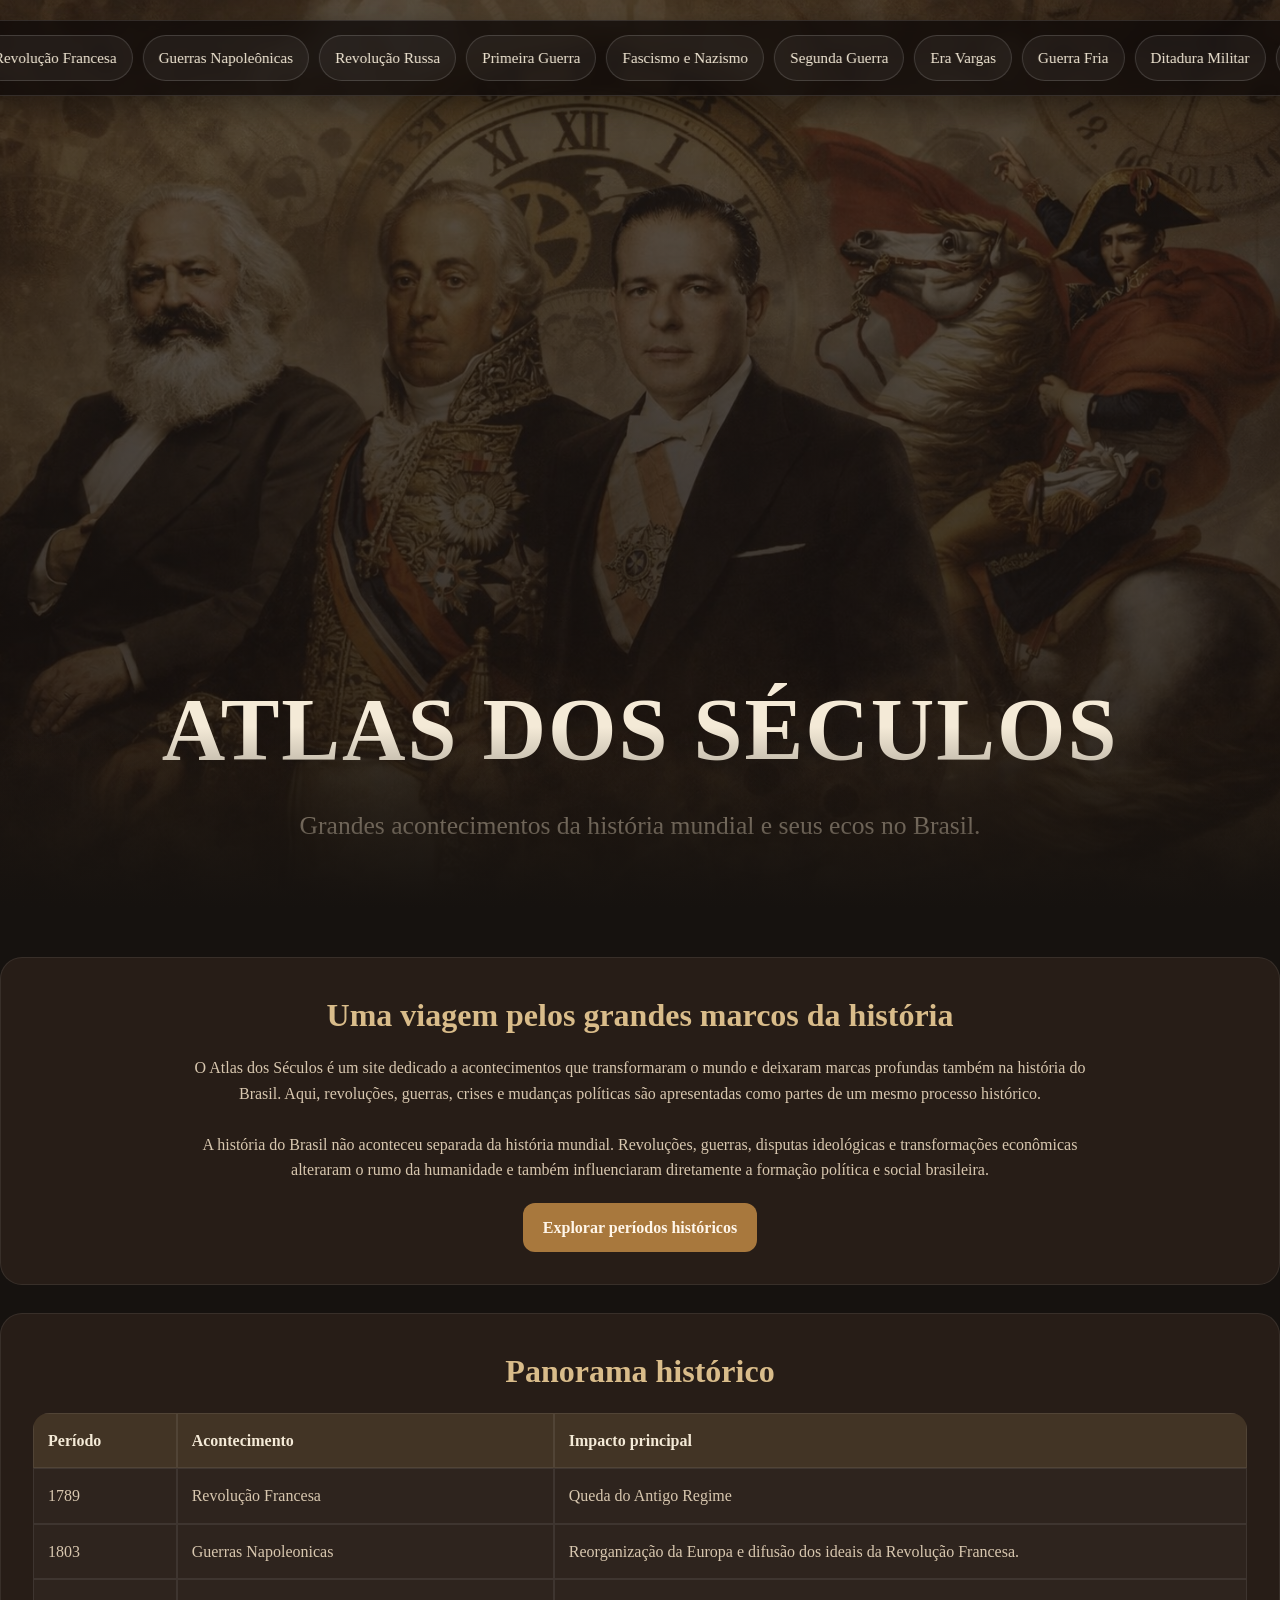
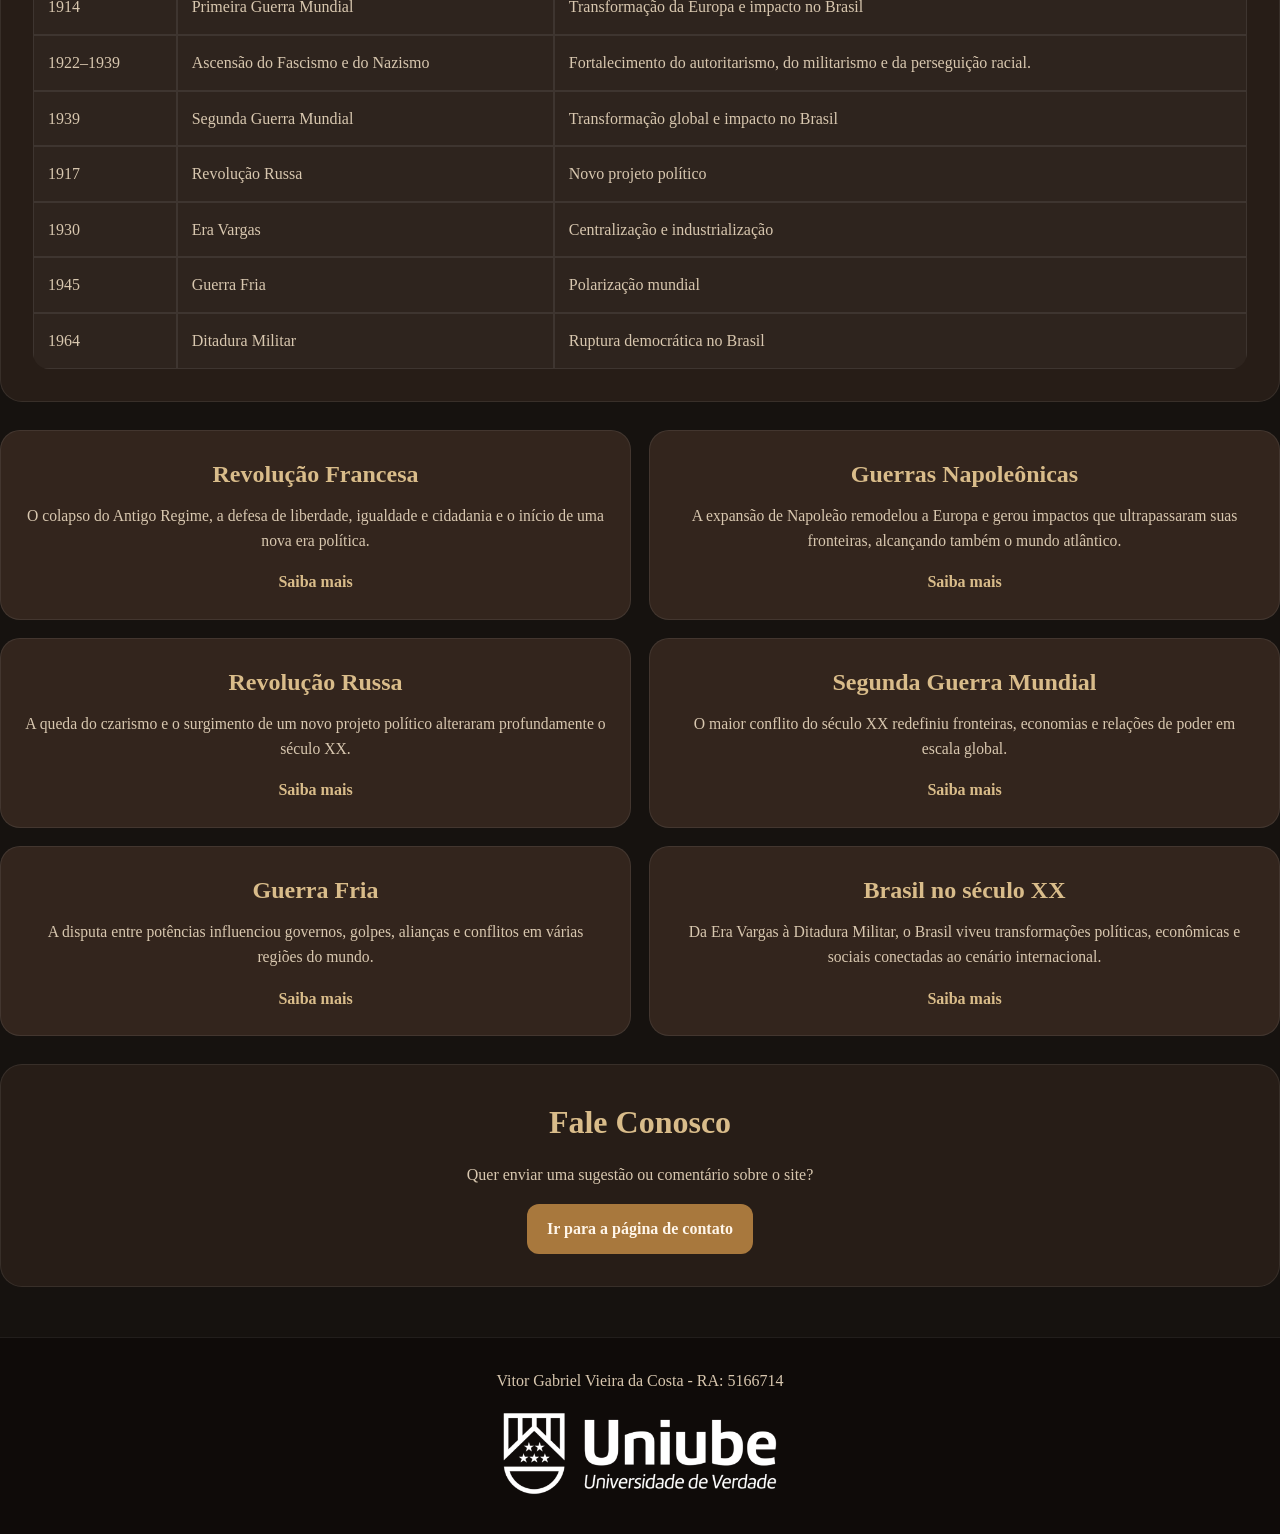
==== index.html @ d824de5b "Atualizando o Index e Css" ====
<!DOCTYPE html>
<html lang="pt-BR">
<head>
    <meta charset="UTF-8">
    <meta name="viewport" content="width=device-width, initial-scale=1.0">
    <title>Atlas dos Séculos</title>
    <link rel="stylesheet" href="CSS/styles.css">
</head>
<body>

    <header>
        <nav>
            <a href="index.html">Início</a>
            <hr>
            <a target="_blank" href="revolucao-francesa.html">Revolução Francesa</a>
            <a target="_blank" href="guerras-napoleonicas.html">Guerras Napoleônicas</a>
            <a target="_blank" href="revolucao-russa.html">Revolução Russa</a>
            <a target="_blank" href="primeira-guerra.html">Primeira Guerra</a>
            <a target="_blank" href="Nazifascismo.html">Fascismo e Nazismo</a>
            <a target="_blank" href="segunda-guerra.html">Segunda Guerra</a>
            <a target="_blank" href="era-vargas.html">Era Vargas</a>
            <a target="_blank" href="guerra-fria.html">Guerra Fria</a>
            <a target="_blank" href="ditadura-militar.html">Ditadura Militar</a>
            <a target="_blank" href="contato.html">Fale Conosco</a>
        </nav>

        <div>
            <h1>Atlas dos Séculos</h1>
            <p>Grandes acontecimentos da história mundial e seus ecos no Brasil.</p>
        </div>


    </header>

    <main>

        <section>
            <h2>Uma viagem pelos grandes marcos da história</h2>
            <p>
                O Atlas dos Séculos é um site dedicado a acontecimentos que transformaram o mundo e
                deixaram marcas profundas também na história do Brasil. Aqui, revoluções, guerras,
                crises e mudanças políticas são apresentadas como partes de um mesmo processo histórico.
            </p>
            <br>
            <p>
                A história do Brasil não aconteceu separada da história mundial. Revoluções, guerras,
                disputas ideológicas e transformações econômicas alteraram o rumo da humanidade
                e também influenciaram diretamente a formação política e social brasileira.
            </p> 
            <a href="#periodos">Explorar períodos históricos</a>
        </section>

                <section>
            <h2>Panorama histórico</h2>
            <table >
                <tr>
                    <th>Período</th>
                    <th>Acontecimento</th>
                    <th>Impacto principal</th>
                </tr>
                <tr>
                    <td>1789</td>
                    <td>Revolução Francesa</td>
                    <td>Queda do Antigo Regime</td>
                </tr>
                <tr>
                    <td>1803</td>
                    <td>Guerras Napoleonicas</td>
                    <td>Reorganização da Europa e difusão dos ideais da Revolução Francesa.</td>
                </tr>

                <tr>
                    <td>1914</td>
                    <td>Primeira Guerra Mundial</td>
                    <td>Transformação da Europa e impacto no Brasil</td>
                </tr>

                <tr>
                    <td>1922–1939</td>
                    <td>Ascensão do Fascismo e do Nazismo</td>
                    <td>Fortalecimento do autoritarismo, do militarismo e da perseguição racial.</td>
                </tr>

                <tr>
                    <td>1939</td>
                    <td>Segunda Guerra Mundial</td>
                    <td>Transformação global e impacto no Brasil</td>
                </tr>
                
                <tr>
                    <td>1917</td>
                    <td>Revolução Russa</td>
                    <td>Novo projeto político</td>
                </tr>
                <tr>
                    <td>1930</td>
                    <td>Era Vargas</td>
                    <td>Centralização e industrialização</td>
                </tr>
                <tr>
                    <td>1945</td>
                    <td>Guerra Fria</td>
                    <td>Polarização mundial</td>
                </tr>
                <tr>
                    <td>1964</td>
                    <td>Ditadura Militar</td>
                    <td>Ruptura democrática no Brasil</td>
                </tr>
            </table>
        </section>

        <section id="periodos">
            <article>
                <h2>Revolução Francesa</h2>
                <p>
                    O colapso do Antigo Regime, a defesa de liberdade, igualdade e cidadania
                    e o início de uma nova era política.
                </p>
                <a href="revolucao-francesa.html">Saiba mais</a>
            </article>

            <article>
                <h2>Guerras Napoleônicas</h2>
                <p>
                    A expansão de Napoleão remodelou a Europa e gerou impactos que ultrapassaram
                    suas fronteiras, alcançando também o mundo atlântico.
                </p>
                <a href="guerras-napoleonicas.html">Saiba mais</a>
            </article>

            <article>
                <h2>Revolução Russa</h2>
                <p>
                    A queda do czarismo e o surgimento de um novo projeto político alteraram
                    profundamente o século XX.
                </p>
                <a href="revolucao-russa.html">Saiba mais</a>
            </article>

            <article>
                <h2>Segunda Guerra Mundial</h2>
                <p>
                    O maior conflito do século XX redefiniu fronteiras, economias e relações de poder
                    em escala global.
                </p>
                <a href="segunda-guerra.html">Saiba mais</a>
            </article>

            <article>
                <h2>Guerra Fria</h2>
                <p>
                    A disputa entre potências influenciou governos, golpes, alianças e conflitos
                    em várias regiões do mundo.
                </p>
                <a href="guerra-fria.html">Saiba mais</a>
            </article>

            <article>
                <h2>Brasil no século XX</h2>
                <p>
                    Da Era Vargas à Ditadura Militar, o Brasil viveu transformações políticas,
                    econômicas e sociais conectadas ao cenário internacional.
                </p>
                <a href="era-vargas.html">Saiba mais</a>
            </article>
        </section>

    



        <section>
            <h2>Fale Conosco</h2>
            <p>
                Quer enviar uma sugestão ou comentário sobre o site?
            </p>
            <a target="_blank" href="contato.html">Ir para a página de contato</a>
        </section>

    </main>

    <footer>
        <p>Vitor Gabriel Vieira da Costa - RA: 5166714</p>
        <a href="https://www.uniube.br/" target="_blank"><img src="imagens/uniubebranca.png" alt="Logo Uniube"></a>
        
    </footer>

</body>
</html>
---- CSS/styles.css ----
* {
    margin: 0;
    padding: 0;
    box-sizing: border-box;
}

body {
    font-family: Georgia, "Times New Roman", serif;
    background: #16120f;
    color: #f4ead7;
    line-height: 1.6;
}

/* TOPO / CAPA */
header {
    min-height: 100vh;
    padding: 60px 8%;
    display: flex;
    flex-direction: column;
    justify-content: space-between;
    position: relative;
    overflow: hidden;
    background:
        linear-gradient(rgba(15, 10, 8, 0.65), rgba(15, 10, 8, 0.82)),
        url("../imagens/figuras.png") center/cover no-repeat;
}

header::after {
    content: "";
    position: absolute;
    left: 0;
    bottom: 0;
    width: 100%;
    height: 180px;
    background: linear-gradient(to bottom, rgba(22, 18, 15, 0) 0%, #16120f 100%);
    pointer-events: none;
}

header h1 {
    font-size: clamp(3rem, 7vw, 5.5rem);
    text-align: center;
    text-transform: uppercase;
    letter-spacing: 2px;
    margin-bottom: 5px;
    margin-top: 600px;
    
}

header p {
    text-align: center;
    font-size: 1.6rem;
    color: #d8c7af;
}

/* MENU */
nav {
    position: fixed;
    top: 20px;
    left: 50%;
    transform: translateX(-50%);
    display: flex;
    flex-wrap: wrap;
    justify-content: center;
    gap: 10px;
    padding: 14px 18px;
    background: rgba(15, 10, 8, 0.78);
    border: 1px solid rgba(255,255,255,0.12);
    border-radius: 18px;
    box-shadow: 0 10px 30px rgba(0,0,0,0.35);
    backdrop-filter: blur(6px);
    z-index: 1000;
    width: max-content;
    
}
nav a {
    text-decoration: none;
    color: #f4ead7;
    padding: 10px 15px;
    border: 1px solid rgba(255,255,255,0.15);
    border-radius: 999px;
    background: rgba(255,255,255,0.05);
    transition: 0.3s;
    font-size: 0.95rem;
}

nav a:hover {
    background: rgba(183, 138, 74, 0.2);
    border-color: rgba(183, 138, 74, 0.45);
}

/* CORPO */
main {
    width: min(1600px, 100%);
    margin: 50px auto;
}

/* SEÇÕES GERAIS */
main section {
    background: rgba(42, 31, 24, 0.92);
    border: 1px solid rgba(255,255,255,0.08);
    border-radius: 22px;
    padding: 32px;
    margin-bottom: 28px;
    justify-content: center;
    text-align: center;
    
}

main section h2 {
    font-size: 2rem;
    margin-bottom: 14px;
    color: #d9bc8a;
    justify-content: center;
    text-align: center;
    
}

main section p {
    color: #d8c7af;
    max-width: 900px;
    margin: 0 auto;
    justify-content: center;
    text-align: center;
    

}

/* BOTÃO DA PRIMEIRA SEÇÃO */
main section:first-of-type a {
    display: inline-block;
    margin-top: 20px;
    padding: 12px 20px;
    text-decoration: none;
    background: #a8783d;
    color: #fff6ea;
    border-radius: 12px;
    font-weight: bold;
    transition: 0.3s;
}

main section:first-of-type a:hover {
    background: #c08b47;
}

/* TABELA */
table {
    width: 100%;
    margin-top: 15px;
    border-collapse: separate;
    border-spacing: 0;
    border-radius: 16px;
    overflow: hidden;
    background: rgba(255,255,255,0.03);
}


th, td {
    border: 1px solid rgba(255,255,255,0.08);
    padding: 14px;
    text-align: left;
}

th {
    background: rgba(183, 138, 74, 0.15);
    color: #f4ead7;
}

td {
    color: #d8c7af;
}

/* BLOCOS HISTÓRICOS */
#periodos {
    display: grid;
    grid-template-columns: repeat(auto-fit, minmax(500px, 1fr));
    gap: 18px;
    background: transparent;
    border: none;
    padding: 0;
}

#periodos article {
    background: rgba(53, 40, 31, 0.95);
    border: 1px solid rgba(255,255,255,0.08);
    border-radius: 20px;
    padding: 24px;
    transition: transform 0.25s ease;
}

#periodos article:hover {
    transform: translateY(-5px);
}

#periodos article h2 {
    font-size: 1.5rem;
    margin-bottom: 10px;
}

#periodos article p {
    font-size: 0.98rem;
    margin-bottom: 16px;
}

#periodos article a {
    text-decoration: none;
    color: #d9bc8a;
    font-weight: bold;
}

#periodos article a:hover {
    text-decoration: underline;
}





/* SEÇÃO FINAL */
main section:last-of-type a {
    display: inline-block;
    margin-top: 16px;
    padding: 12px 20px;
    text-decoration: none;
    background: #a8783d;
    color: #fff6ea;
    border-radius: 12px;
    font-weight: bold;
}

main section:last-of-type a:hover {
    background: #c08b47;
}

/* RODAPÉ */
footer {
    text-align: center;
    padding: 30px 20px;
    background: #0f0b09;
    border-top: 1px solid rgba(255,255,255,0.08);
    
}

footer p {
    margin-bottom: 10px;
    color: #d8c7af;
}

footer a {
    color: #d9bc8a;
    text-decoration: none;
    font-weight: bold;
}

footer a:hover {
    text-decoration: underline;
}

footer img {
    width: 300px;
    margin-top: 10px;
}

/* RESPONSIVO */
@media (max-width: 768px) {
    header {
        min-height: auto;
        padding: 40px 6%;
    }

    header h1 {
        font-size: 2.6rem;
    }

    header p {   
        font-size: 1rem;
    }

    main section {
        padding: 22px;
    }

    table {
        display: block;
        overflow-x: auto;
        white-space: nowrap;
    }
}
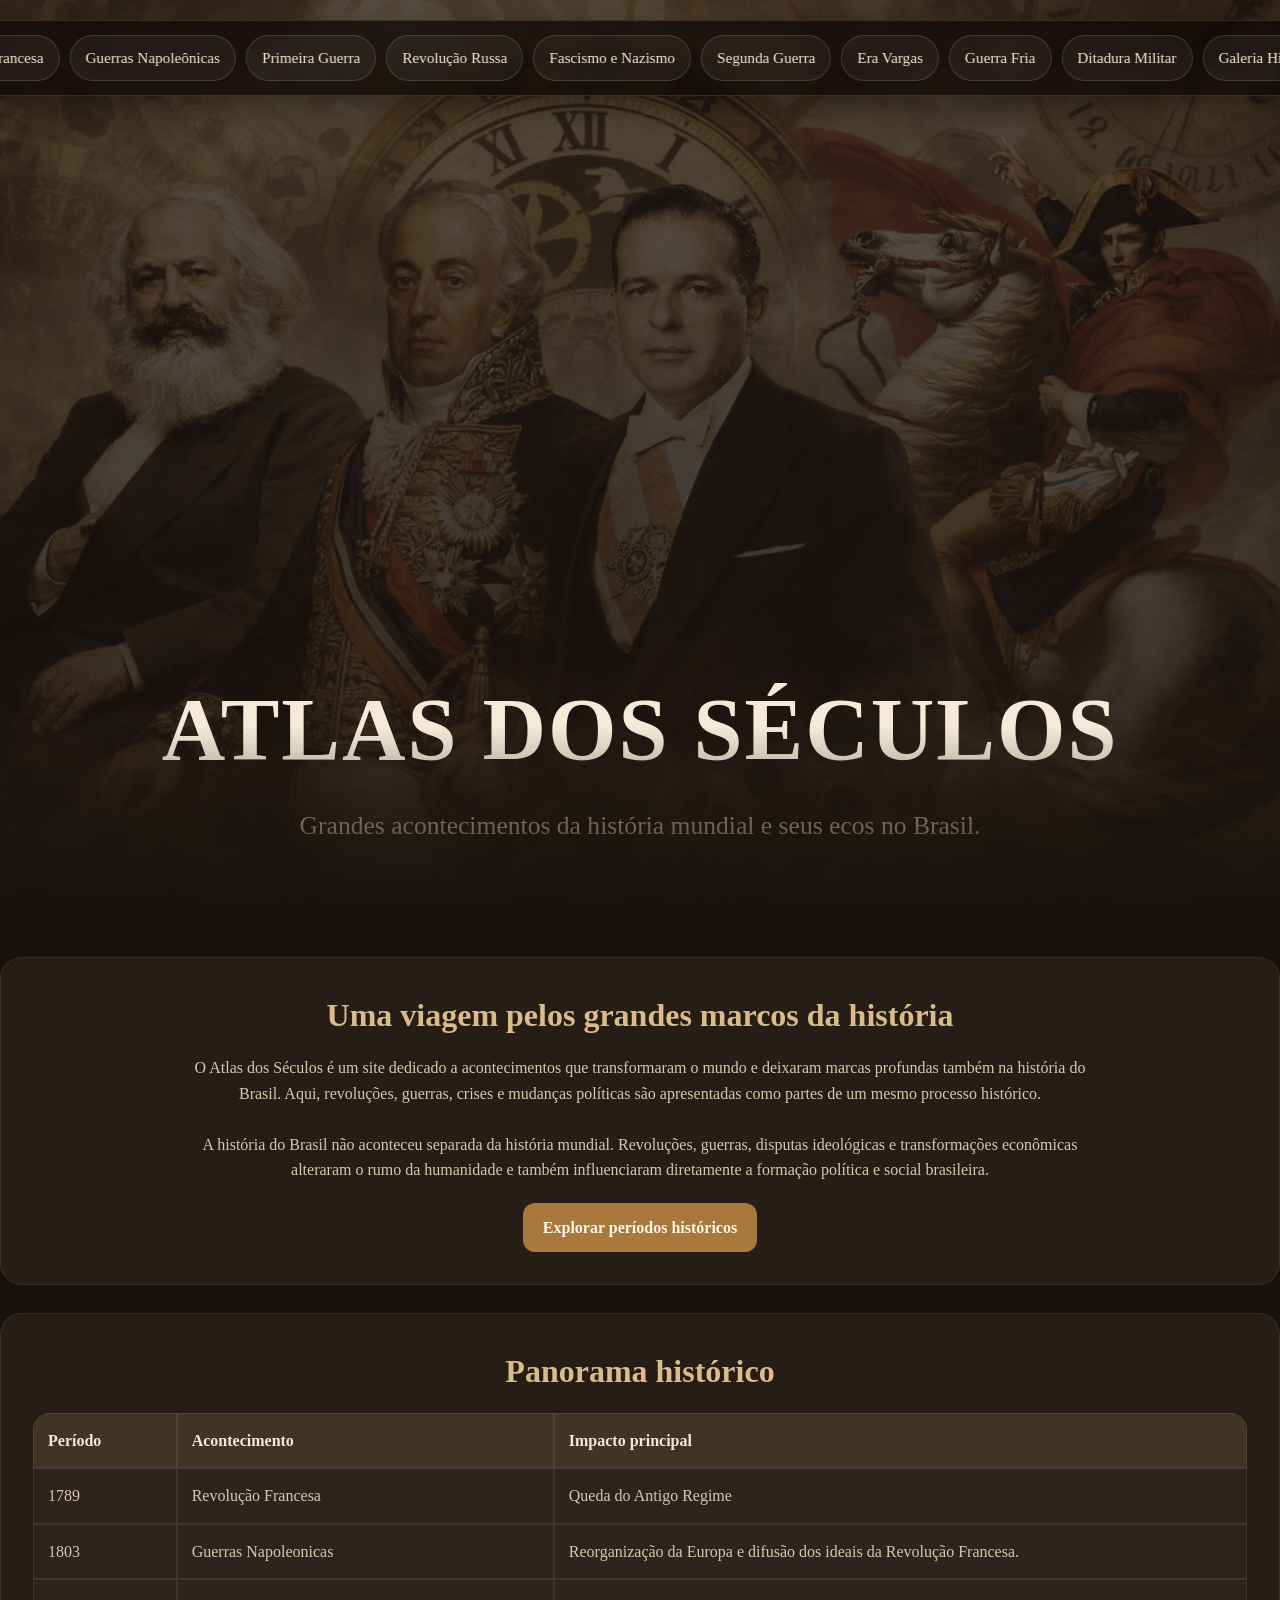
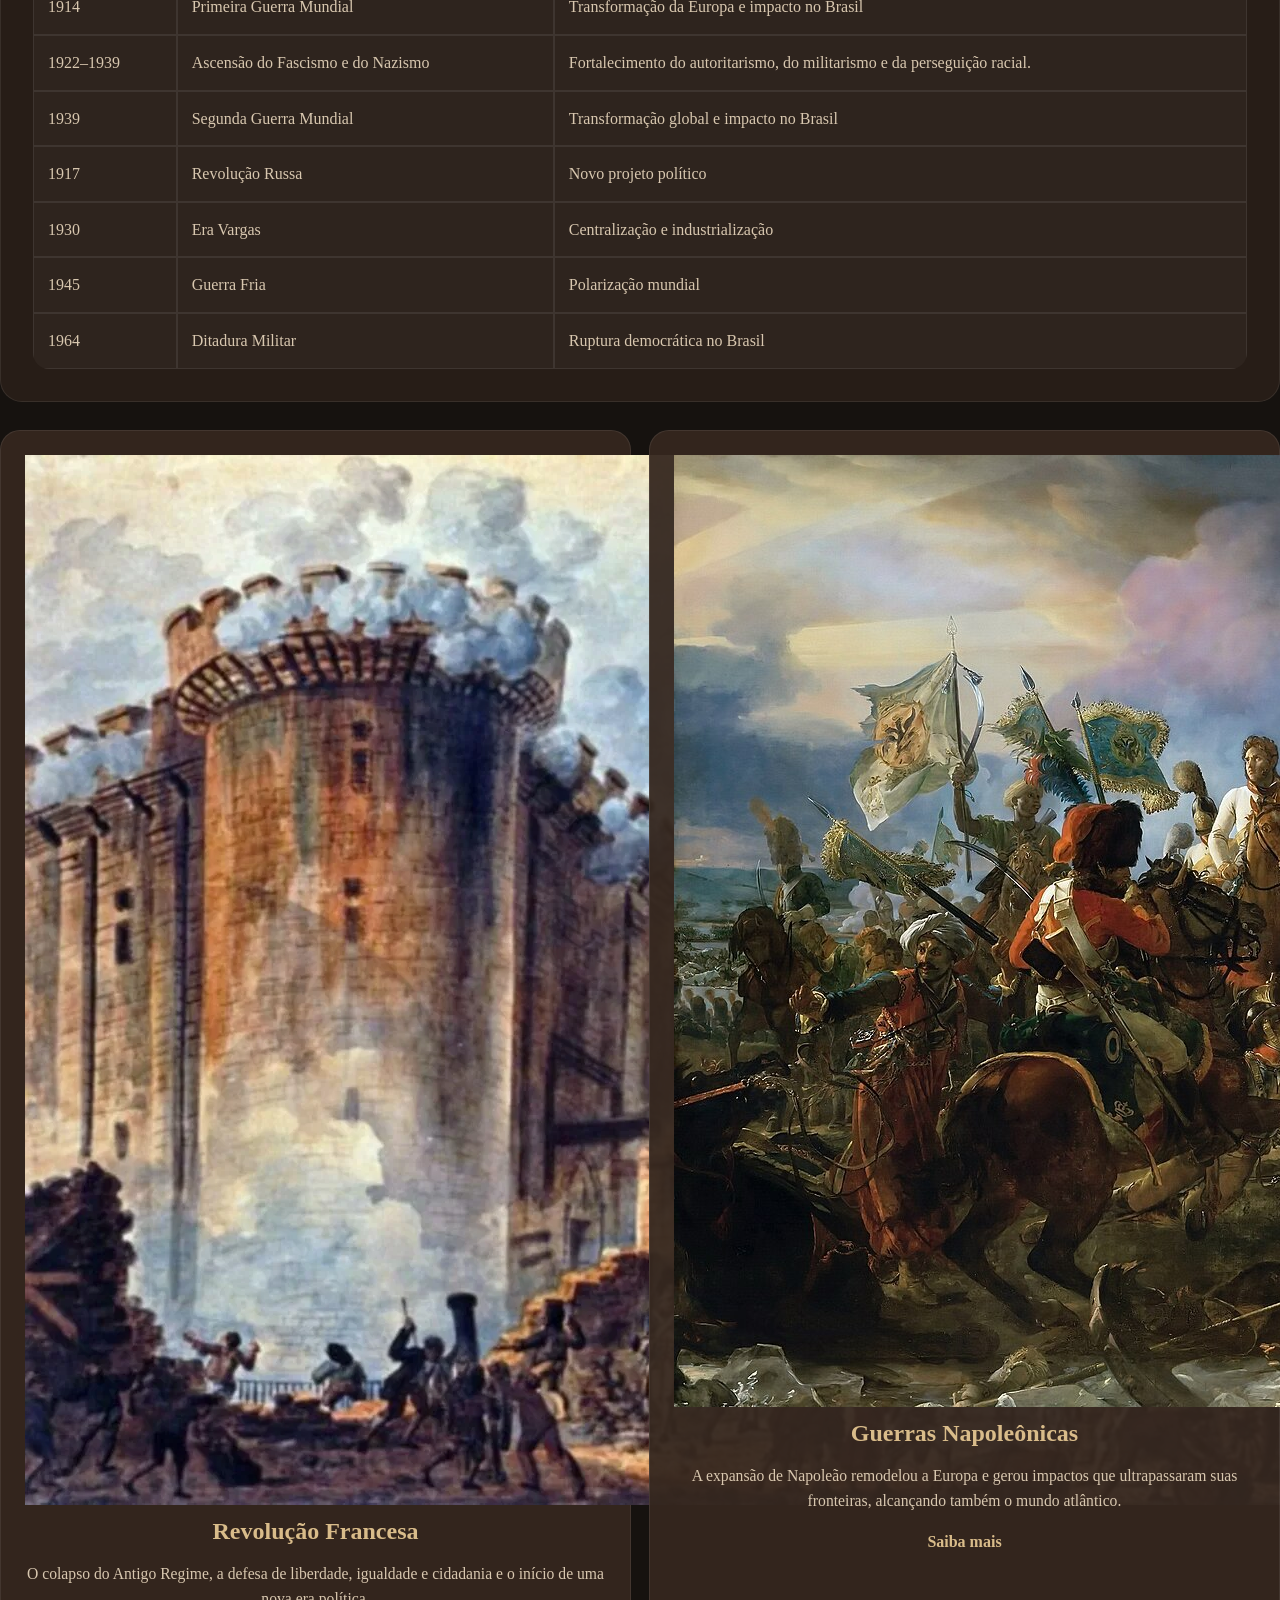
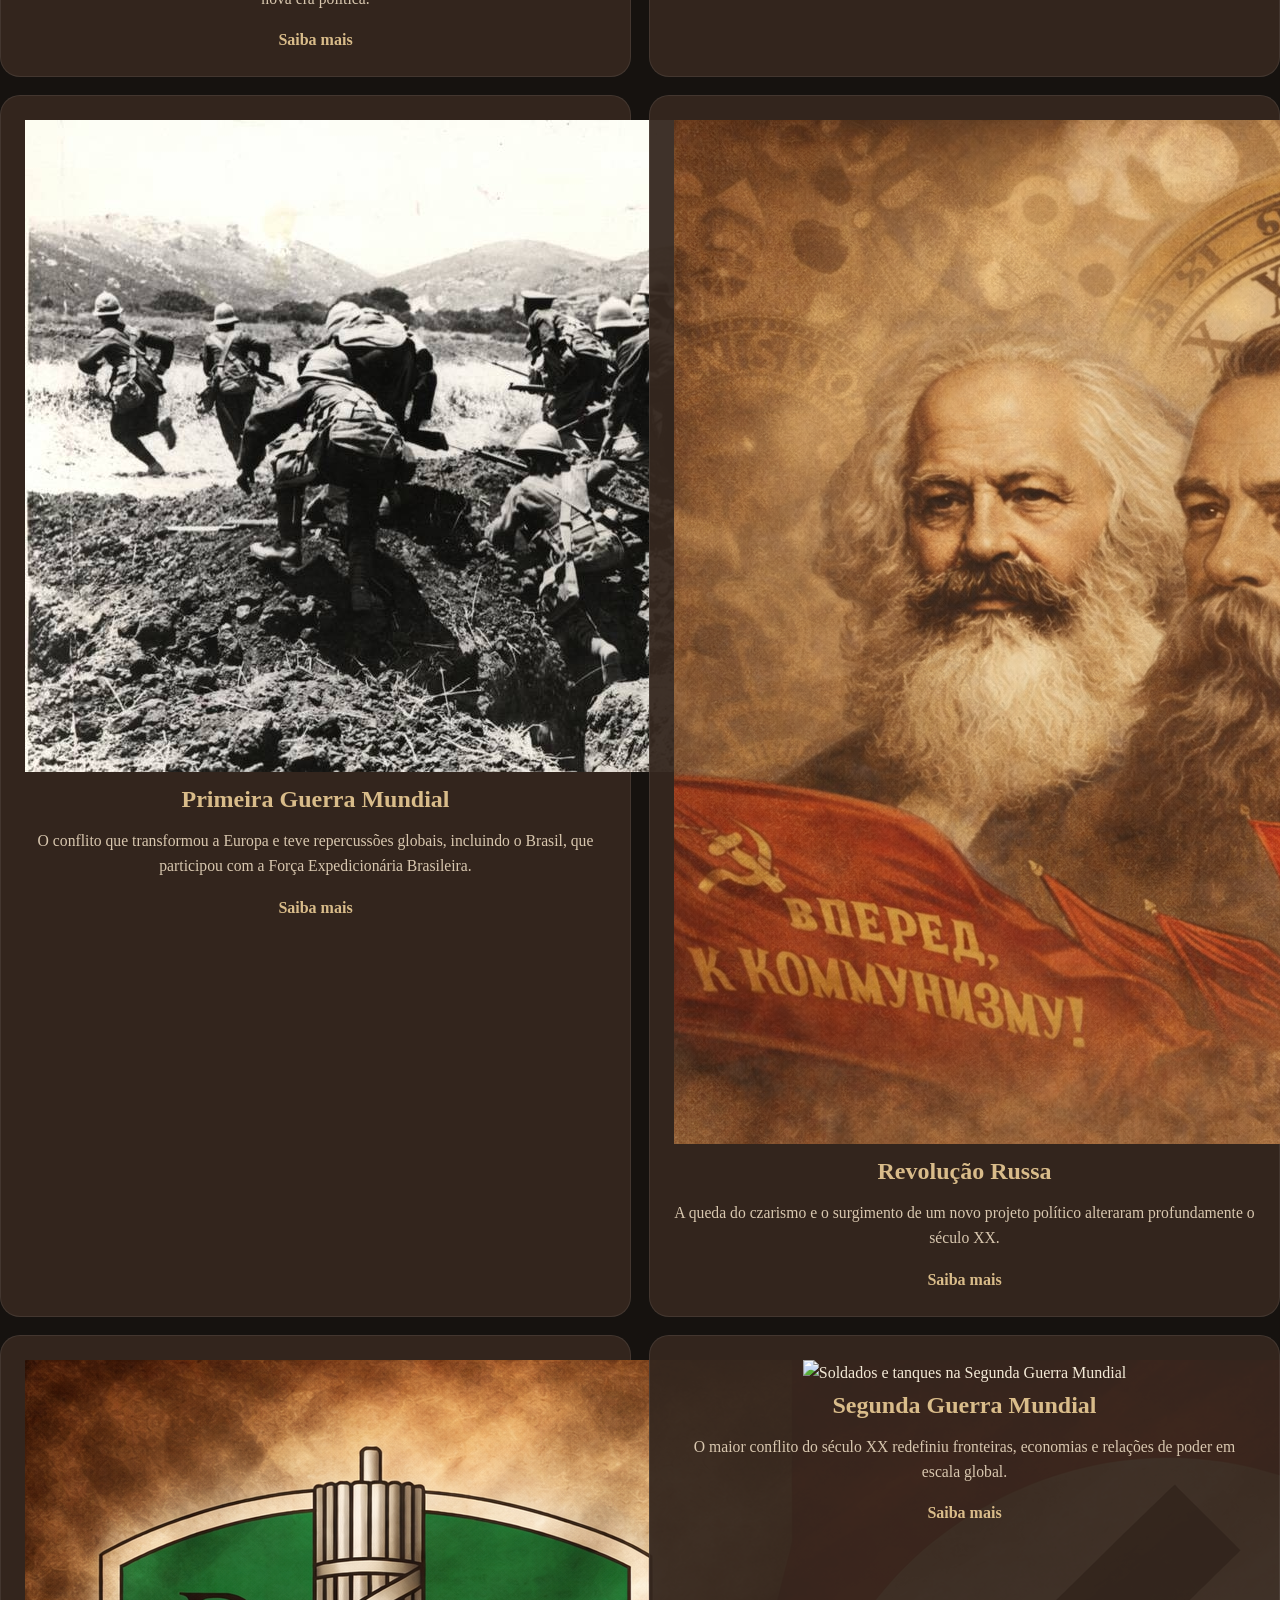
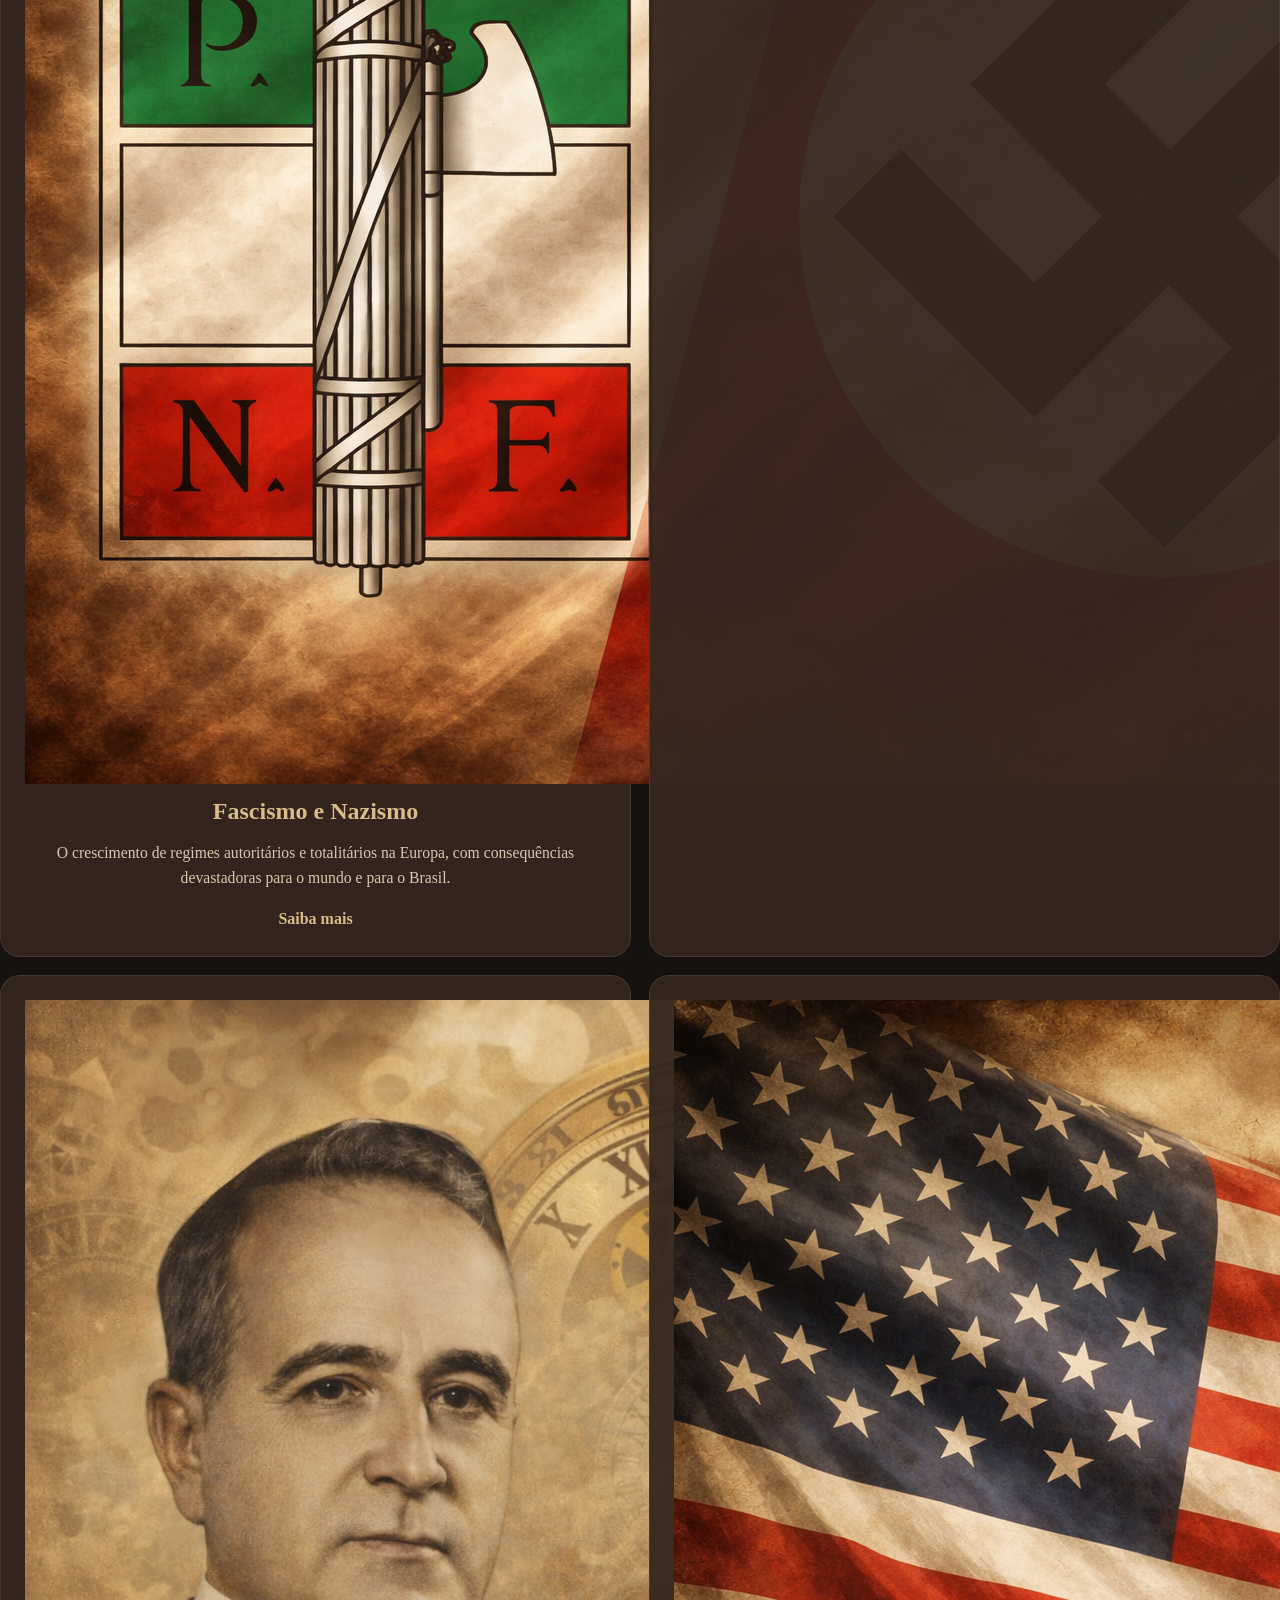
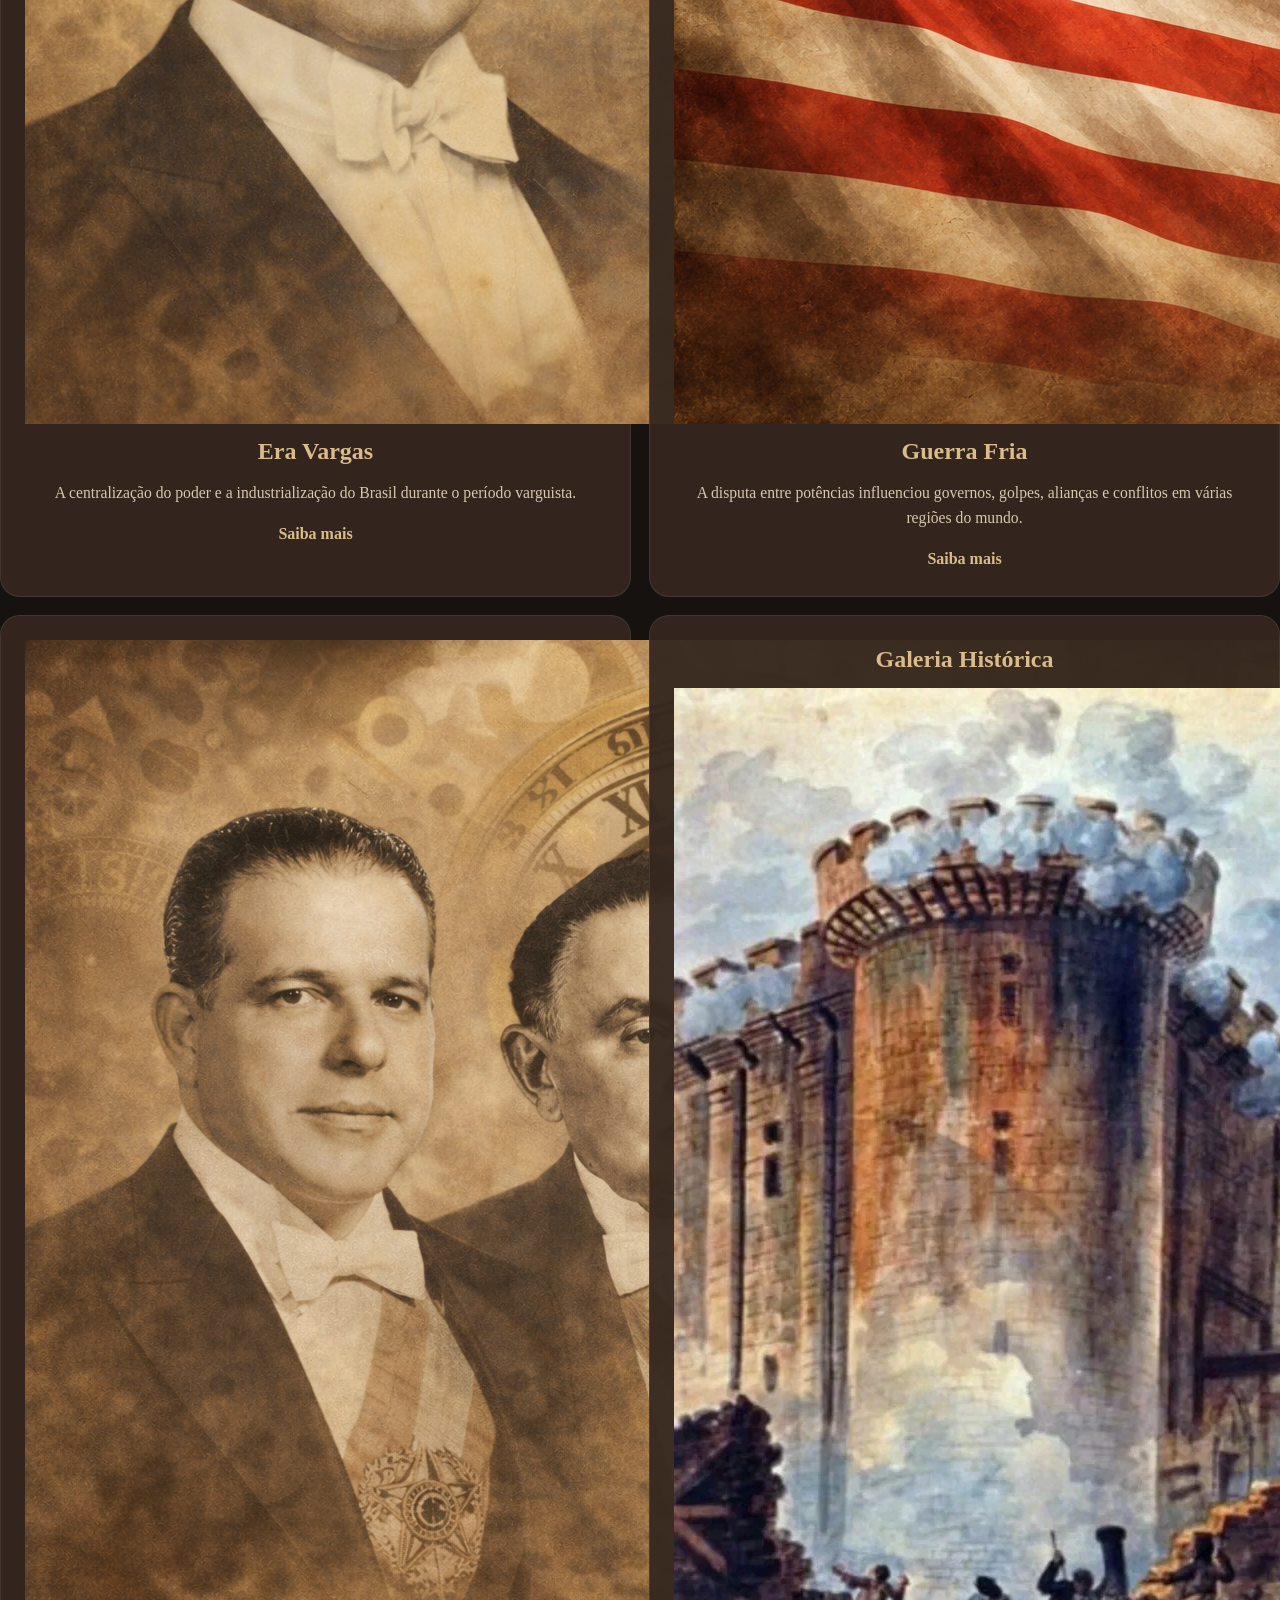
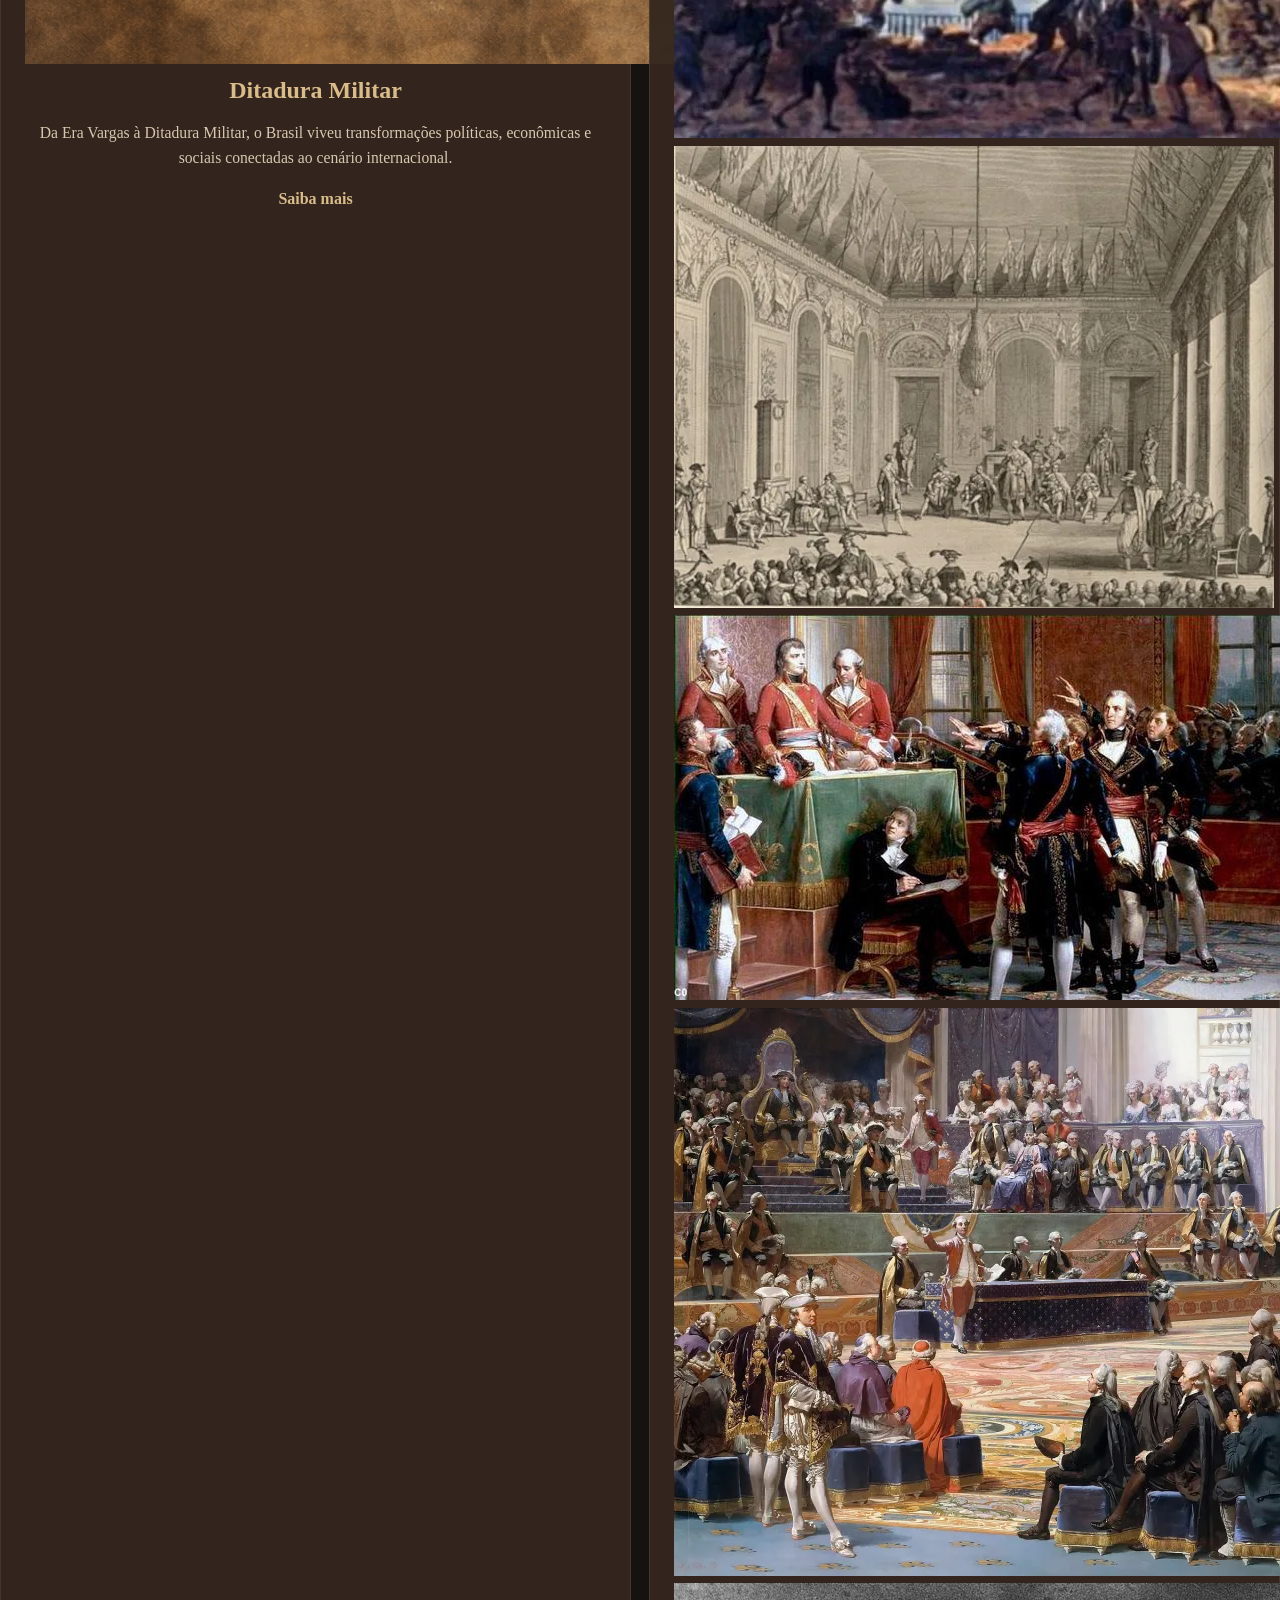
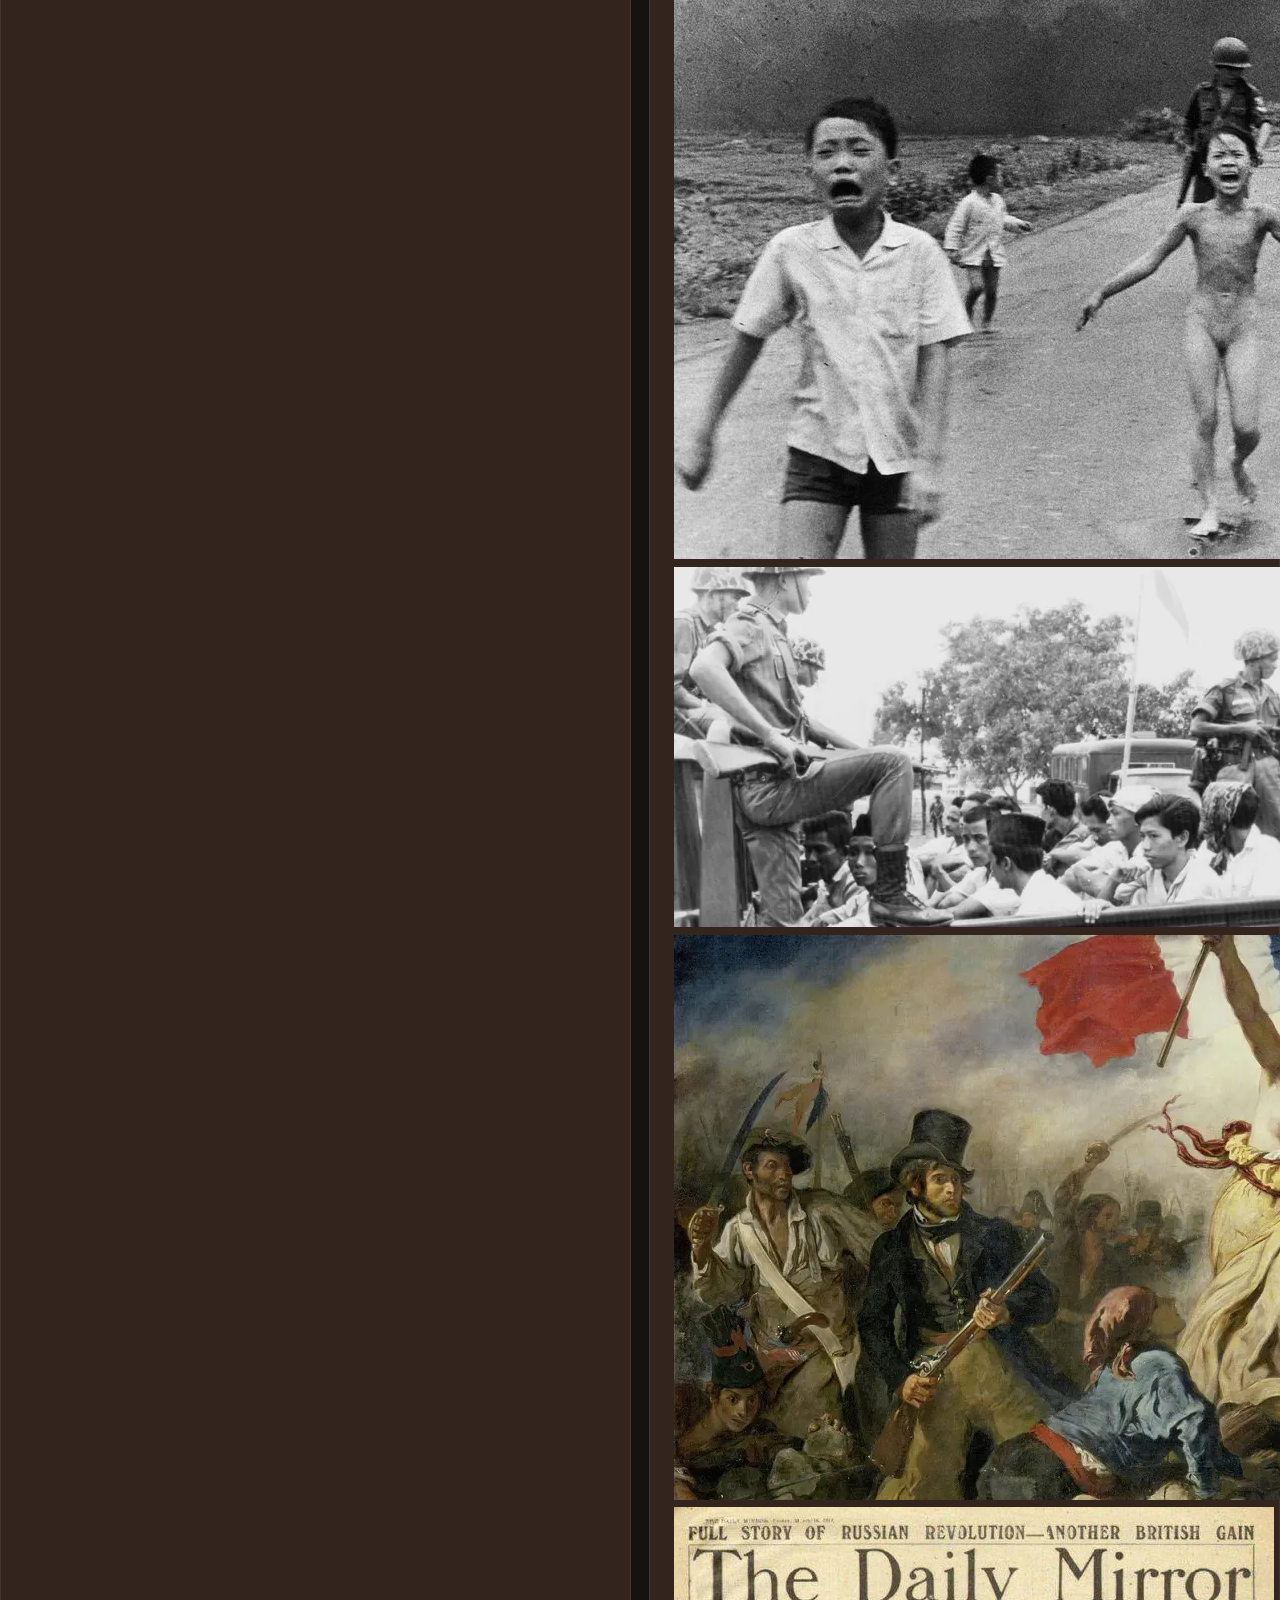
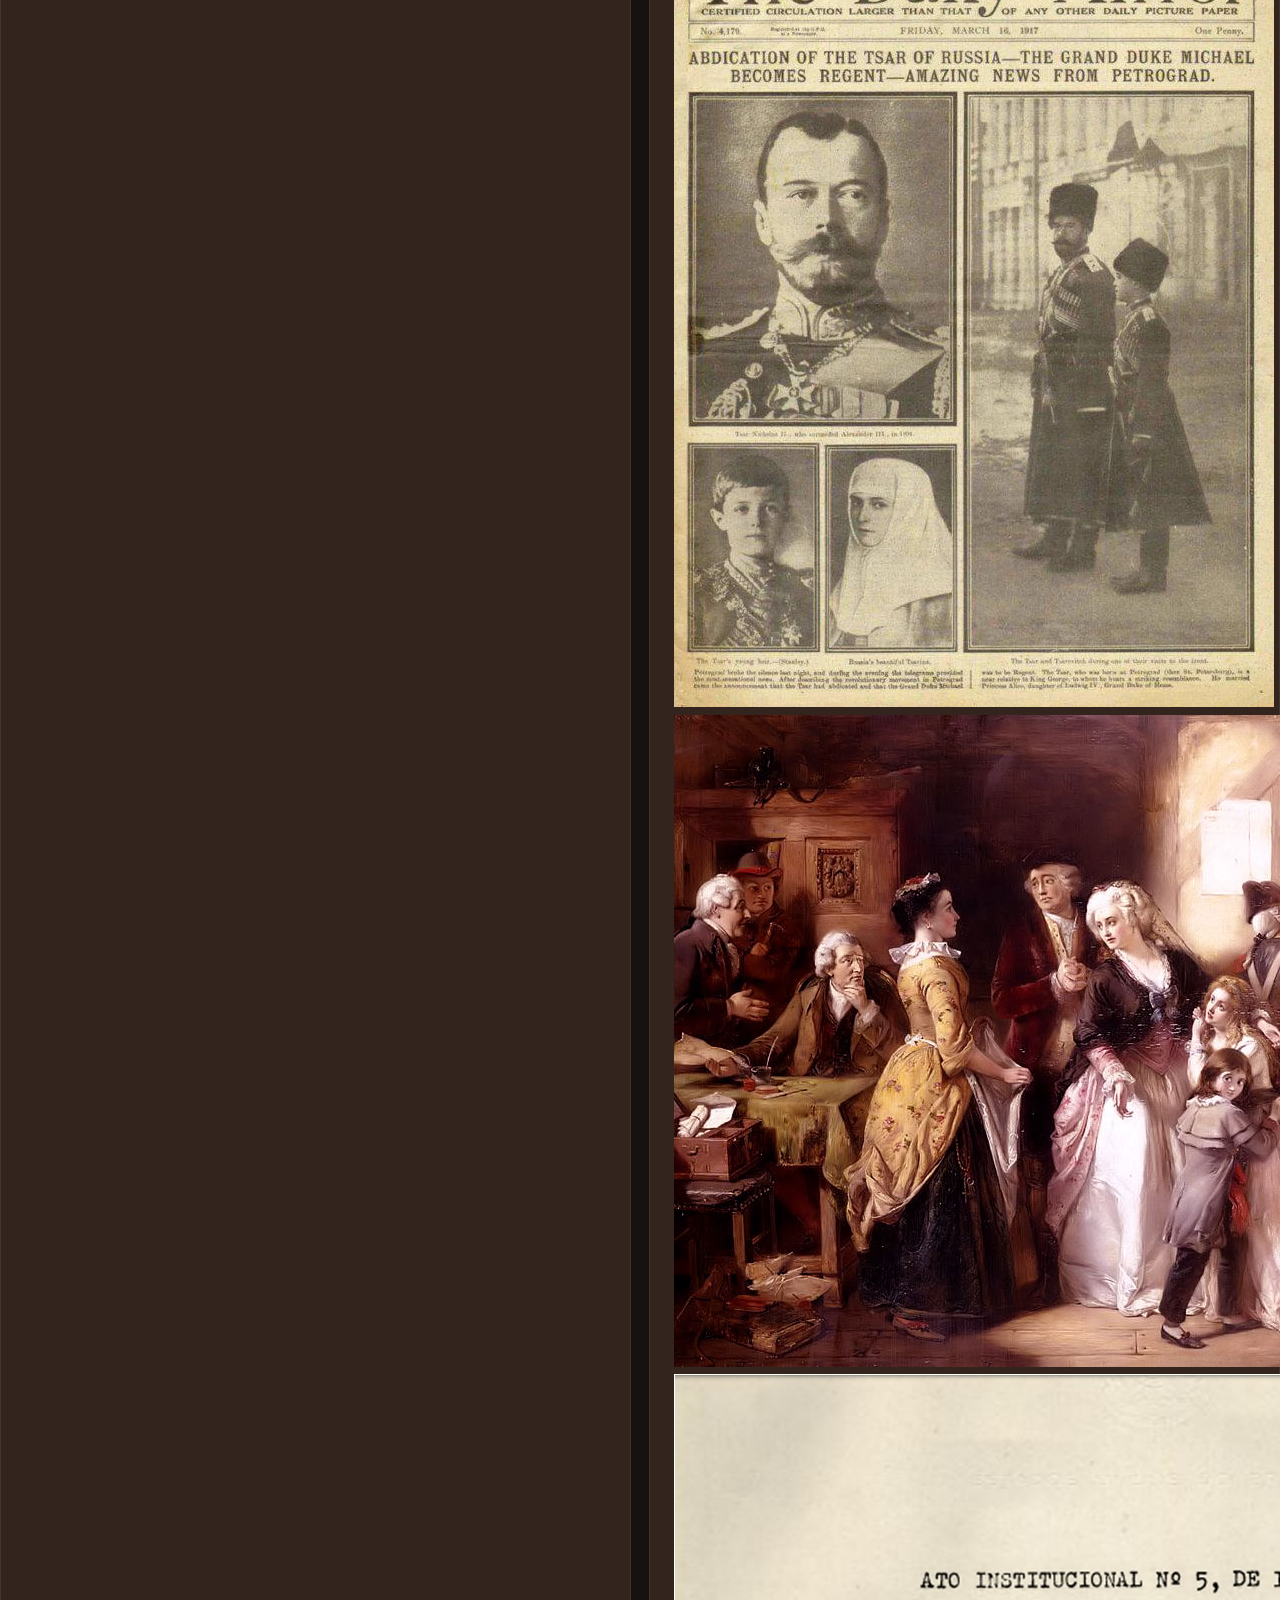
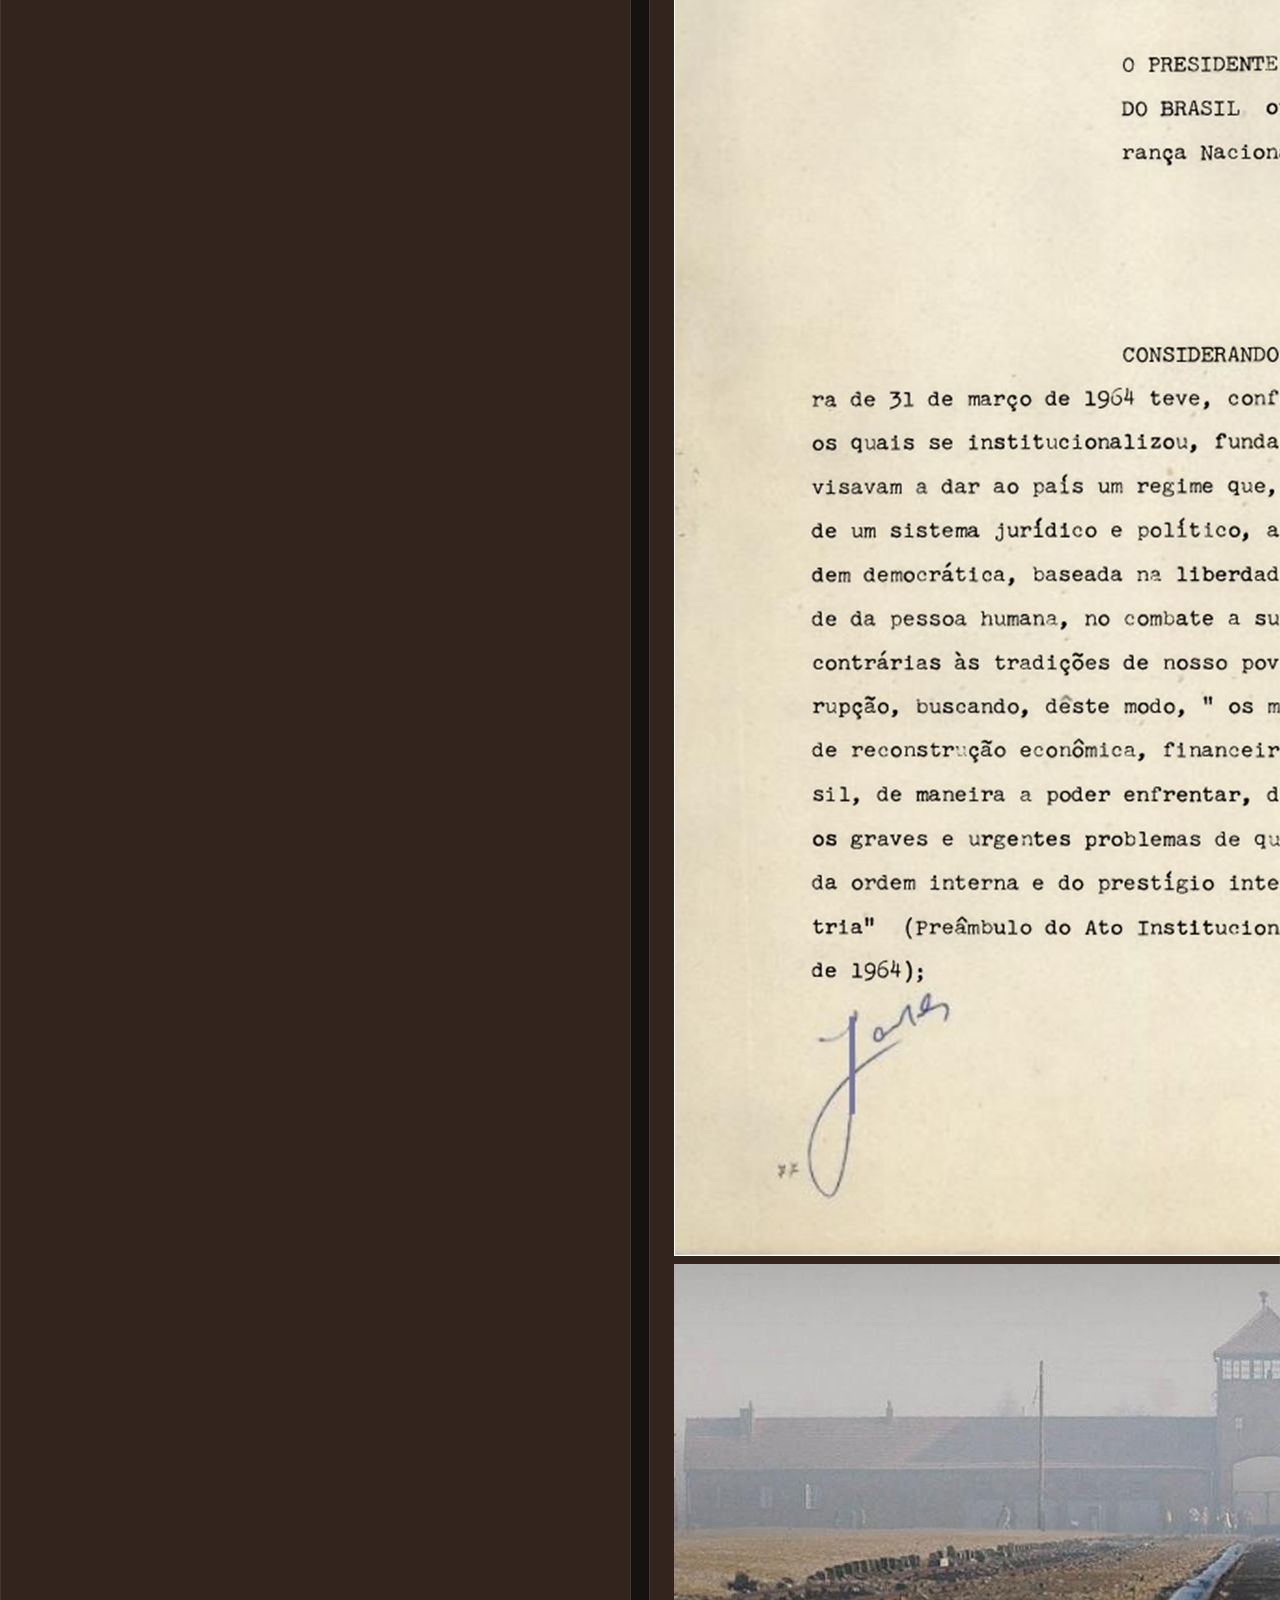
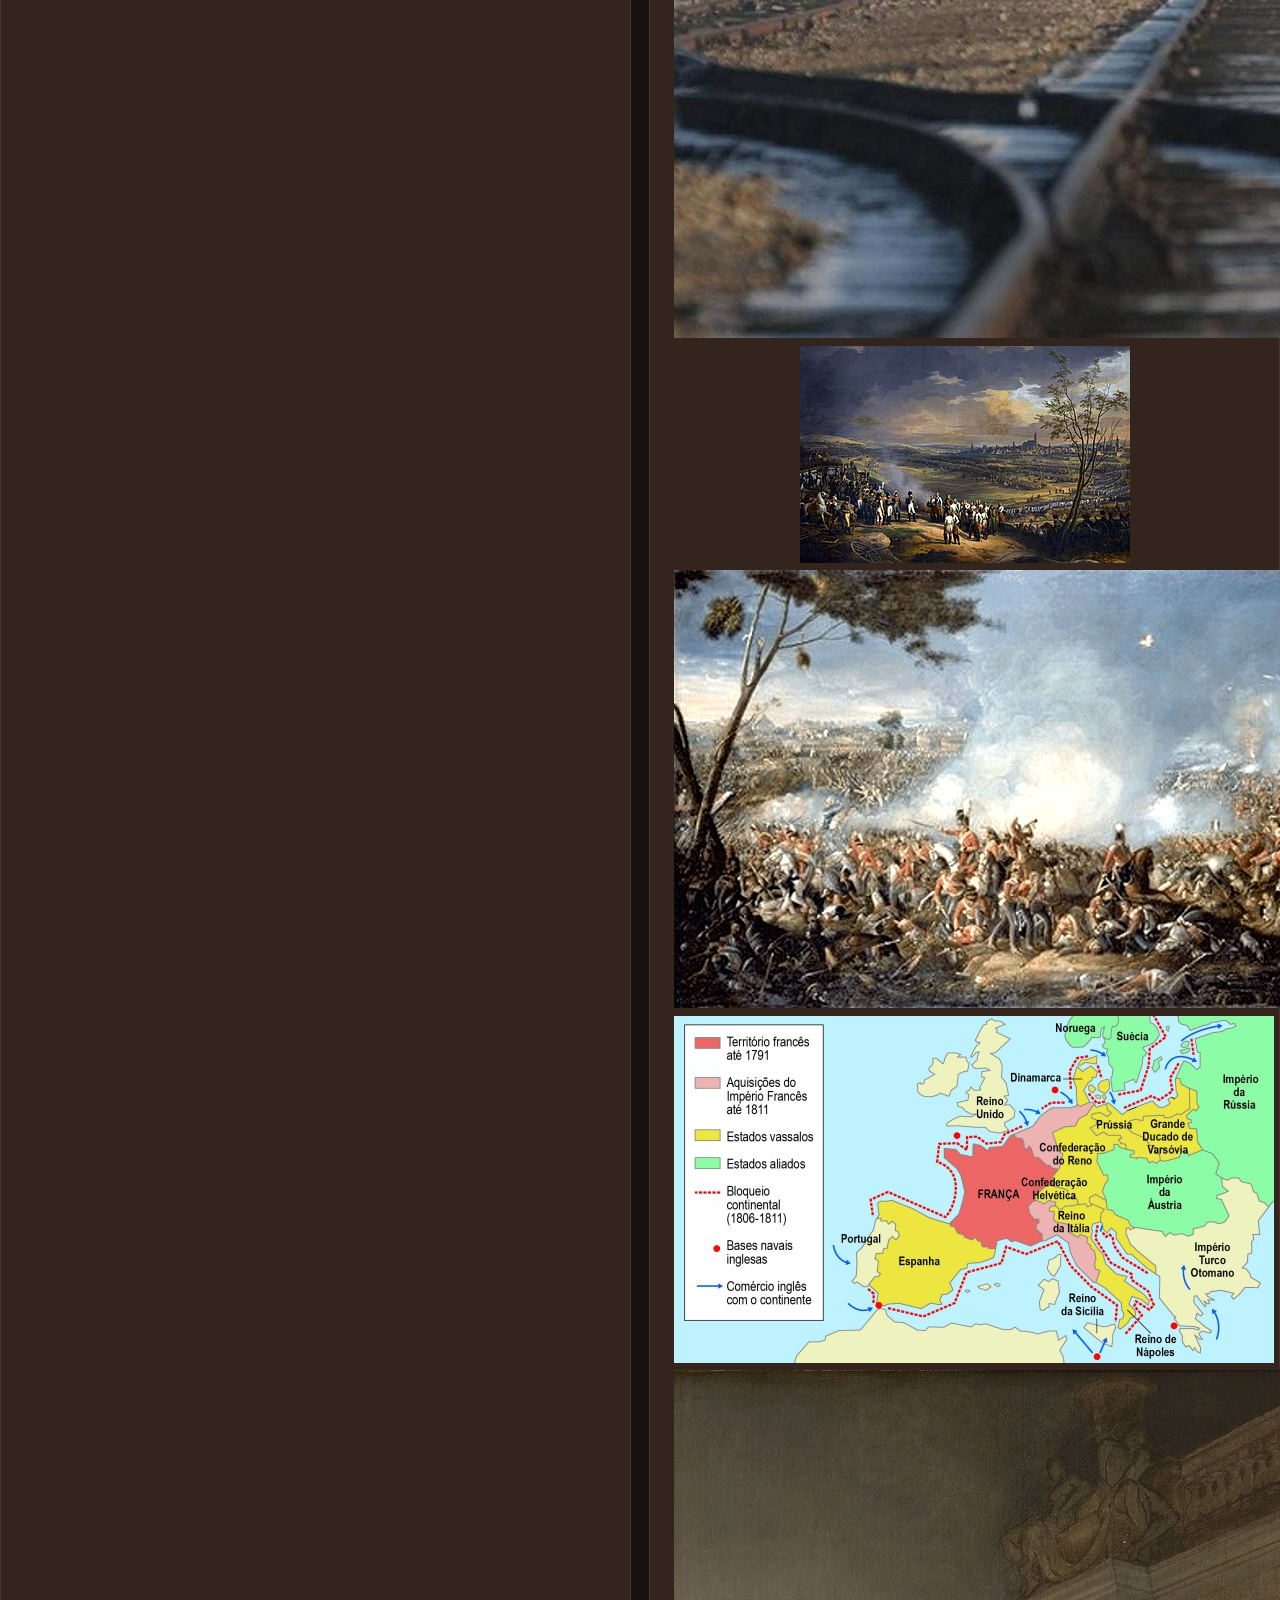
==== commit 5b002d46: "Atlas dos Séculos Adicionando todos os arquivos do site" ====
--- a/index.html
+++ b/index.html
@@ -1,26 +1,33 @@
 <!DOCTYPE html>
 <html lang="pt-BR">
+
 <head>
     <meta charset="UTF-8">
     <meta name="viewport" content="width=device-width, initial-scale=1.0">
-    <title>Atlas dos Séculos</title>
+    
+    <meta name="description" content="O Atlas dos Séculos é um site dedicado aos grandes acontecimentos da história mundial, como a Revolução Francesa, Guerras Mundiais e seus ecos no Brasil.">
+    <meta name="keywords" content="História, Atlas dos Séculos, Segunda Guerra Mundial, Ditadura Militar, Revolução Russa, História do Brasil, História Mundial">
+    <meta name="author" content="Vitor Gabriel Vieira da Costa">
+    <meta name="robots" content="index, follow"> <title>Início | Atlas dos Séculos</title>
     <link rel="stylesheet" href="CSS/styles.css">
-</head>
+
+    </head>
+
 <body>
-
-    <header>
+    <header style="--bg-image: url('../imagens/figuras.png');">
         <nav>
             <a href="index.html">Início</a>
             <hr>
-            <a target="_blank" href="revolucao-francesa.html">Revolução Francesa</a>
-            <a target="_blank" href="guerras-napoleonicas.html">Guerras Napoleônicas</a>
-            <a target="_blank" href="revolucao-russa.html">Revolução Russa</a>
-            <a target="_blank" href="primeira-guerra.html">Primeira Guerra</a>
-            <a target="_blank" href="Nazifascismo.html">Fascismo e Nazismo</a>
-            <a target="_blank" href="segunda-guerra.html">Segunda Guerra</a>
-            <a target="_blank" href="era-vargas.html">Era Vargas</a>
-            <a target="_blank" href="guerra-fria.html">Guerra Fria</a>
-            <a target="_blank" href="ditadura-militar.html">Ditadura Militar</a>
+            <a href="revolucao-francesa.html">Revolução Francesa</a>
+            <a href="guerras-napoleonicas.html">Guerras Napoleônicas</a>
+            <a href="primeira-guerra.html">Primeira Guerra</a>
+            <a href="revolucao-russa.html">Revolução Russa</a>
+            <a href="Nazifascismo.html">Fascismo e Nazismo</a>
+            <a href="segunda-guerra.html">Segunda Guerra</a>
+            <a href="era-vargas.html">Era Vargas</a>
+            <a href="guerra-fria.html">Guerra Fria</a>
+            <a href="ditadura-militar.html">Ditadura Militar</a>
+            <a href="galeria-historica.html">Galeria Histórica</a>
             <a target="_blank" href="contato.html">Fale Conosco</a>
         </nav>
 
@@ -28,8 +35,6 @@
             <h1>Atlas dos Séculos</h1>
             <p>Grandes acontecimentos da história mundial e seus ecos no Brasil.</p>
         </div>
-
-
     </header>
 
     <main>
@@ -46,13 +51,13 @@
                 A história do Brasil não aconteceu separada da história mundial. Revoluções, guerras,
                 disputas ideológicas e transformações econômicas alteraram o rumo da humanidade
                 e também influenciaram diretamente a formação política e social brasileira.
-            </p> 
-            <a href="#periodos">Explorar períodos históricos</a>
-        </section>
-
-                <section>
+            </p>
+            <a id="explorar-periodos" href="#periodos">Explorar períodos históricos</a>
+        </section>
+
+        <section>
             <h2>Panorama histórico</h2>
-            <table >
+            <table>
                 <tr>
                     <th>Período</th>
                     <th>Acontecimento</th>
@@ -68,25 +73,21 @@
                     <td>Guerras Napoleonicas</td>
                     <td>Reorganização da Europa e difusão dos ideais da Revolução Francesa.</td>
                 </tr>
-
                 <tr>
                     <td>1914</td>
                     <td>Primeira Guerra Mundial</td>
                     <td>Transformação da Europa e impacto no Brasil</td>
                 </tr>
-
                 <tr>
                     <td>1922–1939</td>
                     <td>Ascensão do Fascismo e do Nazismo</td>
                     <td>Fortalecimento do autoritarismo, do militarismo e da perseguição racial.</td>
                 </tr>
-
                 <tr>
                     <td>1939</td>
                     <td>Segunda Guerra Mundial</td>
                     <td>Transformação global e impacto no Brasil</td>
                 </tr>
-                
                 <tr>
                     <td>1917</td>
                     <td>Revolução Russa</td>
@@ -111,64 +112,137 @@
         </section>
 
         <section id="periodos">
-            <article>
-                <h2>Revolução Francesa</h2>
-                <p>
-                    O colapso do Antigo Regime, a defesa de liberdade, igualdade e cidadania
-                    e o início de uma nova era política.
-                </p>
-                <a href="revolucao-francesa.html">Saiba mais</a>
-            </article>
-
-            <article>
-                <h2>Guerras Napoleônicas</h2>
-                <p>
-                    A expansão de Napoleão remodelou a Europa e gerou impactos que ultrapassaram
-                    suas fronteiras, alcançando também o mundo atlântico.
-                </p>
-                <a href="guerras-napoleonicas.html">Saiba mais</a>
-            </article>
-
-            <article>
-                <h2>Revolução Russa</h2>
-                <p>
-                    A queda do czarismo e o surgimento de um novo projeto político alteraram
-                    profundamente o século XX.
-                </p>
-                <a href="revolucao-russa.html">Saiba mais</a>
-            </article>
-
-            <article>
-                <h2>Segunda Guerra Mundial</h2>
-                <p>
-                    O maior conflito do século XX redefiniu fronteiras, economias e relações de poder
-                    em escala global.
-                </p>
-                <a href="segunda-guerra.html">Saiba mais</a>
-            </article>
-
-            <article>
-                <h2>Guerra Fria</h2>
-                <p>
-                    A disputa entre potências influenciou governos, golpes, alianças e conflitos
-                    em várias regiões do mundo.
-                </p>
-                <a href="guerra-fria.html">Saiba mais</a>
-            </article>
-
-            <article>
-                <h2>Brasil no século XX</h2>
-                <p>
-                    Da Era Vargas à Ditadura Militar, o Brasil viveu transformações políticas,
-                    econômicas e sociais conectadas ao cenário internacional.
-                </p>
-                <a href="era-vargas.html">Saiba mais</a>
-            </article>
-        </section>
-
-    
-
-
+
+            <article>
+                <img src="imagens/revolucao-francesa-og.webp" alt="Queda da Bastilha e Revolução Francesa">
+
+                <div class="texto">
+                    <h2>Revolução Francesa</h2>
+                    <p>
+                        O colapso do Antigo Regime, a defesa de liberdade, igualdade e cidadania
+                        e o início de uma nova era política.
+                    </p>
+                    <a href="revolucao-francesa.html">Saiba mais</a>
+                </div>
+            </article>
+
+            <article class="inverso">
+                <img src="imagens/guerras-napoleonicas.jpg" alt="Guerras Napoleônicas">
+
+                <div class="texto">
+                    <h2>Guerras Napoleônicas</h2>
+                    <p>
+                        A expansão de Napoleão remodelou a Europa e gerou impactos que ultrapassaram
+                        suas fronteiras, alcançando também o mundo atlântico.
+                    </p>
+                    <a href="guerras-napoleonicas.html">Saiba mais</a>
+                </div>
+            </article>
+
+            <article>
+                <img src="imagens/trincheiras-primeira-guerra.jpg" alt="Soldados nas trincheiras durante a Primeira Guerra Mundial">
+                <div class="texto">
+                    <h2>Primeira Guerra Mundial</h2>
+                    <p>
+                        O conflito que transformou a Europa e teve repercussões globais, incluindo
+                        o Brasil, que participou com a Força Expedicionária Brasileira.
+                    </p>
+                    <a href="primeira-guerra-mundial.html">Saiba mais</a>
+                </div>
+            </article>
+
+            <article class="inverso">
+                <img src="imagens/ussr.png" alt="Símbolo da União Soviética representando a Revolução Russa">
+                <div class="texto">
+                    <h2>Revolução Russa</h2>
+                    <p>
+                        A queda do czarismo e o surgimento de um novo projeto político alteraram
+                        profundamente o século XX.
+                    </p>
+                    <a href="revolucao-russa.html">Saiba mais</a>
+                </div>
+            </article>
+
+            <article>
+                <img src="imagens/capa-nazifascismo.png" alt="Símbolos do Fascismo e Nazismo">
+                <div class="texto">
+                    <h2>Fascismo e Nazismo</h2>
+                    <p>
+                        O crescimento de regimes autoritários e totalitários na Europa, com
+                        consequências devastadoras para o mundo e para o Brasil.
+                    </p>
+                    <a href="facismo-nazismo.html">Saiba mais</a>
+                </div>
+            </article>
+
+            <article class="inverso">
+                <img src="imagens/capa-segunda-guerra.png" alt="Soldados e tanques na Segunda Guerra Mundial">
+                <div class="texto">
+                    <h2>Segunda Guerra Mundial</h2>
+                    <p>
+                        O maior conflito do século XX redefiniu fronteiras, economias e relações de poder
+                        em escala global.
+                    </p>
+                    <a href="segunda-guerra.html">Saiba mais</a>
+                </div>
+            </article>
+
+            <article>
+                <img src="imagens/capa-era-vargas.png" alt="Getúlio Vargas na Era Vargas">
+                <div class="texto">
+                    <h2>Era Vargas</h2>
+                    <p>A centralização do poder e a industrialização do Brasil durante o período varguista.</p>
+                    <a href="era-vargas.html">Saiba mais</a>
+                </div>
+            </article>
+
+            <article class="inverso">
+                <img src="imagens/capa-guerra-fria.png" alt="Bandeira dos EUA e URSS na Guerra Fria">
+                <div class="texto">
+                    <h2>Guerra Fria</h2>
+                    <p>
+                        A disputa entre potências influenciou governos, golpes, alianças e conflitos
+                        em várias regiões do mundo.
+                    </p>
+                    <a href="guerra-fria.html">Saiba mais</a>
+                </div>
+            </article>
+
+            <article>
+                <img src="imagens/capa-ditadura.png" alt="Soldados durante a Ditadura Militar no Brasil">
+                <div class="texto">
+                    <h2>Ditadura Militar</h2>
+                    <p>
+                        Da Era Vargas à Ditadura Militar, o Brasil viveu transformações políticas,
+                        econômicas e sociais conectadas ao cenário internacional.
+                    </p>
+                    <a href="ditadura-militar.html">Saiba mais</a>
+                </div>
+            </article>
+
+            <article class="galeria">
+                <h2>Galeria Histórica</h2>
+
+                <div class="carrossel">
+                    <img src="imagens/revolucao-francesa-og.webp" alt="Revolução Francesa">
+                    <img src="imagens/1-uma-audiencia-do-diretorio-representada-em-gravura-de-1802.webp" alt="Audiência do Diretório">
+                    <img src="imagens/18brumario-0-cke.webp" alt="Golpe de 18 de Brumário">
+                    <img src="imagens/21b2fee8-df99-4bb8-a688-cb33e767f6c1.webp" alt="Assembleia dos Estados Gerais">
+                    <img src="imagens/A Guerra do Vietnã.webp" alt="Cena da Guerra do Vietnã">
+                    <img src="imagens/A repressão militar na Indonésia.webp" alt="Repressão na Indonésia">
+                    <img src="imagens/a-liberdade-guiando-o-povo-_-eugene-delacroix-e1685387302659.webp" alt="A Liberdade Guiando o Povo">
+                    <img src="imagens/abdicao-czar.webp" alt="Abdicação do Czar na Rússia">
+                    <img src="imagens/Arrest_of_Louis_XVI_and_his_Family,_Varennes,_1791.jpg" alt="Prisão de Luís XVI">
+                    <img src="imagens/Ato Institucional Número 5.jpg" alt="Ato Institucional Número 5 AI-5">
+                    <img src="imagens/auschwitz-trilhos.jpg" alt="Trilhos do campo de Auschwitz">
+                    <img src="imagens/Batalha de Austerlitz.jpg" alt="Batalha de Austerlitz">
+                    <img src="imagens/Batalha de Waterloo.jpg" alt="Batalha de Waterloo">
+                    <img src="imagens/Bloqueio Continental.jpg" alt="Mapa do Bloqueio Continental">
+                    <img src="imagens/Bouchot_-_Le_general_Bonaparte_au_Conseil_des_Cinq-Cents.jpg" alt="Napoleão Bonaparte no Conselho">
+                </div>
+                <a href="galeria-historica.html">Saiba mais</a>
+            </article>
+        </section>
 
         <section>
             <h2>Fale Conosco</h2>
@@ -182,9 +256,9 @@
 
     <footer>
         <p>Vitor Gabriel Vieira da Costa - RA: 5166714</p>
-        <a href="https://www.uniube.br/" target="_blank"><img src="imagens/uniubebranca.png" alt="Logo Uniube"></a>
-        
+        <a href="https://www.uniube.br/" target="_blank"><img src="imagens/uniubebranca.png" alt="Logo da Uniube"></a>
     </footer>
 
 </body>
+
 </html>
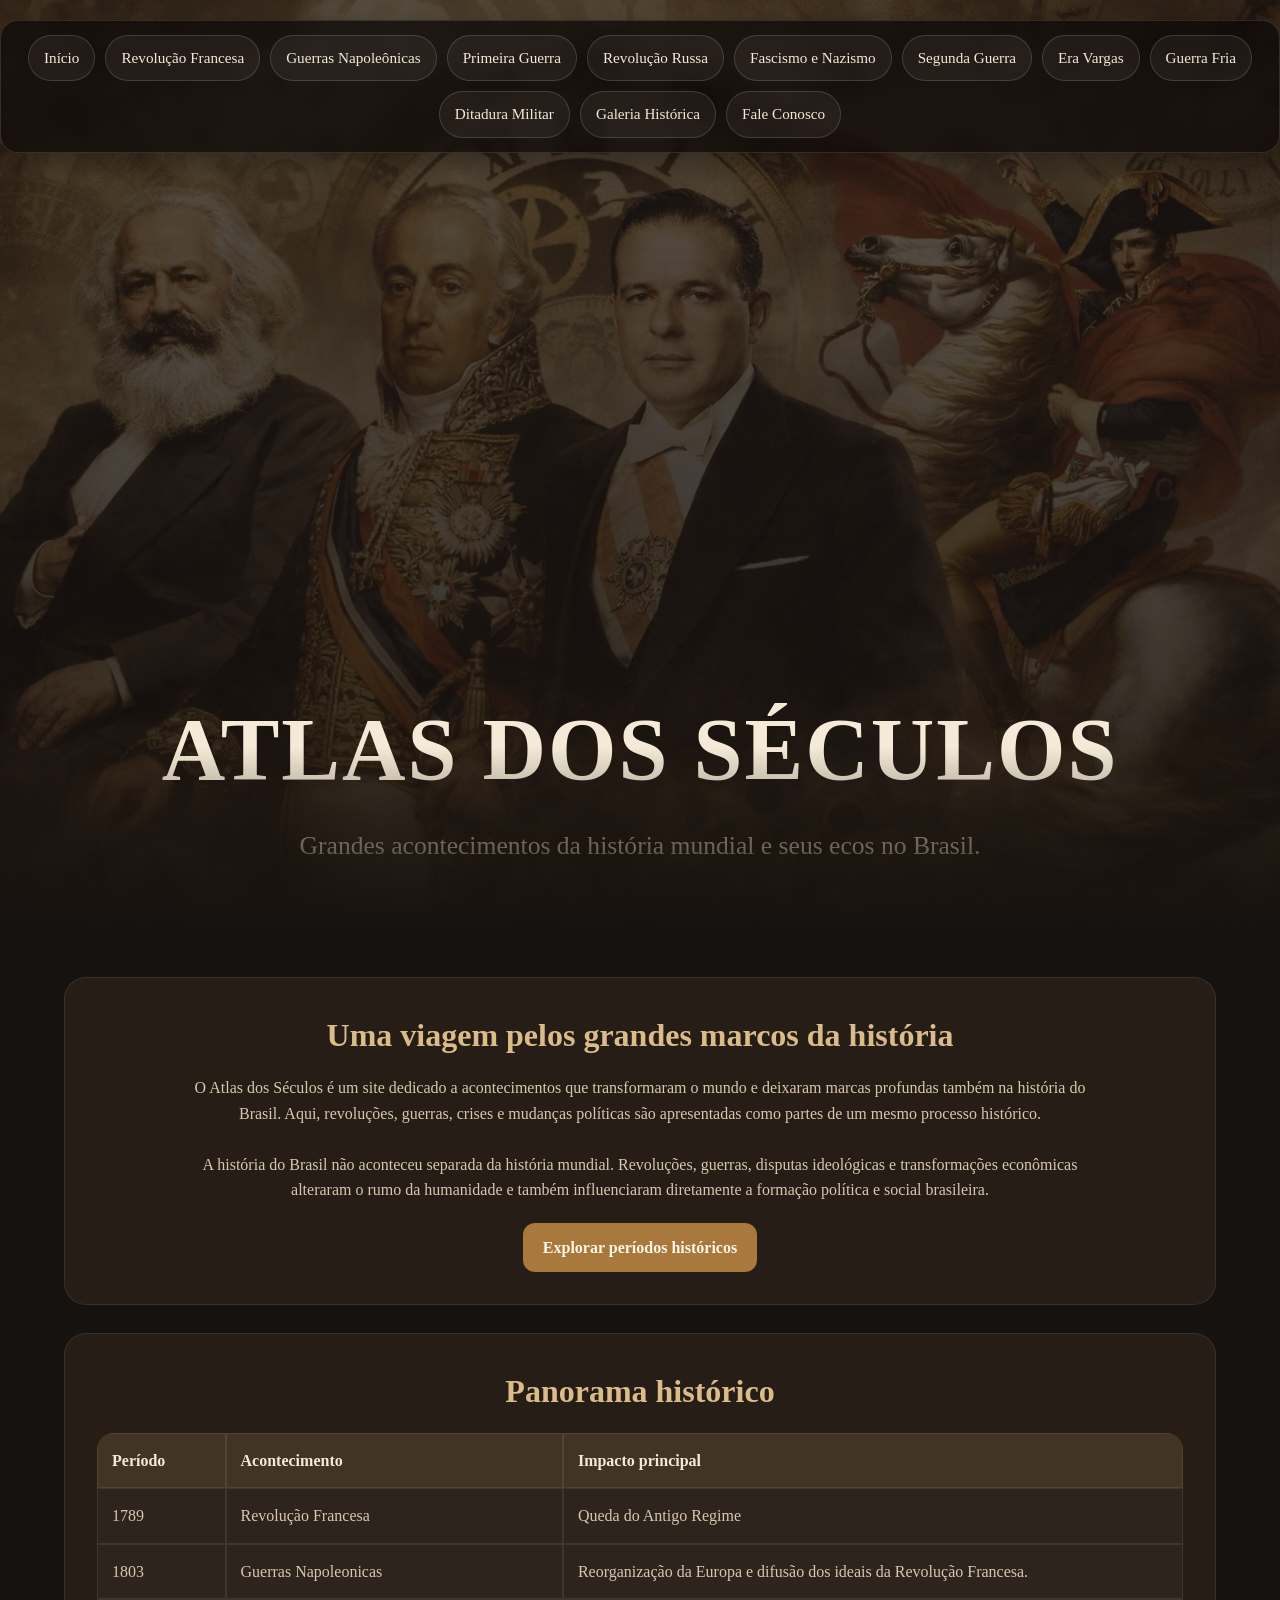
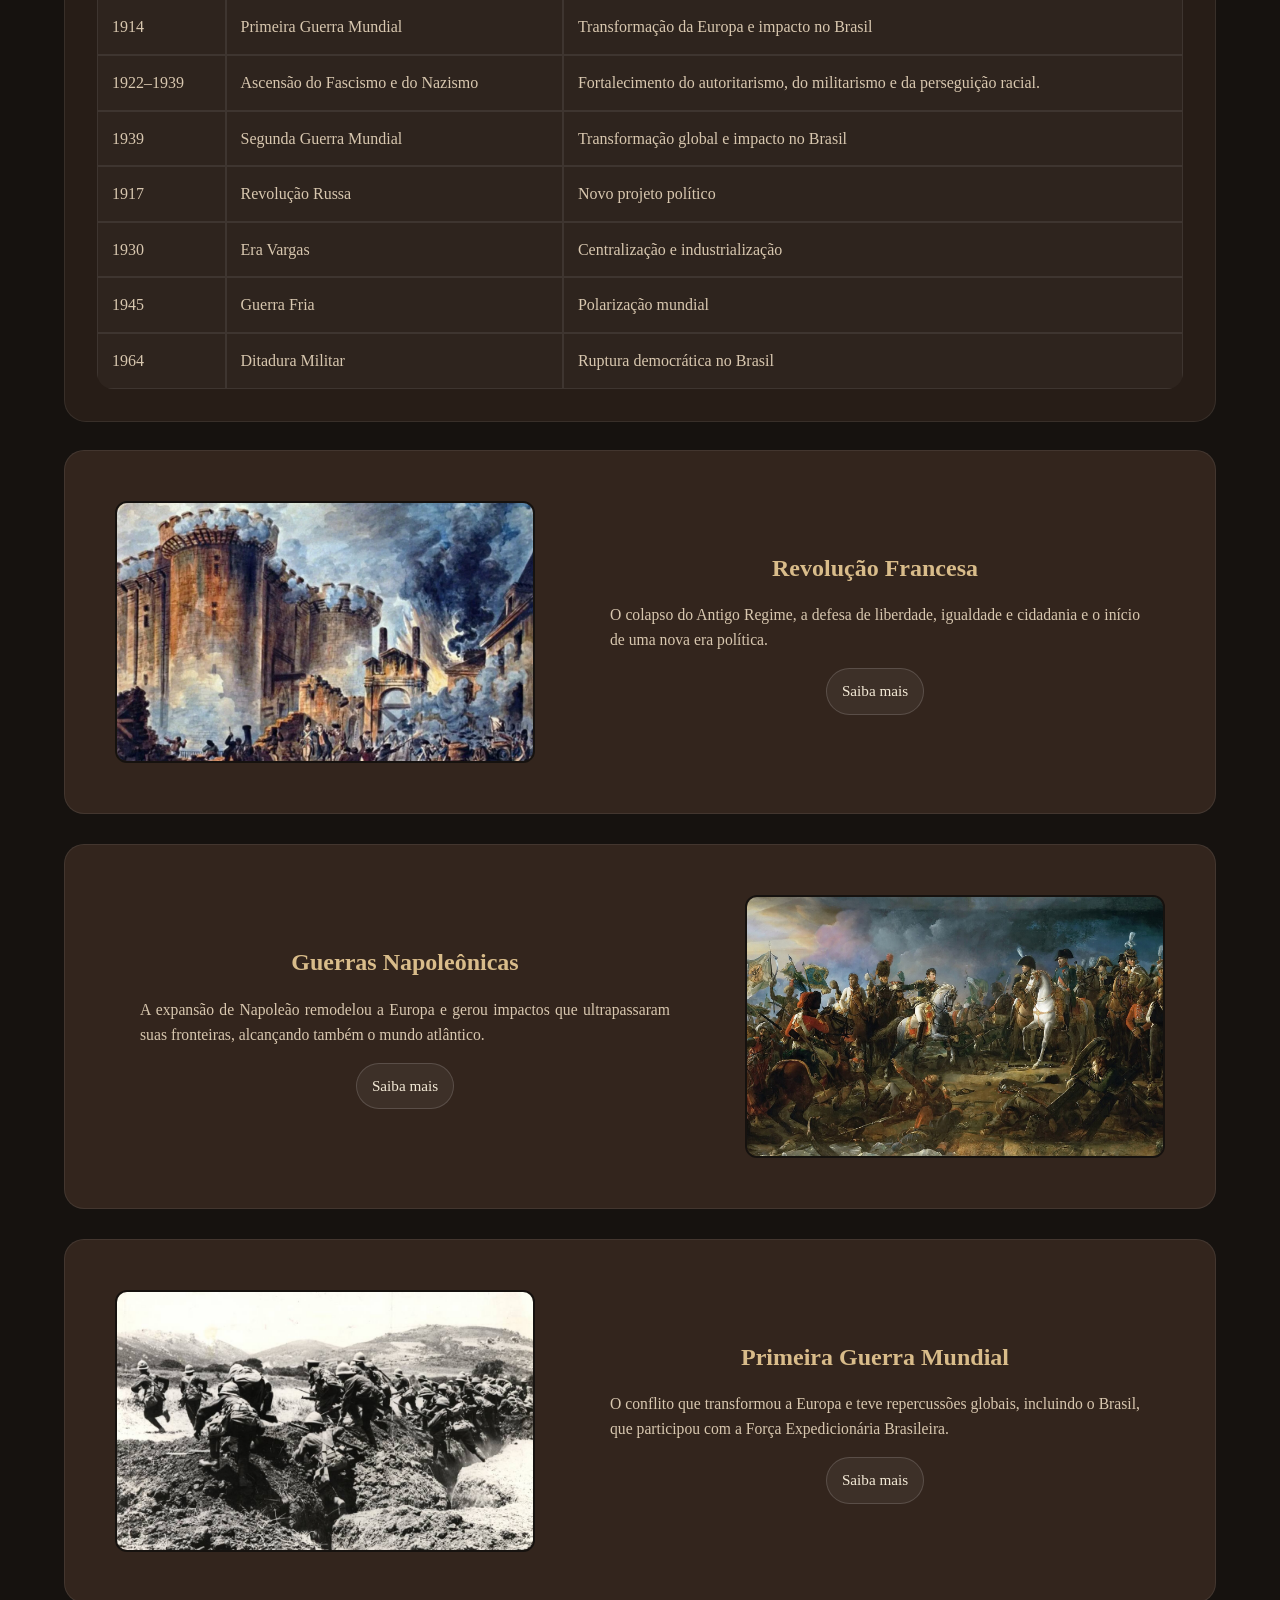
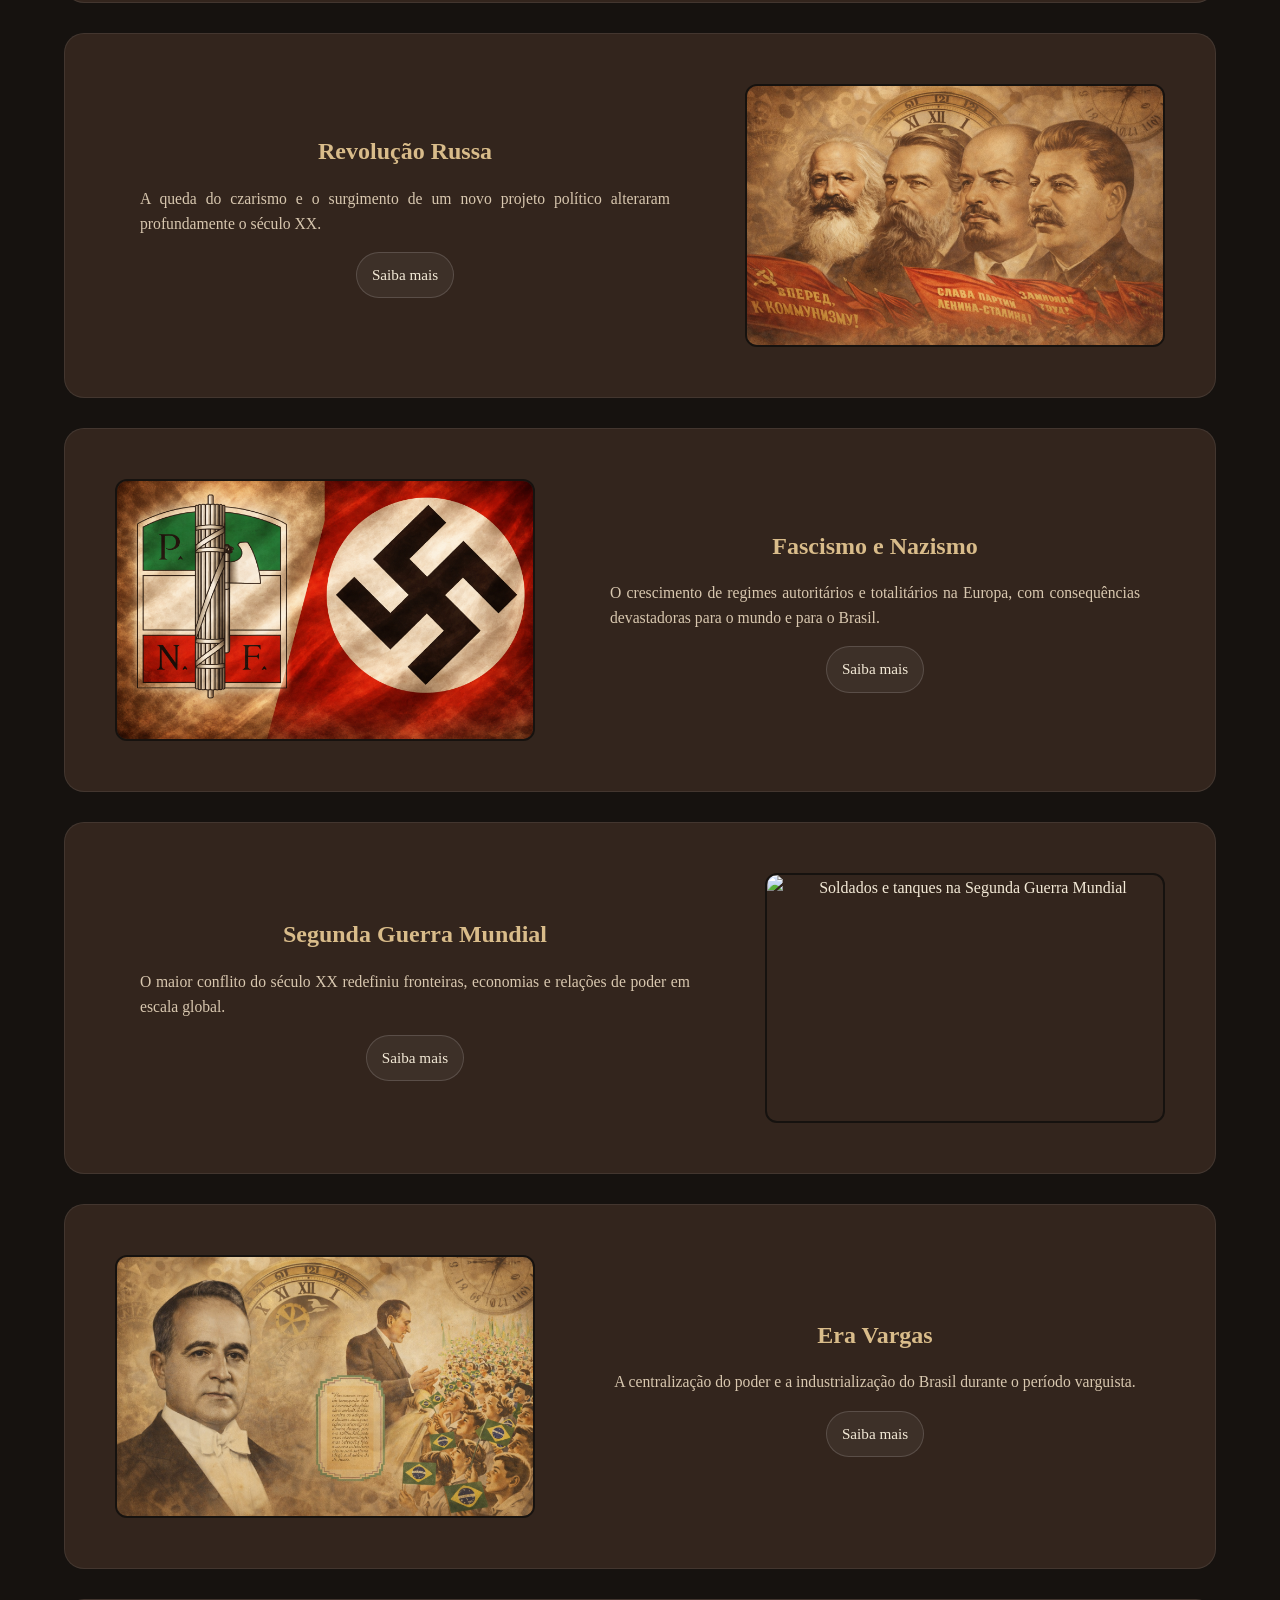
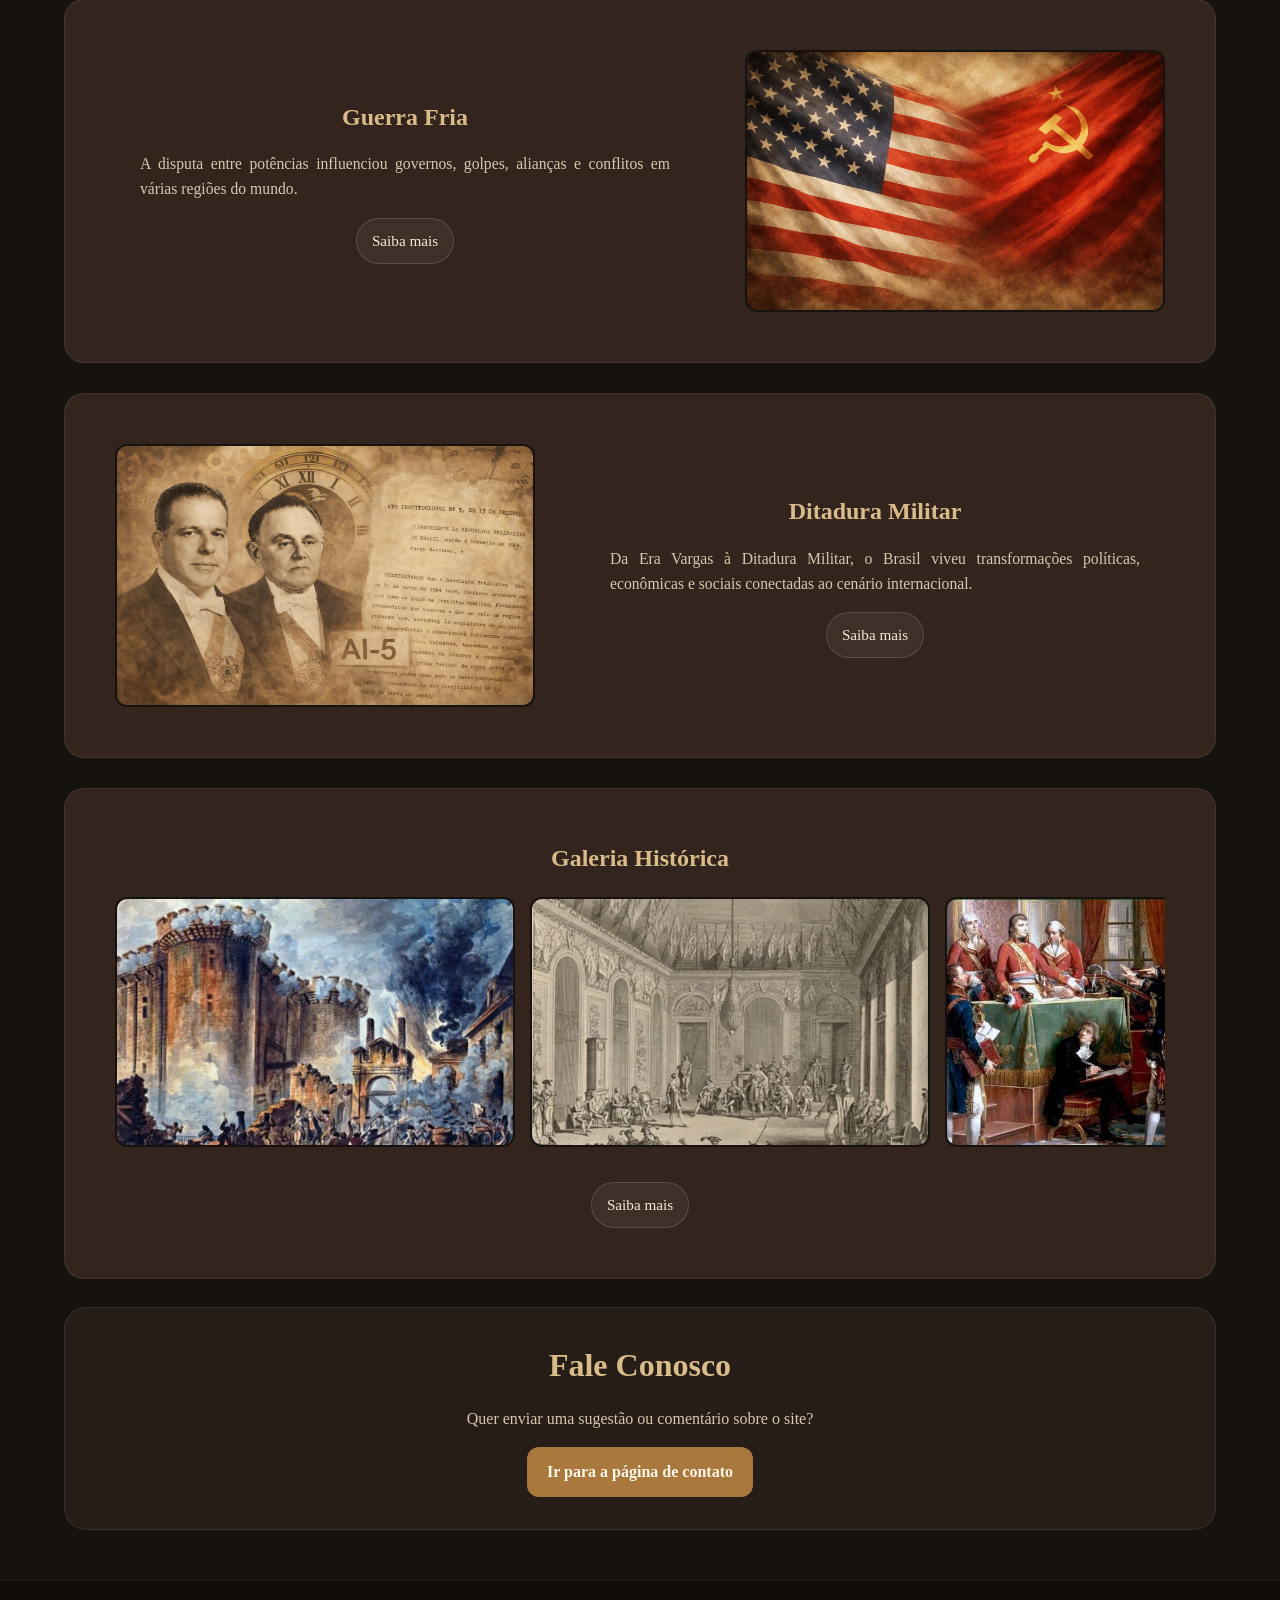
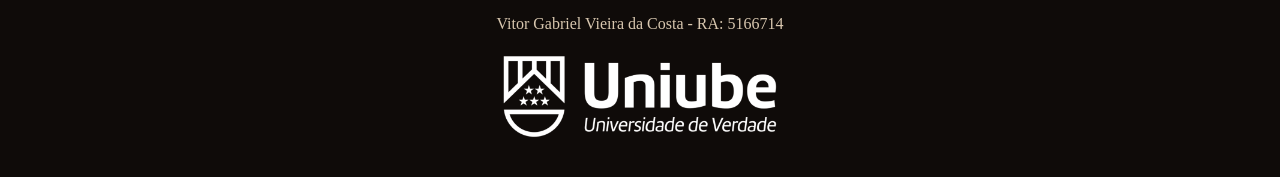
==== commit 92ae3e25: "Att erros do site" ====
--- a/index.html
+++ b/index.html
@@ -4,38 +4,86 @@
 <head>
     <meta charset="UTF-8">
     <meta name="viewport" content="width=device-width, initial-scale=1.0">
-    
-    <meta name="description" content="O Atlas dos Séculos é um site dedicado aos grandes acontecimentos da história mundial, como a Revolução Francesa, Guerras Mundiais e seus ecos no Brasil.">
-    <meta name="keywords" content="História, Atlas dos Séculos, Segunda Guerra Mundial, Ditadura Militar, Revolução Russa, História do Brasil, História Mundial">
+    <meta name="description"
+        content="O Atlas dos Séculos é um site dedicado aos grandes acontecimentos da história mundial, como a Revolução Francesa, Guerras Mundiais e seus ecos no Brasil.">
+    <meta name="keywords"
+        content="História, Atlas dos Séculos, Segunda Guerra Mundial, Ditadura Militar, Revolução Russa, História do Brasil, História Mundial">
     <meta name="author" content="Vitor Gabriel Vieira da Costa">
-    <meta name="robots" content="index, follow"> <title>Início | Atlas dos Séculos</title>
+    <meta name="robots" content="index, follow">
+    <title>Início | Atlas dos Séculos</title>
     <link rel="stylesheet" href="CSS/styles.css">
-
-    </head>
+    <link rel="shortcut icon" type="image/x-icon" href="imagens/logo.png">
+
+    <script async src="https://www.googletagmanager.com/gtag/js?id=G-JBV4H5ECZH"></script>
+    <script>
+        window.dataLayer = window.dataLayer || [];
+        function gtag() { dataLayer.push(arguments); }
+        gtag('js', new Date());
+
+        gtag('config', 'G-JBV4H5ECZH');
+    </script>
+
+    <script>(function (w, d, s, l, i) {
+            w[l] = w[l] || []; w[l].push({
+                'gtm.start':
+                    new Date().getTime(), event: 'gtm.js'
+            }); var f = d.getElementsByTagName(s)[0],
+                j = d.createElement(s), dl = l != 'dataLayer' ? '&l=' + l : ''; j.async = true; j.src =
+                    'https://www.googletagmanager.com/gtm.js?id=' + i + dl; f.parentNode.insertBefore(j, f);
+        })(window, document, 'script', 'dataLayer', 'GTM-PH7N36RD');</script>
+
+</head>
 
 <body>
+    <noscript><iframe src="https://www.googletagmanager.com/ns.html?id=GTM-PH7N36RD" height="0" width="0"
+            style="display:none;visibility:hidden"></iframe></noscript>
+
     <header style="--bg-image: url('../imagens/figuras.png');">
-        <nav>
-            <a href="index.html">Início</a>
-            <hr>
-            <a href="revolucao-francesa.html">Revolução Francesa</a>
-            <a href="guerras-napoleonicas.html">Guerras Napoleônicas</a>
-            <a href="primeira-guerra.html">Primeira Guerra</a>
-            <a href="revolucao-russa.html">Revolução Russa</a>
-            <a href="Nazifascismo.html">Fascismo e Nazismo</a>
-            <a href="segunda-guerra.html">Segunda Guerra</a>
-            <a href="era-vargas.html">Era Vargas</a>
-            <a href="guerra-fria.html">Guerra Fria</a>
-            <a href="ditadura-militar.html">Ditadura Militar</a>
-            <a href="galeria-historica.html">Galeria Histórica</a>
-            <a target="_blank" href="contato.html">Fale Conosco</a>
+        <nav class="navbar">
+            <div class="navlist">
+                <ul>
+                    <li class="navintemf"><a href="index.html" class="navlink">Início</a></li>
+                    <li class="navintem"><a href="revolucao-francesa.html" class="navlink">Revolução Francesa</a></li>
+                    <li class="navintem"><a href="guerras-napoleonicas.html" class="navlink">Guerras Napoleônicas</a></li>
+                    <li class="navintem"><a href="primeira-guerra.html" class="navlink">Primeira Guerra</a></li>
+                    <li class="navintem"><a href="revolucao-russa.html" class="navlink">Revolução Russa</a></li>
+                    <li class="navintem"><a href="Nazifascismo.html" class="navlink">Fascismo e Nazismo</a></li>
+                    <li class="navintem"><a href="segunda-guerra.html" class="navlink">Segunda Guerra</a></li>
+                    <li class="navintem"><a href="era-vargas.html" class="navlink">Era Vargas</a></li>
+                    <li class="navintem"><a href="guerra-fria.html" class="navlink">Guerra Fria</a></li>
+                    <li class="navintem"><a href="ditadura-militar.html" class="navlink">Ditadura Militar</a></li>
+                    <li class="navintemf"><a href="galeria-historica.html" class="navlink">Galeria Histórica</a></li>
+                    <li class="navintemf"><a target="_blank" href="contato.html" class="navlink">Fale Conosco</a></li>
+                </ul>
+            </div>
+
+            <div class="mobileicon">
+                <button onclick="menushow()"> <img class="icon" src="imagens/mobilemenu.png" alt=""></button>
+
+            </div>
         </nav>
+        
+        <div class="mobilemenu">
+            <ul>
+                    <li class="navintem"><a href="revolucao-francesa.html" class="navlink">Revolução Francesa</a></li>
+                    <li class="navintem"><a href="guerras-napoleonicas.html" class="navlink">Guerras Napoleônicas</a></li>
+                    <li class="navintem"><a href="primeira-guerra.html" class="navlink">Primeira Guerra</a></li>
+                    <li class="navintem"><a href="revolucao-russa.html" class="navlink">Revolução Russa</a></li>
+                    <li class="navintem"><a href="Nazifascismo.html" class="navlink">Fascismo e Nazismo</a></li>
+                    <li class="navintem"><a href="segunda-guerra.html" class="navlink">Segunda Guerra</a></li>
+                    <li class="navintem"><a href="era-vargas.html" class="navlink">Era Vargas</a></li>
+                    <li class="navintem"><a href="guerra-fria.html" class="navlink">Guerra Fria</a></li>
+                    <li class="navintem"><a href="ditadura-militar.html" class="navlink">Ditadura Militar</a></li>
+                </ul>
+        </div>
 
         <div>
             <h1>Atlas dos Séculos</h1>
             <p>Grandes acontecimentos da história mundial e seus ecos no Brasil.</p>
         </div>
     </header>
+
+    <script src="Script/script.js"></script>
 
     <main>
 
@@ -140,7 +188,8 @@
             </article>
 
             <article>
-                <img src="imagens/trincheiras-primeira-guerra.jpg" alt="Soldados nas trincheiras durante a Primeira Guerra Mundial">
+                <img src="imagens/trincheiras-primeira-guerra.jpg"
+                    alt="Soldados nas trincheiras durante a Primeira Guerra Mundial">
                 <div class="texto">
                     <h2>Primeira Guerra Mundial</h2>
                     <p>
@@ -225,12 +274,14 @@
 
                 <div class="carrossel">
                     <img src="imagens/revolucao-francesa-og.webp" alt="Revolução Francesa">
-                    <img src="imagens/1-uma-audiencia-do-diretorio-representada-em-gravura-de-1802.webp" alt="Audiência do Diretório">
+                    <img src="imagens/1-uma-audiencia-do-diretorio-representada-em-gravura-de-1802.webp"
+                        alt="Audiência do Diretório">
                     <img src="imagens/18brumario-0-cke.webp" alt="Golpe de 18 de Brumário">
                     <img src="imagens/21b2fee8-df99-4bb8-a688-cb33e767f6c1.webp" alt="Assembleia dos Estados Gerais">
                     <img src="imagens/A Guerra do Vietnã.webp" alt="Cena da Guerra do Vietnã">
                     <img src="imagens/A repressão militar na Indonésia.webp" alt="Repressão na Indonésia">
-                    <img src="imagens/a-liberdade-guiando-o-povo-_-eugene-delacroix-e1685387302659.webp" alt="A Liberdade Guiando o Povo">
+                    <img src="imagens/a-liberdade-guiando-o-povo-_-eugene-delacroix-e1685387302659.webp"
+                        alt="A Liberdade Guiando o Povo">
                     <img src="imagens/abdicao-czar.webp" alt="Abdicação do Czar na Rússia">
                     <img src="imagens/Arrest_of_Louis_XVI_and_his_Family,_Varennes,_1791.jpg" alt="Prisão de Luís XVI">
                     <img src="imagens/Ato Institucional Número 5.jpg" alt="Ato Institucional Número 5 AI-5">
@@ -238,7 +289,8 @@
                     <img src="imagens/Batalha de Austerlitz.jpg" alt="Batalha de Austerlitz">
                     <img src="imagens/Batalha de Waterloo.jpg" alt="Batalha de Waterloo">
                     <img src="imagens/Bloqueio Continental.jpg" alt="Mapa do Bloqueio Continental">
-                    <img src="imagens/Bouchot_-_Le_general_Bonaparte_au_Conseil_des_Cinq-Cents.jpg" alt="Napoleão Bonaparte no Conselho">
+                    <img src="imagens/Bouchot_-_Le_general_Bonaparte_au_Conseil_des_Cinq-Cents.jpg"
+                        alt="Napoleão Bonaparte no Conselho">
                 </div>
                 <a href="galeria-historica.html">Saiba mais</a>
             </article>
@@ -259,6 +311,8 @@
         <a href="https://www.uniube.br/" target="_blank"><img src="imagens/uniubebranca.png" alt="Logo da Uniube"></a>
     </footer>
 
+    
+
 </body>
 
 </html>
--- a/CSS/styles.css
+++ b/CSS/styles.css
@@ -2,16 +2,15 @@
     margin: 0;
     padding: 0;
     box-sizing: border-box;
+    font-family: Georgia, "Times New Roman", serif;
 }
 
 body {
-    font-family: Georgia, "Times New Roman", serif;
     background: #16120f;
     color: #f4ead7;
     line-height: 1.6;
 }
 
-/* TOPO / CAPA */
 header {
     min-height: 100vh;
     padding: 60px 8%;
@@ -22,7 +21,7 @@
     overflow: hidden;
     background:
         linear-gradient(rgba(15, 10, 8, 0.65), rgba(15, 10, 8, 0.82)),
-        url("../imagens/figuras.png") center/cover no-repeat;
+        var(--bg-image) center/cover no-repeat;
 }
 
 header::after {
@@ -42,8 +41,8 @@
     text-transform: uppercase;
     letter-spacing: 2px;
     margin-bottom: 5px;
-    margin-top: 600px;
-    
+    margin-top: 620px;
+
 }
 
 header p {
@@ -52,80 +51,96 @@
     color: #d8c7af;
 }
 
-/* MENU */
-nav {
+.navbar {
     position: fixed;
     top: 20px;
     left: 50%;
     transform: translateX(-50%);
     display: flex;
+    align-items: center;
+    padding: 14px 24px;
+    background: rgba(15, 10, 8, 0.78);
+    border: 1px solid rgba(255, 255, 255, 0.12);
+    border-radius: 18px;
+    box-shadow: 0 10px 30px rgba(0, 0, 0, 0.35);
+    backdrop-filter: blur(6px);
+    z-index: 1000;
+    width: 100%;
+    max-width: 1800px;
+}
+
+
+.navbar ul {
+    display: flex;
     flex-wrap: wrap;
     justify-content: center;
+    align-items: center;
     gap: 10px;
-    padding: 14px 18px;
-    background: rgba(15, 10, 8, 0.78);
-    border: 1px solid rgba(255,255,255,0.12);
-    border-radius: 18px;
-    box-shadow: 0 10px 30px rgba(0,0,0,0.35);
-    backdrop-filter: blur(6px);
-    z-index: 1000;
-    width: max-content;
-    
-}
-nav a {
+    list-style: none;
+    margin: 0;
+    padding: 0;
+}
+
+.navlink {
     text-decoration: none;
     color: #f4ead7;
     padding: 10px 15px;
-    border: 1px solid rgba(255,255,255,0.15);
+    border: 1px solid rgba(255, 255, 255, 0.15);
     border-radius: 999px;
-    background: rgba(255,255,255,0.05);
+    background: rgba(255, 255, 255, 0.05);
     transition: 0.3s;
     font-size: 0.95rem;
-}
-
-nav a:hover {
+    display: inline-block;
+    white-space: nowrap;
+    flex-shrink: 0;
+}
+
+.navlink:hover {
+    transform: translateY(-5px);
     background: rgba(183, 138, 74, 0.2);
     border-color: rgba(183, 138, 74, 0.45);
 }
 
-/* CORPO */
+.mobileicon {
+    display: none;
+
+}
+
+.mobilemenu {
+    display: none;
+
+}
+
 main {
-    width: min(1600px, 100%);
+    width: 90%;
+    max-width: 1600px;
     margin: 50px auto;
 }
 
-/* SEÇÕES GERAIS */
 main section {
     background: rgba(42, 31, 24, 0.92);
-    border: 1px solid rgba(255,255,255,0.08);
+    border: 1px solid rgba(255, 255, 255, 0.08);
     border-radius: 22px;
     padding: 32px;
     margin-bottom: 28px;
-    justify-content: center;
     text-align: center;
-    
+
 }
 
 main section h2 {
     font-size: 2rem;
     margin-bottom: 14px;
     color: #d9bc8a;
-    justify-content: center;
-    text-align: center;
-    
+
 }
 
 main section p {
     color: #d8c7af;
     max-width: 900px;
     margin: 0 auto;
-    justify-content: center;
-    text-align: center;
-    
-
-}
-
-/* BOTÃO DA PRIMEIRA SEÇÃO */
+
+}
+
 main section:first-of-type a {
     display: inline-block;
     margin-top: 20px;
@@ -139,10 +154,10 @@
 }
 
 main section:first-of-type a:hover {
+    transform: translateY(-5px);
     background: #c08b47;
 }
 
-/* TABELA */
 table {
     width: 100%;
     margin-top: 15px;
@@ -150,12 +165,13 @@
     border-spacing: 0;
     border-radius: 16px;
     overflow: hidden;
-    background: rgba(255,255,255,0.03);
-}
-
-
-th, td {
-    border: 1px solid rgba(255,255,255,0.08);
+    background: rgba(255, 255, 255, 0.03);
+}
+
+
+th,
+td {
+    border: 1px solid rgba(255, 255, 255, 0.08);
     padding: 14px;
     text-align: left;
 }
@@ -169,53 +185,123 @@
     color: #d8c7af;
 }
 
-/* BLOCOS HISTÓRICOS */
+
 #periodos {
-    display: grid;
-    grid-template-columns: repeat(auto-fit, minmax(500px, 1fr));
-    gap: 18px;
+    display: flex;
+    flex-direction: column;
+    gap: 30px;
     background: transparent;
     border: none;
     padding: 0;
-}
+
+}
+
 
 #periodos article {
     background: rgba(53, 40, 31, 0.95);
-    border: 1px solid rgba(255,255,255,0.08);
+    border: 1px solid rgba(255, 255, 255, 0.08);
     border-radius: 20px;
-    padding: 24px;
+    padding: 50px;
     transition: transform 0.25s ease;
-}
-
-#periodos article:hover {
+    overflow: auto;
+    text-align: center;
+    display: flex;
+    align-items: center;
+    gap: 50px;
+
+}
+
+#periodos article.inverso {
+    flex-direction: row-reverse;
+}
+
+#periodos article a:hover {
     transform: translateY(-5px);
+
 }
 
 #periodos article h2 {
     font-size: 1.5rem;
-    margin-bottom: 10px;
+    margin-bottom: 15px;
 }
 
 #periodos article p {
+    text-align: justify;
     font-size: 0.98rem;
     margin-bottom: 16px;
+    padding: 0 25px;
 }
 
 #periodos article a {
     text-decoration: none;
-    color: #d9bc8a;
-    font-weight: bold;
+    color: #f4ead7;
+    padding: 10px 15px;
+    border: 1px solid rgba(255, 255, 255, 0.15);
+    border-radius: 999px;
+    background: rgba(255, 255, 255, 0.05);
+    transition: 0.3s;
+    font-size: 0.95rem;
 }
 
 #periodos article a:hover {
     text-decoration: underline;
 }
 
-
-
-
-
-/* SEÇÃO FINAL */
+#periodos article .texto {
+    width: 60%;
+    display: flex;
+    flex-direction: column;
+    align-items: center;
+}
+
+#periodos article img {
+    width: 40%;
+    aspect-ratio: 16 / 10;
+    object-fit: cover;
+    border-radius: 12px;
+    border: #16120f solid 2px;
+
+}
+
+#periodos article.galeria {
+    display: flex;
+    flex-direction: column;
+    align-items: center;
+    gap: 20px;
+}
+
+#periodos article.galeria h2 {
+    margin-bottom: 0;
+}
+
+
+#periodos article.galeria .carrossel {
+    display: flex;
+    gap: 15px;
+    overflow-x: auto;
+    width: 100%;
+    padding-bottom: 15px;
+}
+
+
+#periodos article.galeria .carrossel img {
+    height: 250px;
+    width: auto;
+    flex-shrink: 0;
+    border-radius: 12px;
+    border: #16120f solid 2px;
+}
+
+
+#periodos article.galeria .carrossel::-webkit-scrollbar {
+    height: 10px;
+}
+
+#periodos article.galeria .carrossel::-webkit-scrollbar-thumb {
+    background: #d9bc8a;
+    border-radius: 10px;
+}
+
 main section:last-of-type a {
     display: inline-block;
     margin-top: 16px;
@@ -231,13 +317,12 @@
     background: #c08b47;
 }
 
-/* RODAPÉ */
 footer {
     text-align: center;
     padding: 30px 20px;
     background: #0f0b09;
-    border-top: 1px solid rgba(255,255,255,0.08);
-    
+    border-top: 1px solid rgba(255, 255, 255, 0.08);
+
 }
 
 footer p {
@@ -260,18 +345,20 @@
     margin-top: 10px;
 }
 
-/* RESPONSIVO */
-@media (max-width: 768px) {
+
+
+@media screen and (max-width: 768px) {
     header {
         min-height: auto;
         padding: 40px 6%;
     }
 
     header h1 {
+        margin-top: 200px;
         font-size: 2.6rem;
     }
 
-    header p {   
+    header p {
         font-size: 1rem;
     }
 
@@ -284,4 +371,132 @@
         overflow-x: auto;
         white-space: nowrap;
     }
+
+    .navbar {
+        padding: 2px 2px;
+        width: 95%;
+        justify-content: center;
+        gap: 15px;
+    }
+
+    .navlist {
+        display: block; 
+    }
+
+    .navlink {
+        padding: 8px 10px;
+        font-size: 0.8rem;
+    }
+
+    .navlist ul {
+        display: flex;
+        align-items: center;
+        gap: 8px;
+    }
+
+    .navintem {
+        display: none;
+    }
+
+    .navintemf {
+        padding: 5px 5px;
+        font-size: 0.85rem;
+        display: flex;
+        align-items: center;
+    }
+
+    .mobileicon {
+        display: flex;
+        align-items: center;
+        justify-content: center;
+    }
+
+    .mobileicon button {
+        display: flex;
+        width: 95%;
+        padding: 5px;
+        text-decoration: none;
+        background: rgba(255, 255, 255, 0.05);
+        color: #f4ead7;
+        border-radius: 15px;
+        font-weight: bold;
+        border: 1px solid rgba(255, 255, 255, 0.15);
+        margin: 0;
+        cursor: pointer;
+    }
+
+    .icon {
+        width: 30px;
+        
+    }
+
+    .mobilemenu ul {
+        display: flex;
+        flex-direction: column;
+        gap: 10px;
+        list-style: none;
+        margin: 0;
+        padding: 0;
+    }
+
+    .mobilemenu .navintem {
+        display: block;
+        padding: 0.2rem;
+    }
+
+
+    .mobilemenu.open {
+        display: flex;
+        position: fixed;
+        justify-content: center;
+        align-items: right;
+        top: 90px;
+        width: 90%;
+        padding: 20px;
+        background: rgba(15, 10, 8, 0.95);
+        border: 1px solid rgba(255, 255, 255, 0.12);
+        border-radius: 15px;
+        box-shadow: 0 10px 30px rgba(0, 0, 0, 0.5);
+        z-index: 1000;
+        max-height: 75vh;
+        overflow-y: auto;
+        
+    }
+
+    .mobilemenu.open .navlink {
+        padding: 10px 15px;
+        font-size: 0.95rem;
+        display: block;
+    }
+
+    .mobilemenu.open::-webkit-scrollbar {
+        display: none;
+    }
+
+    #periodos article {
+        flex-direction: column;
+        gap: 15px;
+    }
+
+    #periodos::-webkit-scrollbar {
+        display: none;
+    }
+
+    #periodos article.inverso {
+        flex-direction: column;
+    }
+
+    #periodos article img {
+        width: 100%;
+    }
+
+    #periodos article .texto {
+        width: 100%;
+    }
+
+    #periodos article p {
+        text-align: center;
+        padding: 0;
+    }
+
 }
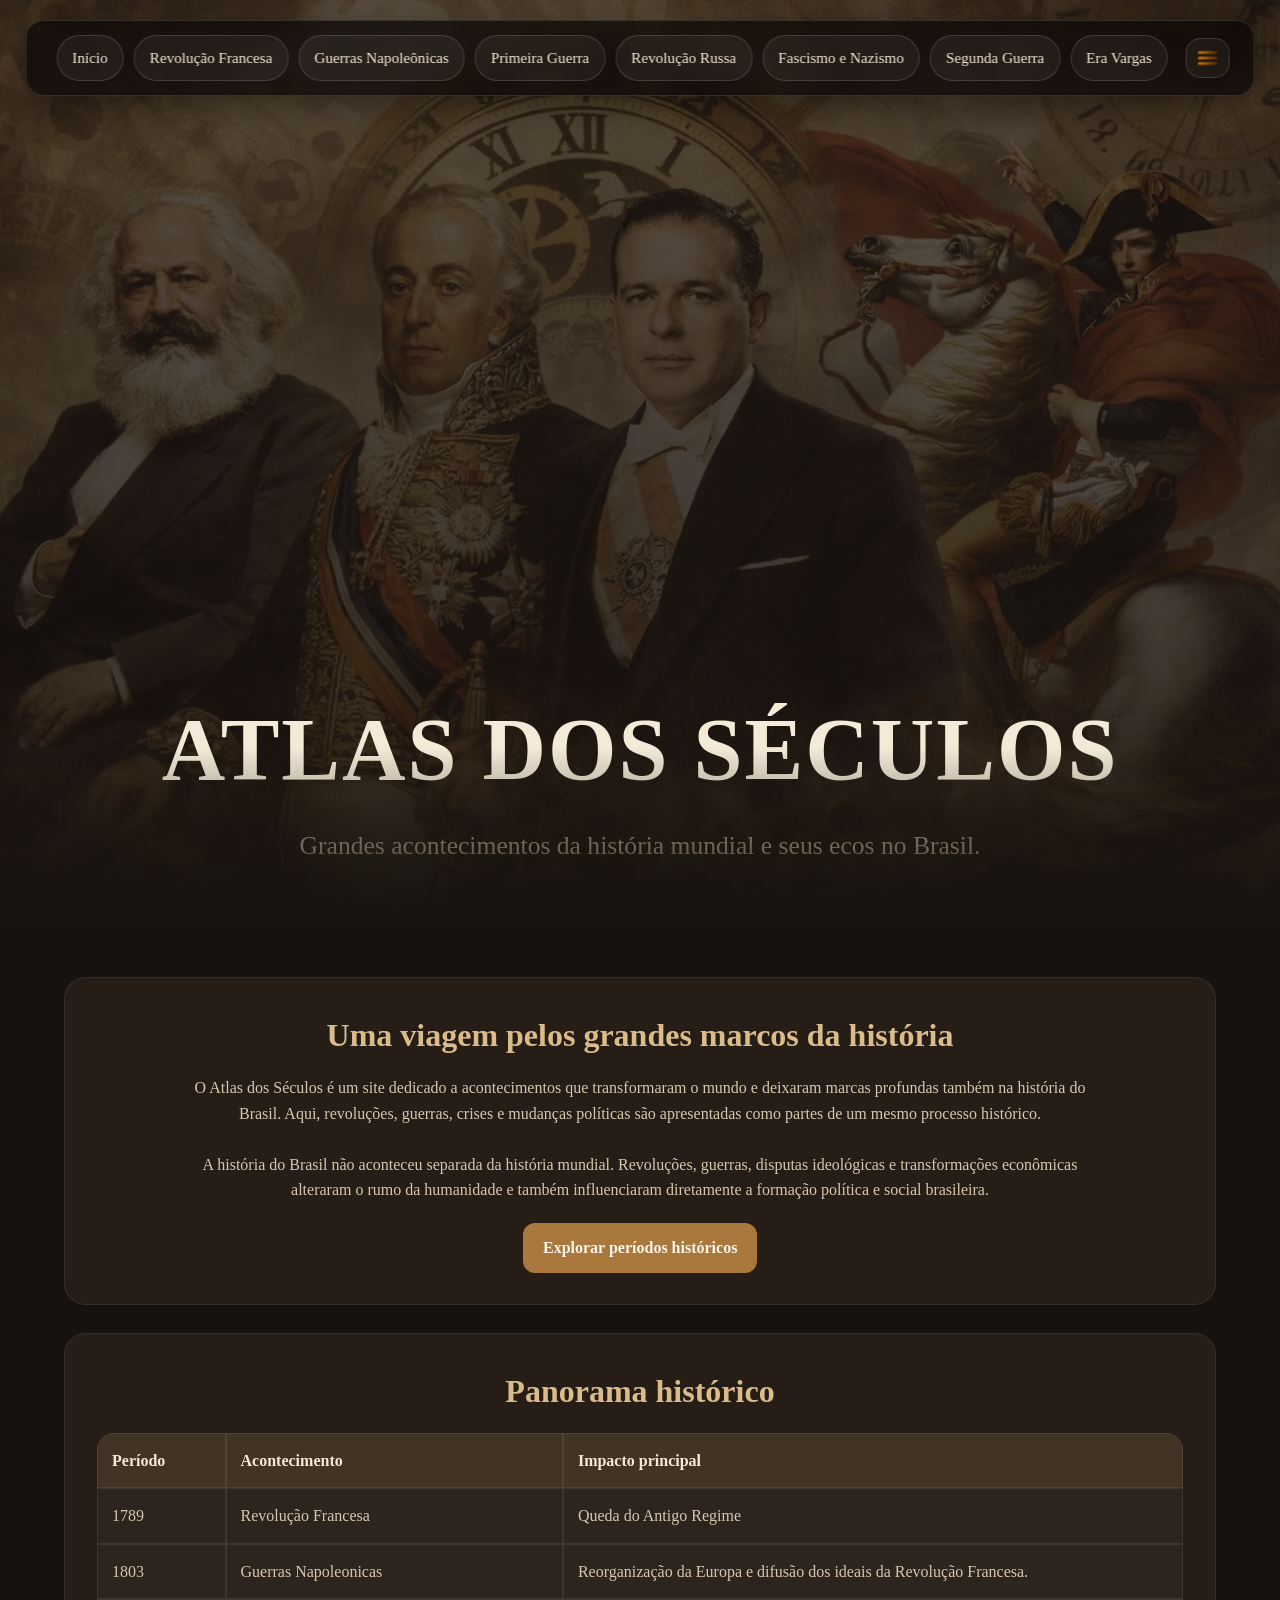
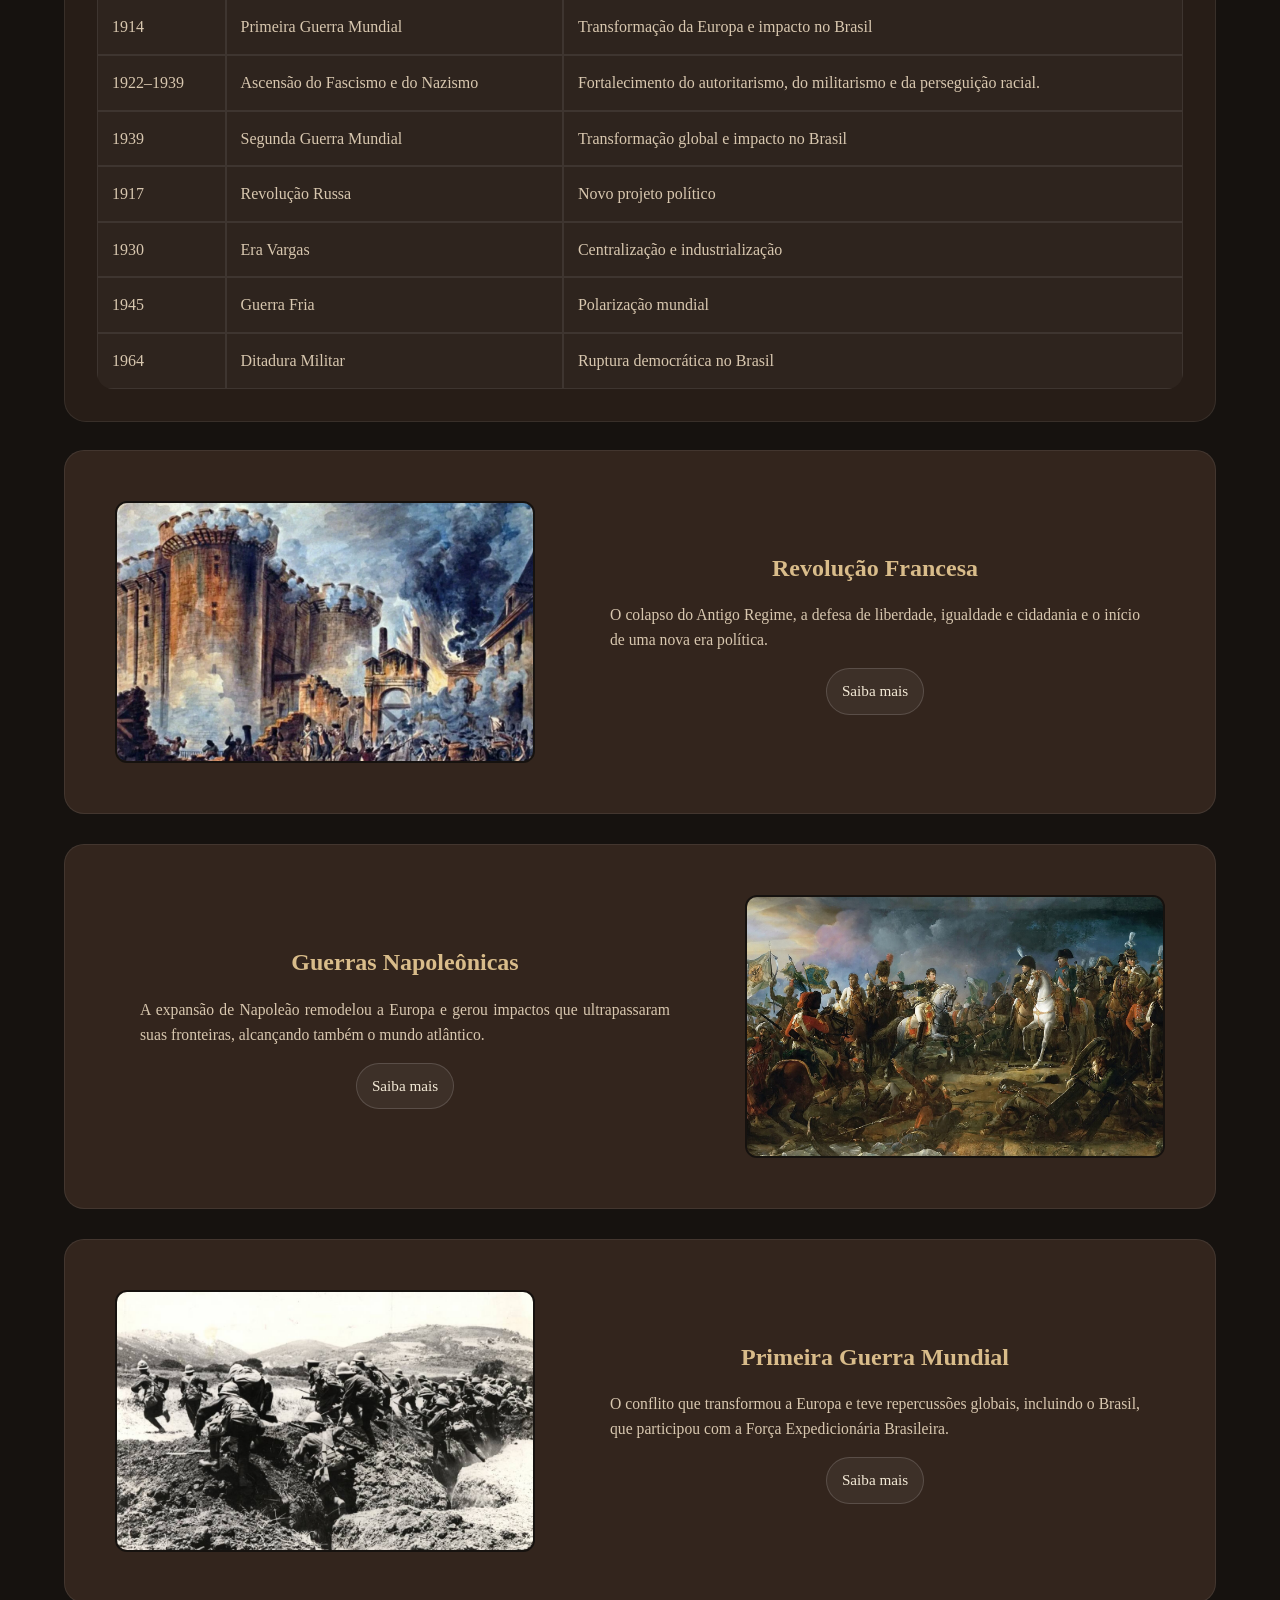
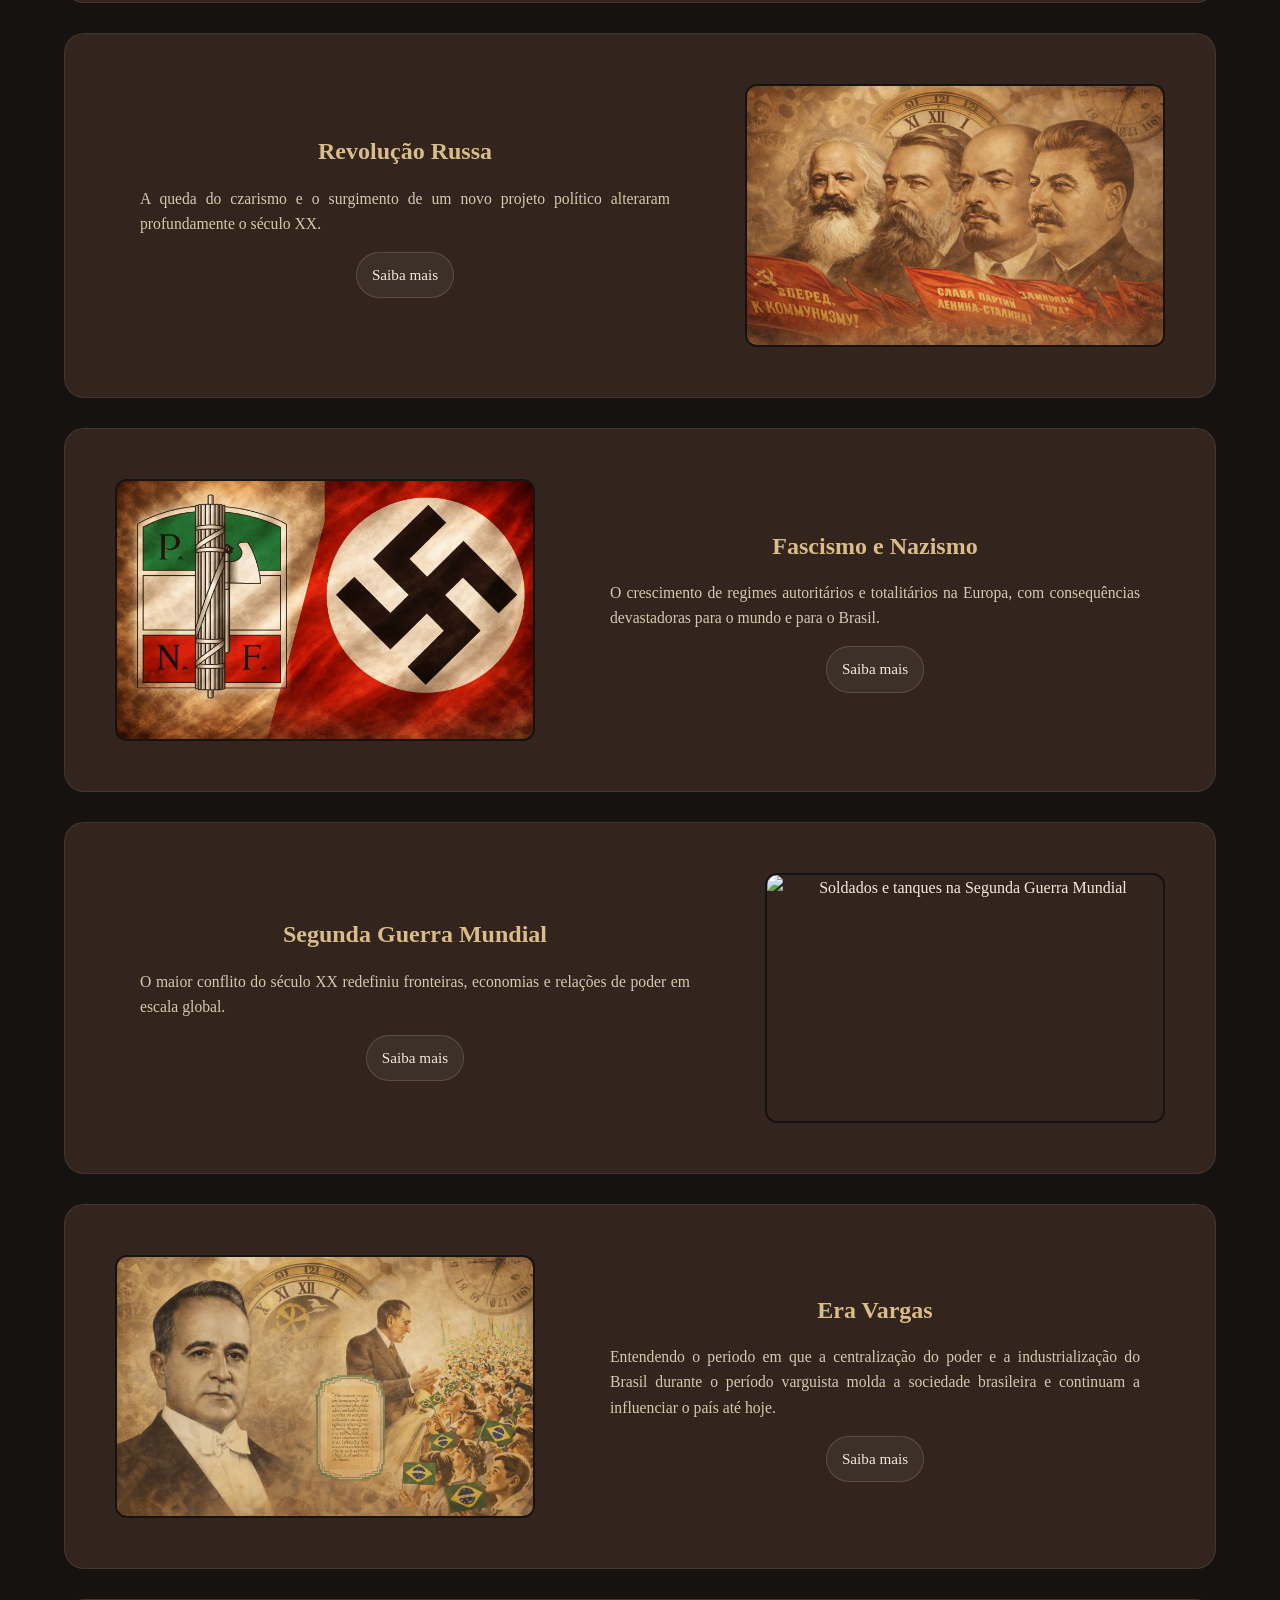
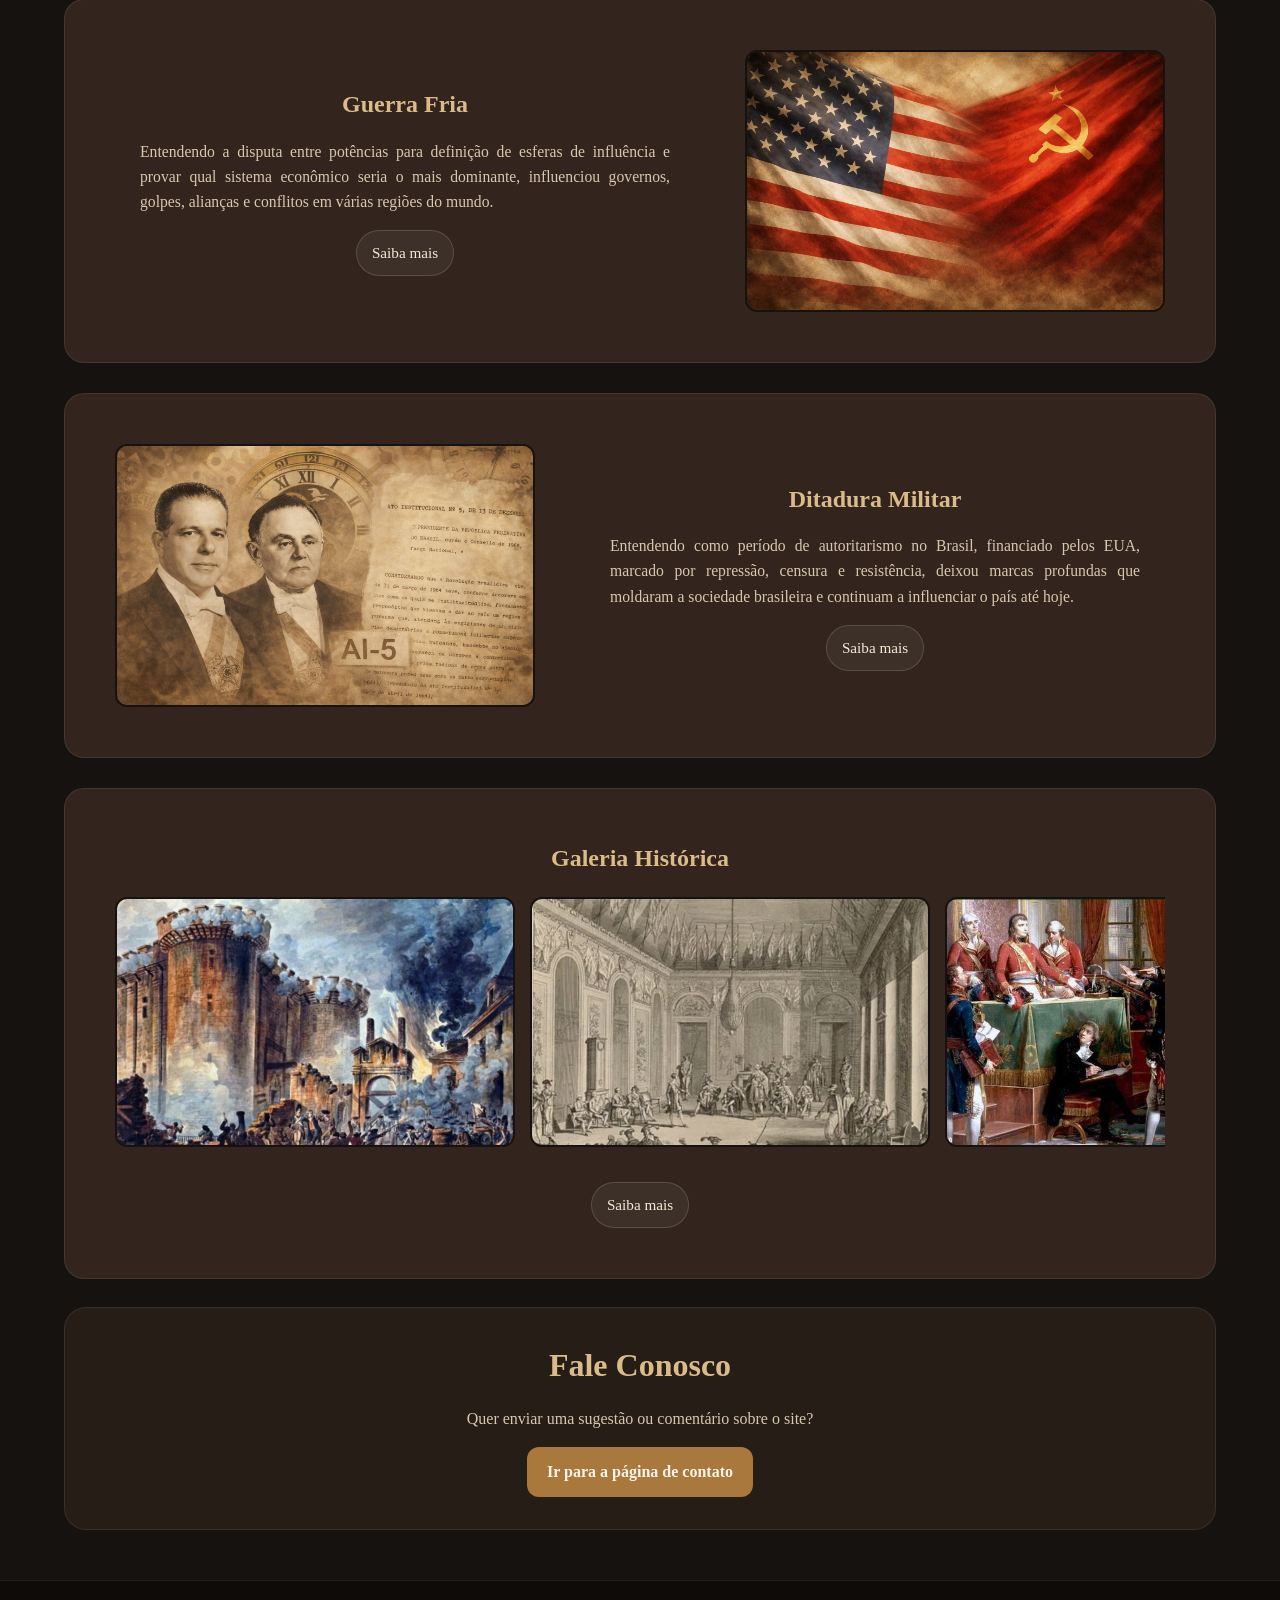
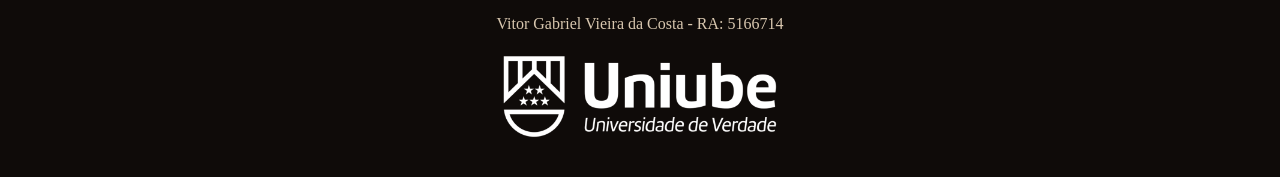
==== commit abf17d05: "Resuloção bug Resuloção do bug da barra de navegação no celular" ====
--- a/index.html
+++ b/index.html
@@ -12,7 +12,7 @@
     <meta name="robots" content="index, follow">
     <title>Início | Atlas dos Séculos</title>
     <link rel="stylesheet" href="CSS/styles.css">
-    <link rel="shortcut icon" type="image/x-icon" href="imagens/logo.png">
+    <link rel="shortcut icon" type="image/x-icon" href="imagens/mapa-do-tesouro.png">
 
     <script async src="https://www.googletagmanager.com/gtag/js?id=G-JBV4H5ECZH"></script>
     <script>
@@ -43,8 +43,10 @@
             <div class="navlist">
                 <ul>
                     <li class="navintemf"><a href="index.html" class="navlink">Início</a></li>
+
                     <li class="navintem"><a href="revolucao-francesa.html" class="navlink">Revolução Francesa</a></li>
-                    <li class="navintem"><a href="guerras-napoleonicas.html" class="navlink">Guerras Napoleônicas</a></li>
+                    <li class="navintem"><a href="guerras-napoleonicas.html" class="navlink">Guerras Napoleônicas</a>
+                    </li>
                     <li class="navintem"><a href="primeira-guerra.html" class="navlink">Primeira Guerra</a></li>
                     <li class="navintem"><a href="revolucao-russa.html" class="navlink">Revolução Russa</a></li>
                     <li class="navintem"><a href="Nazifascismo.html" class="navlink">Fascismo e Nazismo</a></li>
@@ -52,29 +54,21 @@
                     <li class="navintem"><a href="era-vargas.html" class="navlink">Era Vargas</a></li>
                     <li class="navintem"><a href="guerra-fria.html" class="navlink">Guerra Fria</a></li>
                     <li class="navintem"><a href="ditadura-militar.html" class="navlink">Ditadura Militar</a></li>
-                    <li class="navintemf"><a href="galeria-historica.html" class="navlink">Galeria Histórica</a></li>
-                    <li class="navintemf"><a target="_blank" href="contato.html" class="navlink">Fale Conosco</a></li>
+
+                    <li class="navintem"><a href="galeria-historica.html" class="navlink">Galeria Histórica</a></li>
+                    <li class="navintem"><a target="_blank" href="contato.html" class="navlink">Fale Conosco</a></li>
                 </ul>
             </div>
 
             <div class="mobileicon">
-                <button onclick="menushow()"> <img class="icon" src="imagens/mobilemenu.png" alt=""></button>
-
+                <button onclick="menushow()">
+                    <img class="icon" src="imagens/mobilemenu.png" alt="Menu">
+                </button>
             </div>
         </nav>
-        
+
         <div class="mobilemenu">
-            <ul>
-                    <li class="navintem"><a href="revolucao-francesa.html" class="navlink">Revolução Francesa</a></li>
-                    <li class="navintem"><a href="guerras-napoleonicas.html" class="navlink">Guerras Napoleônicas</a></li>
-                    <li class="navintem"><a href="primeira-guerra.html" class="navlink">Primeira Guerra</a></li>
-                    <li class="navintem"><a href="revolucao-russa.html" class="navlink">Revolução Russa</a></li>
-                    <li class="navintem"><a href="Nazifascismo.html" class="navlink">Fascismo e Nazismo</a></li>
-                    <li class="navintem"><a href="segunda-guerra.html" class="navlink">Segunda Guerra</a></li>
-                    <li class="navintem"><a href="era-vargas.html" class="navlink">Era Vargas</a></li>
-                    <li class="navintem"><a href="guerra-fria.html" class="navlink">Guerra Fria</a></li>
-                    <li class="navintem"><a href="ditadura-militar.html" class="navlink">Ditadura Militar</a></li>
-                </ul>
+            <ul></ul>
         </div>
 
         <div>
@@ -196,7 +190,7 @@
                         O conflito que transformou a Europa e teve repercussões globais, incluindo
                         o Brasil, que participou com a Força Expedicionária Brasileira.
                     </p>
-                    <a href="primeira-guerra-mundial.html">Saiba mais</a>
+                    <a href="primeira-guerra.html">Saiba mais</a>
                 </div>
             </article>
 
@@ -240,7 +234,8 @@
                 <img src="imagens/capa-era-vargas.png" alt="Getúlio Vargas na Era Vargas">
                 <div class="texto">
                     <h2>Era Vargas</h2>
-                    <p>A centralização do poder e a industrialização do Brasil durante o período varguista.</p>
+                    <p>Entendendo o periodo em que a centralização do poder e a industrialização do Brasil durante o 
+                        período varguista molda a sociedade brasileira e continuam a influenciar o país até hoje.</p>
                     <a href="era-vargas.html">Saiba mais</a>
                 </div>
             </article>
@@ -250,8 +245,8 @@
                 <div class="texto">
                     <h2>Guerra Fria</h2>
                     <p>
-                        A disputa entre potências influenciou governos, golpes, alianças e conflitos
-                        em várias regiões do mundo.
+                        Entendendo a disputa entre potências para definição de esferas de influência e provar qual sistema econômico seria o mais dominante,
+                        influenciou governos, golpes, alianças e conflitos em várias regiões do mundo.
                     </p>
                     <a href="guerra-fria.html">Saiba mais</a>
                 </div>
@@ -262,8 +257,8 @@
                 <div class="texto">
                     <h2>Ditadura Militar</h2>
                     <p>
-                        Da Era Vargas à Ditadura Militar, o Brasil viveu transformações políticas,
-                        econômicas e sociais conectadas ao cenário internacional.
+                        Entendendo como período de autoritarismo no Brasil, financiado pelos EUA, marcado por repressão, censura e
+                        resistência, deixou marcas profundas que moldaram a sociedade brasileira e continuam a influenciar o país até hoje.
                     </p>
                     <a href="ditadura-militar.html">Saiba mais</a>
                 </div>
@@ -311,7 +306,7 @@
         <a href="https://www.uniube.br/" target="_blank"><img src="imagens/uniubebranca.png" alt="Logo da Uniube"></a>
     </footer>
 
-    
+
 
 </body>
 
--- a/CSS/styles.css
+++ b/CSS/styles.css
@@ -1,3 +1,11 @@
+:root {
+    --cor-fundo-site: #16120f;
+    --cor-texto-principal: #f4ead7;
+    --cor-texto-secundario: #d8c7af;
+    --cor-destaque-dourado: #d9bc8a;
+    --cor-botao-primario: #a8783d;
+}
+
 * {
     margin: 0;
     padding: 0;
@@ -6,8 +14,8 @@
 }
 
 body {
-    background: #16120f;
-    color: #f4ead7;
+    background-color: var(--cor-fundo-site);
+    color: var(--cor-texto-principal);
     line-height: 1.6;
 }
 
@@ -42,7 +50,6 @@
     letter-spacing: 2px;
     margin-bottom: 5px;
     margin-top: 620px;
-
 }
 
 header p {
@@ -58,27 +65,35 @@
     transform: translateX(-50%);
     display: flex;
     align-items: center;
+    justify-content: center;
+    gap: 12px;
     padding: 14px 24px;
     background: rgba(15, 10, 8, 0.78);
     border: 1px solid rgba(255, 255, 255, 0.12);
     border-radius: 18px;
     box-shadow: 0 10px 30px rgba(0, 0, 0, 0.35);
     backdrop-filter: blur(6px);
-    z-index: 1000;
+    z-index: 1002;
+    width: min(96vw, 1800px);
+}
+
+.navlist {
+    flex: 1;
+    min-width: 0;
+    
+}
+
+.navlist ul {
+    display: flex;
+    flex-wrap: nowrap;
+    justify-content: center;
+    align-items: center;
+    gap: 10px;
     width: 100%;
-    max-width: 1800px;
-}
-
-
-.navbar ul {
-    display: flex;
-    flex-wrap: wrap;
-    justify-content: center;
-    align-items: center;
-    gap: 10px;
     list-style: none;
     margin: 0;
     padding: 0;
+    
 }
 
 .navlink {
@@ -88,11 +103,11 @@
     border: 1px solid rgba(255, 255, 255, 0.15);
     border-radius: 999px;
     background: rgba(255, 255, 255, 0.05);
-    transition: 0.3s;
     font-size: 0.95rem;
     display: inline-block;
     white-space: nowrap;
     flex-shrink: 0;
+    transition: background-color 0.3s ease-in-out, border-color 0.3s ease-in-out, transform 0.3s ease;
 }
 
 .navlink:hover {
@@ -103,12 +118,71 @@
 
 .mobileicon {
     display: none;
-
+    flex-shrink: 0;
+}
+
+.navbar.tem-menu .mobileicon {
+    display: flex;
+}
+
+.mobileicon button {
+    display: flex;
+    align-items: center;
+    justify-content: center;
+    padding: 8px 10px;
+    background: rgba(255, 255, 255, 0.05);
+    color: #f4ead7;
+    border-radius: 15px;
+    border: 1px solid rgba(255, 255, 255, 0.15);
+    cursor: pointer;
+}
+
+.icon {
+    width: 22px;
 }
 
 .mobilemenu {
-    display: none;
-
+    display: flex;
+    position: fixed;
+    top: 105px;
+    right: 4%;
+    transform: translateY(-20px);
+    width: min(90vw, 320px);
+    max-height: 75vh;
+    overflow-y: auto;
+    padding: 20px;
+    background: rgba(15, 10, 8, 0.96);
+    border: 1px solid rgba(255, 255, 255, 0.12);
+    border-radius: 15px;
+    box-shadow: 0 10px 30px rgba(0, 0, 0, 0.5);
+    z-index: 1001;
+    opacity: 0;
+    visibility: hidden;
+    transition: opacity 0.4s ease, transform 0.4s ease, visibility 0.4s;
+}
+
+.mobilemenu ul {
+    display: flex;
+    flex-direction: column;
+    gap: 10px;
+    width: 100%;
+    list-style: none;
+    margin: 0;
+    padding: 0;
+}
+
+.mobilemenu.open {
+    opacity: 1;
+    visibility: visible;
+    transform: translateY(0);
+}
+
+.mobilemenu .navlink {
+    display: block;
+    width: 100%;
+    text-align: center;
+    padding: 10px 15px;
+    font-size: 0.95rem;
 }
 
 main {
@@ -124,21 +198,33 @@
     padding: 32px;
     margin-bottom: 28px;
     text-align: center;
-
 }
 
 main section h2 {
     font-size: 2rem;
     margin-bottom: 14px;
     color: #d9bc8a;
-
 }
 
 main section p {
     color: #d8c7af;
     max-width: 900px;
     margin: 0 auto;
-
+}
+
+@keyframes pulsarBotao {
+    0% {
+        transform: scale(1);
+        box-shadow: 0 0 0 rgba(183, 138, 74, 0);
+    }
+    50% {
+        transform: scale(1.05); 
+        box-shadow: 0 0 20px rgba(183, 138, 74, 0.6);
+    }
+    100% {
+        transform: scale(1);
+        box-shadow: 0 0 0 rgba(183, 138, 74, 0);
+    }
 }
 
 main section:first-of-type a {
@@ -150,12 +236,20 @@
     color: #fff6ea;
     border-radius: 12px;
     font-weight: bold;
-    transition: 0.3s;
+    
+    animation-name: pulsarBotao;
+    animation-duration: 2.5s;
+    animation-timing-function: ease-in-out;
+    animation-delay: 0.5s;
+    animation-iteration-count: infinite;
+    animation-direction: normal;
+    animation-fill-mode: forwards;
+    animation-play-state: running;
 }
 
 main section:first-of-type a:hover {
-    transform: translateY(-5px);
     background: #c08b47;
+    animation-play-state: paused;
 }
 
 table {
@@ -168,7 +262,6 @@
     background: rgba(255, 255, 255, 0.03);
 }
 
-
 th,
 td {
     border: 1px solid rgba(255, 255, 255, 0.08);
@@ -185,7 +278,6 @@
     color: #d8c7af;
 }
 
-
 #periodos {
     display: flex;
     flex-direction: column;
@@ -193,31 +285,28 @@
     background: transparent;
     border: none;
     padding: 0;
-
-}
-
+}
 
 #periodos article {
     background: rgba(53, 40, 31, 0.95);
     border: 1px solid rgba(255, 255, 255, 0.08);
     border-radius: 20px;
     padding: 50px;
-    transition: transform 0.25s ease;
     overflow: auto;
     text-align: center;
     display: flex;
     align-items: center;
     gap: 50px;
-
+    transition: transform 0.4s ease, box-shadow 0.4s ease;
+}
+
+#periodos article:hover {
+    transform: translateY(-8px);
+    box-shadow: 0 15px 30px rgba(0, 0, 0, 0.5);
 }
 
 #periodos article.inverso {
     flex-direction: row-reverse;
-}
-
-#periodos article a:hover {
-    transform: translateY(-5px);
-
 }
 
 #periodos article h2 {
@@ -239,12 +328,15 @@
     border: 1px solid rgba(255, 255, 255, 0.15);
     border-radius: 999px;
     background: rgba(255, 255, 255, 0.05);
-    transition: 0.3s;
     font-size: 0.95rem;
+    transition: background-color 0.3s ease, border-color 0.3s ease, transform 0.3s ease;
 }
 
 #periodos article a:hover {
     text-decoration: underline;
+    transform: translateY(-5px);
+    background: rgba(183, 138, 74, 0.2);
+    border-color: rgba(183, 138, 74, 0.45);
 }
 
 #periodos article .texto {
@@ -260,7 +352,6 @@
     object-fit: cover;
     border-radius: 12px;
     border: #16120f solid 2px;
-
 }
 
 #periodos article.galeria {
@@ -273,7 +364,6 @@
 #periodos article.galeria h2 {
     margin-bottom: 0;
 }
-
 
 #periodos article.galeria .carrossel {
     display: flex;
@@ -282,7 +372,6 @@
     width: 100%;
     padding-bottom: 15px;
 }
-
 
 #periodos article.galeria .carrossel img {
     height: 250px;
@@ -291,7 +380,6 @@
     border-radius: 12px;
     border: #16120f solid 2px;
 }
-
 
 #periodos article.galeria .carrossel::-webkit-scrollbar {
     height: 10px;
@@ -311,10 +399,12 @@
     color: #fff6ea;
     border-radius: 12px;
     font-weight: bold;
+    transition: background-color 0.3s ease, transform 0.3s ease;
 }
 
 main section:last-of-type a:hover {
     background: #c08b47;
+    transform: translateY(-3px);
 }
 
 footer {
@@ -322,7 +412,6 @@
     padding: 30px 20px;
     background: #0f0b09;
     border-top: 1px solid rgba(255, 255, 255, 0.08);
-
 }
 
 footer p {
@@ -345,9 +434,57 @@
     margin-top: 10px;
 }
 
-
-
-@media screen and (max-width: 768px) {
+main img {
+    cursor: zoom-in;
+}
+
+.lightbox {
+    display: none;
+    position: fixed;
+    inset: 0;
+    background: rgba(0, 0, 0, 0.88);
+    justify-content: center;
+    align-items: center;
+    z-index: 9999;
+    padding: 30px;
+}
+
+.lightbox.open {
+    display: flex;
+}
+
+.lightbox img {
+    max-width: 95vw;
+    max-height: 90vh;
+    object-fit: contain;
+    border-radius: 12px;
+    border: 2px solid rgba(255, 255, 255, 0.25);
+    box-shadow: 0 20px 60px rgba(0, 0, 0, 0.8);
+    cursor: default;
+}
+
+.fechar-lightbox {
+    position: fixed;
+    top: 20px;
+    right: 25px;
+    width: 45px;
+    height: 45px;
+    border: none;
+    border-radius: 50%;
+    background: rgba(255, 255, 255, 0.12);
+    color: #fff;
+    font-size: 2rem;
+    line-height: 1;
+    cursor: pointer;
+    z-index: 10000;
+    transition: background-color 0.3s ease;
+}
+
+.fechar-lightbox:hover {
+    background: rgba(183, 138, 74, 0.65);
+}
+
+@media screen and (max-width: 1024px) {
     header {
         min-height: auto;
         padding: 40px 6%;
@@ -372,107 +509,6 @@
         white-space: nowrap;
     }
 
-    .navbar {
-        padding: 2px 2px;
-        width: 95%;
-        justify-content: center;
-        gap: 15px;
-    }
-
-    .navlist {
-        display: block; 
-    }
-
-    .navlink {
-        padding: 8px 10px;
-        font-size: 0.8rem;
-    }
-
-    .navlist ul {
-        display: flex;
-        align-items: center;
-        gap: 8px;
-    }
-
-    .navintem {
-        display: none;
-    }
-
-    .navintemf {
-        padding: 5px 5px;
-        font-size: 0.85rem;
-        display: flex;
-        align-items: center;
-    }
-
-    .mobileicon {
-        display: flex;
-        align-items: center;
-        justify-content: center;
-    }
-
-    .mobileicon button {
-        display: flex;
-        width: 95%;
-        padding: 5px;
-        text-decoration: none;
-        background: rgba(255, 255, 255, 0.05);
-        color: #f4ead7;
-        border-radius: 15px;
-        font-weight: bold;
-        border: 1px solid rgba(255, 255, 255, 0.15);
-        margin: 0;
-        cursor: pointer;
-    }
-
-    .icon {
-        width: 30px;
-        
-    }
-
-    .mobilemenu ul {
-        display: flex;
-        flex-direction: column;
-        gap: 10px;
-        list-style: none;
-        margin: 0;
-        padding: 0;
-    }
-
-    .mobilemenu .navintem {
-        display: block;
-        padding: 0.2rem;
-    }
-
-
-    .mobilemenu.open {
-        display: flex;
-        position: fixed;
-        justify-content: center;
-        align-items: right;
-        top: 90px;
-        width: 90%;
-        padding: 20px;
-        background: rgba(15, 10, 8, 0.95);
-        border: 1px solid rgba(255, 255, 255, 0.12);
-        border-radius: 15px;
-        box-shadow: 0 10px 30px rgba(0, 0, 0, 0.5);
-        z-index: 1000;
-        max-height: 75vh;
-        overflow-y: auto;
-        
-    }
-
-    .mobilemenu.open .navlink {
-        padding: 10px 15px;
-        font-size: 0.95rem;
-        display: block;
-    }
-
-    .mobilemenu.open::-webkit-scrollbar {
-        display: none;
-    }
-
     #periodos article {
         flex-direction: column;
         gap: 15px;
@@ -498,5 +534,4 @@
         text-align: center;
         padding: 0;
     }
-
 }
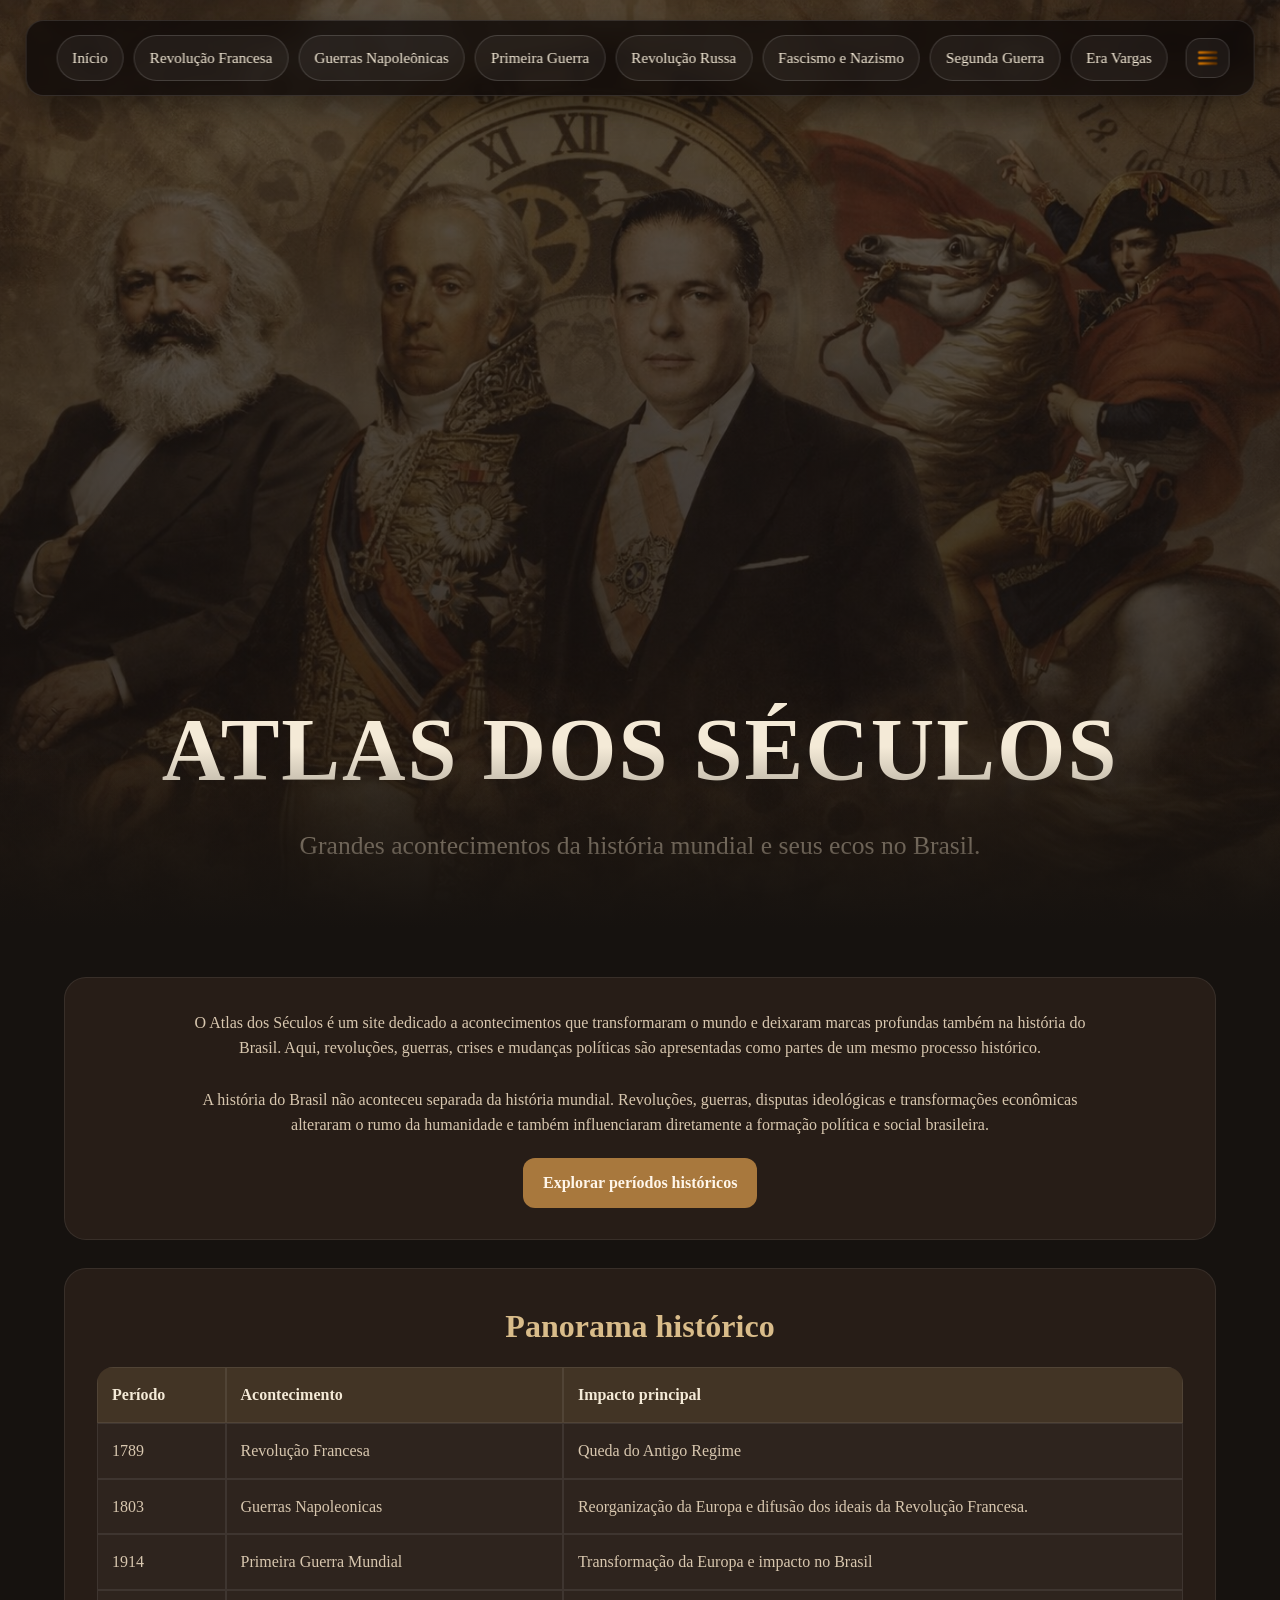
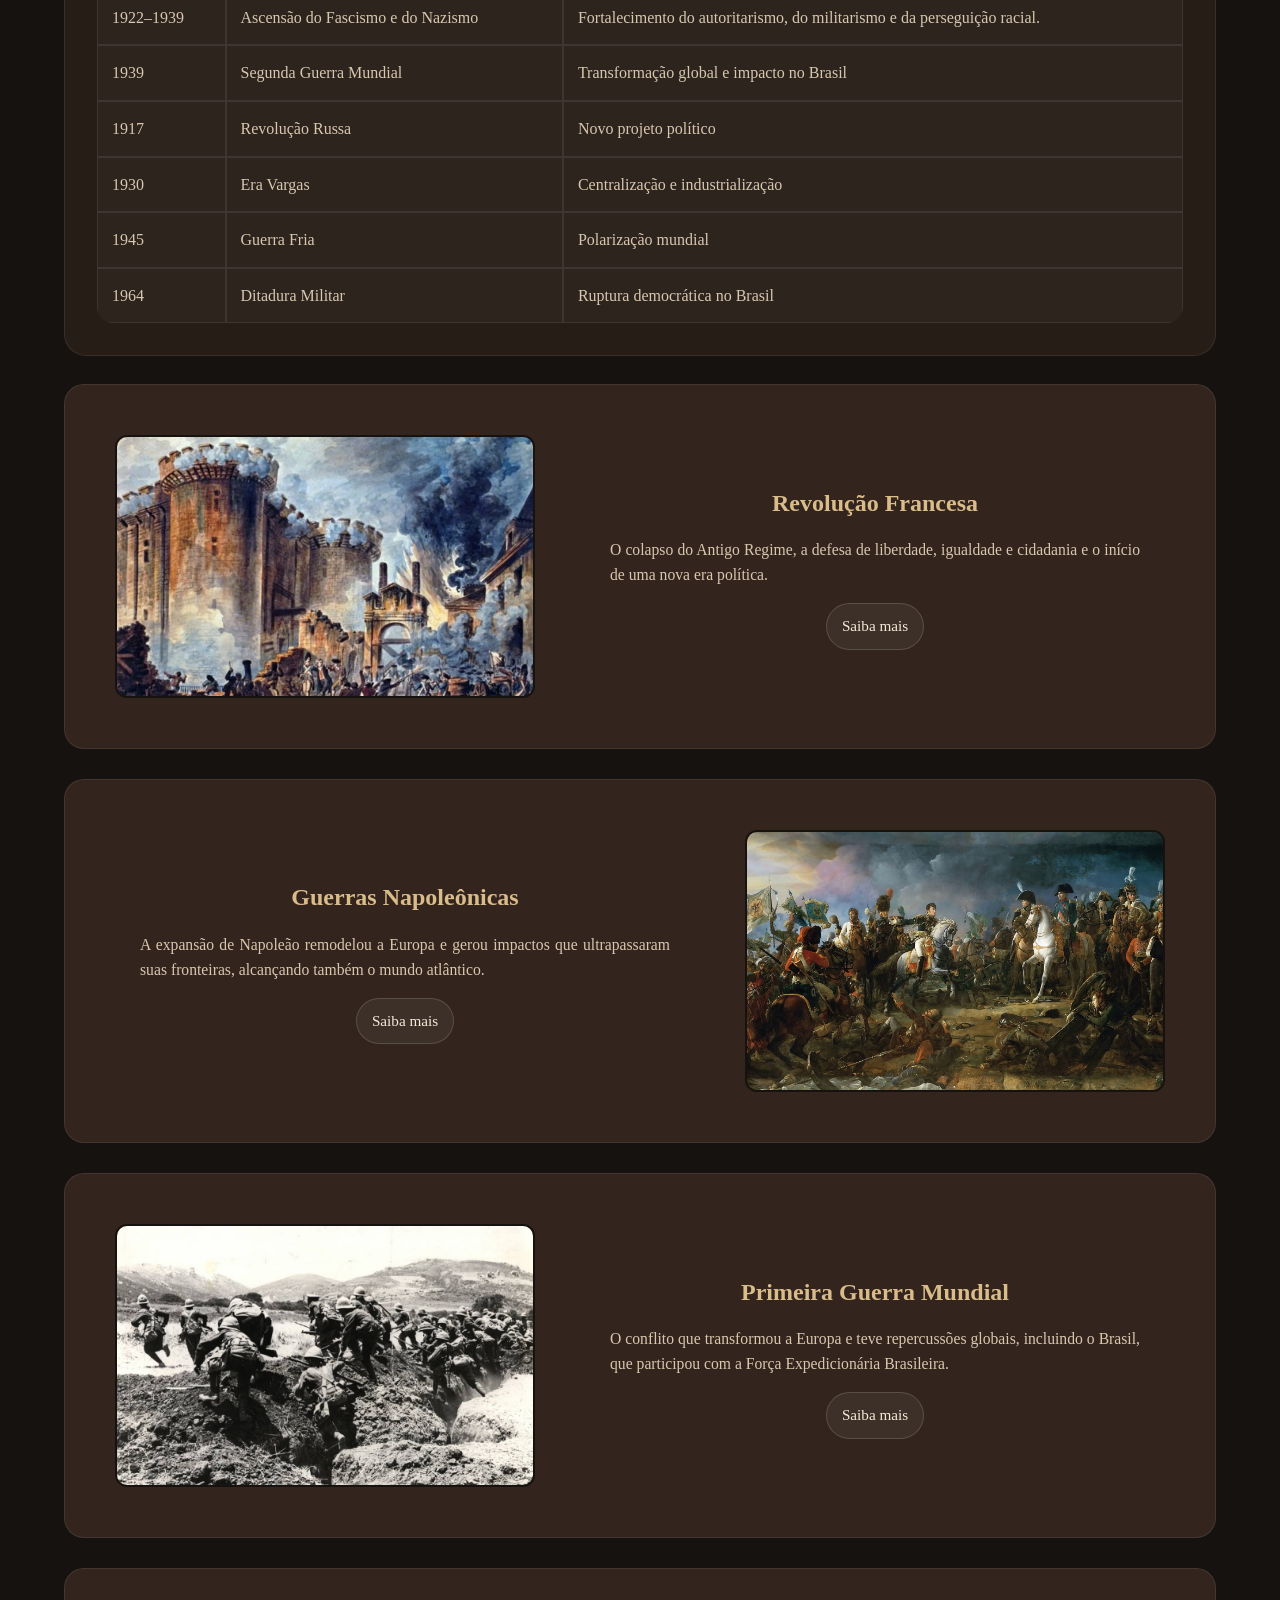
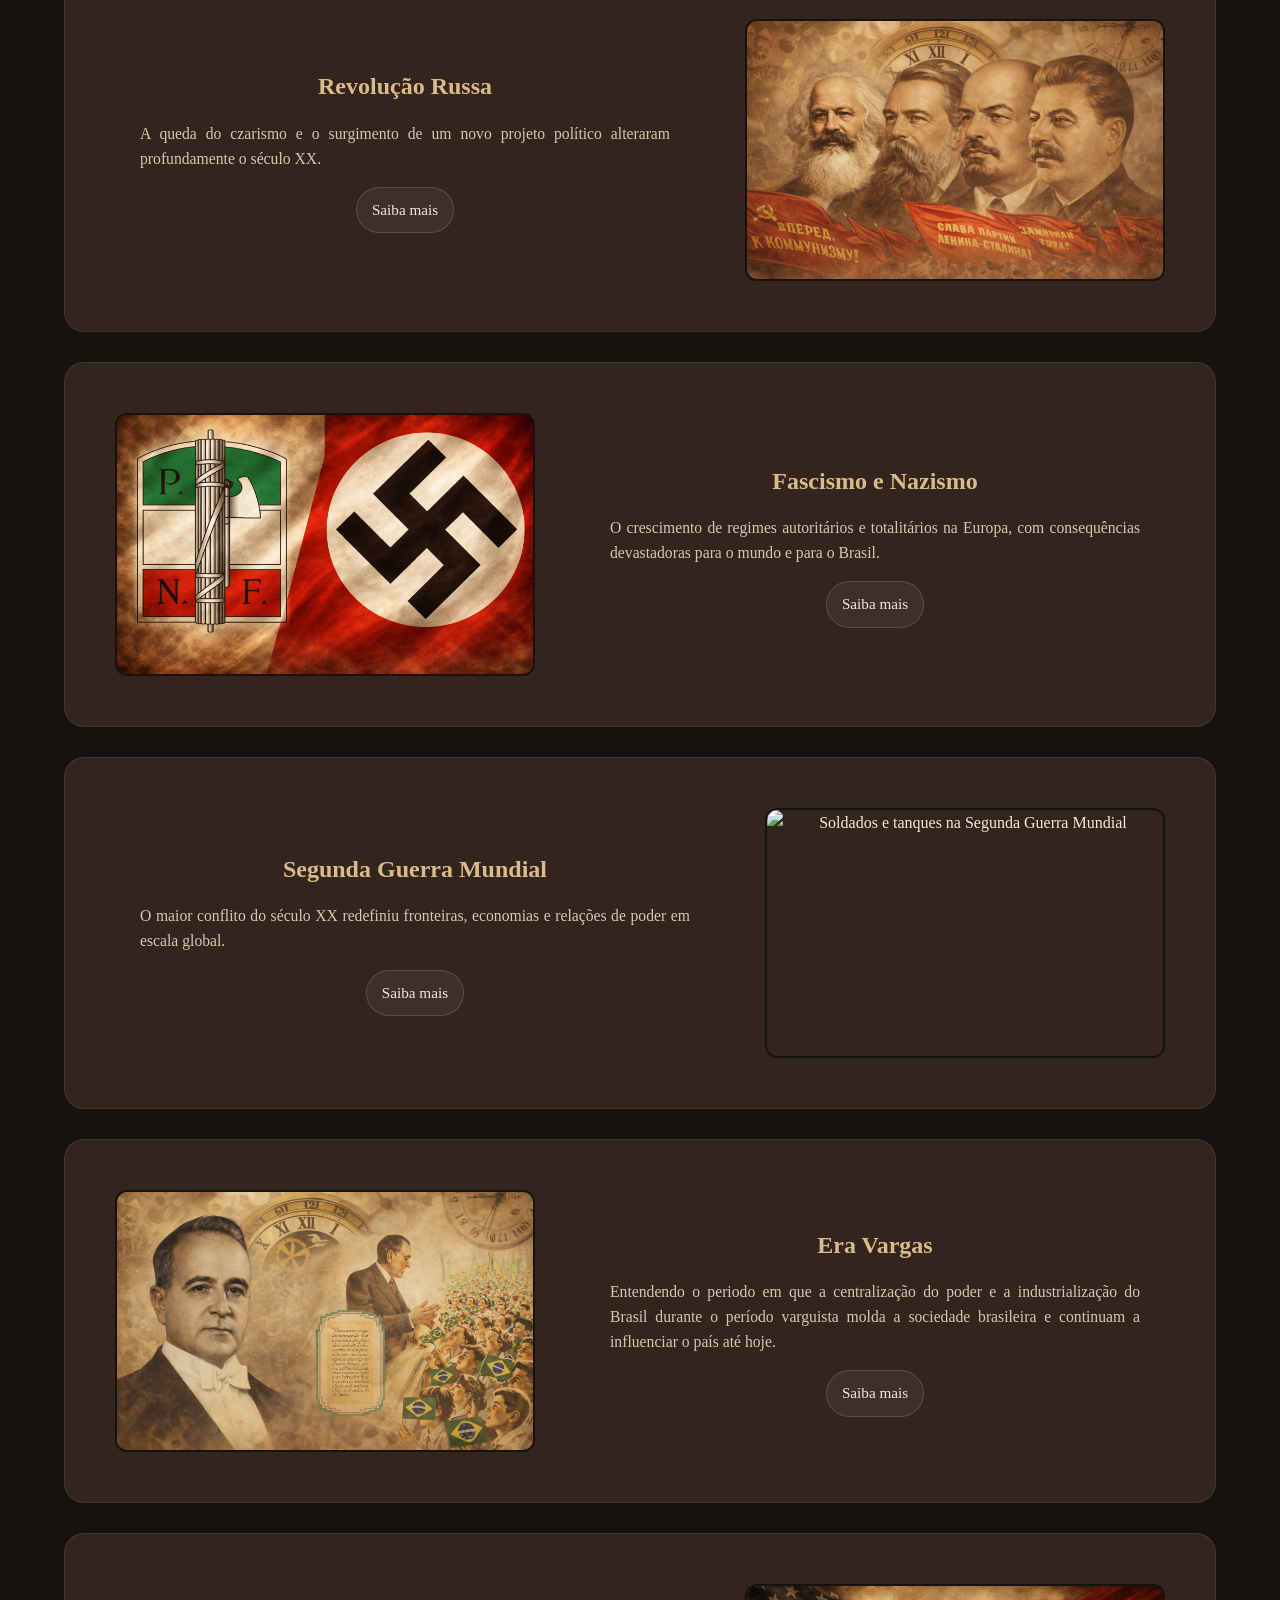
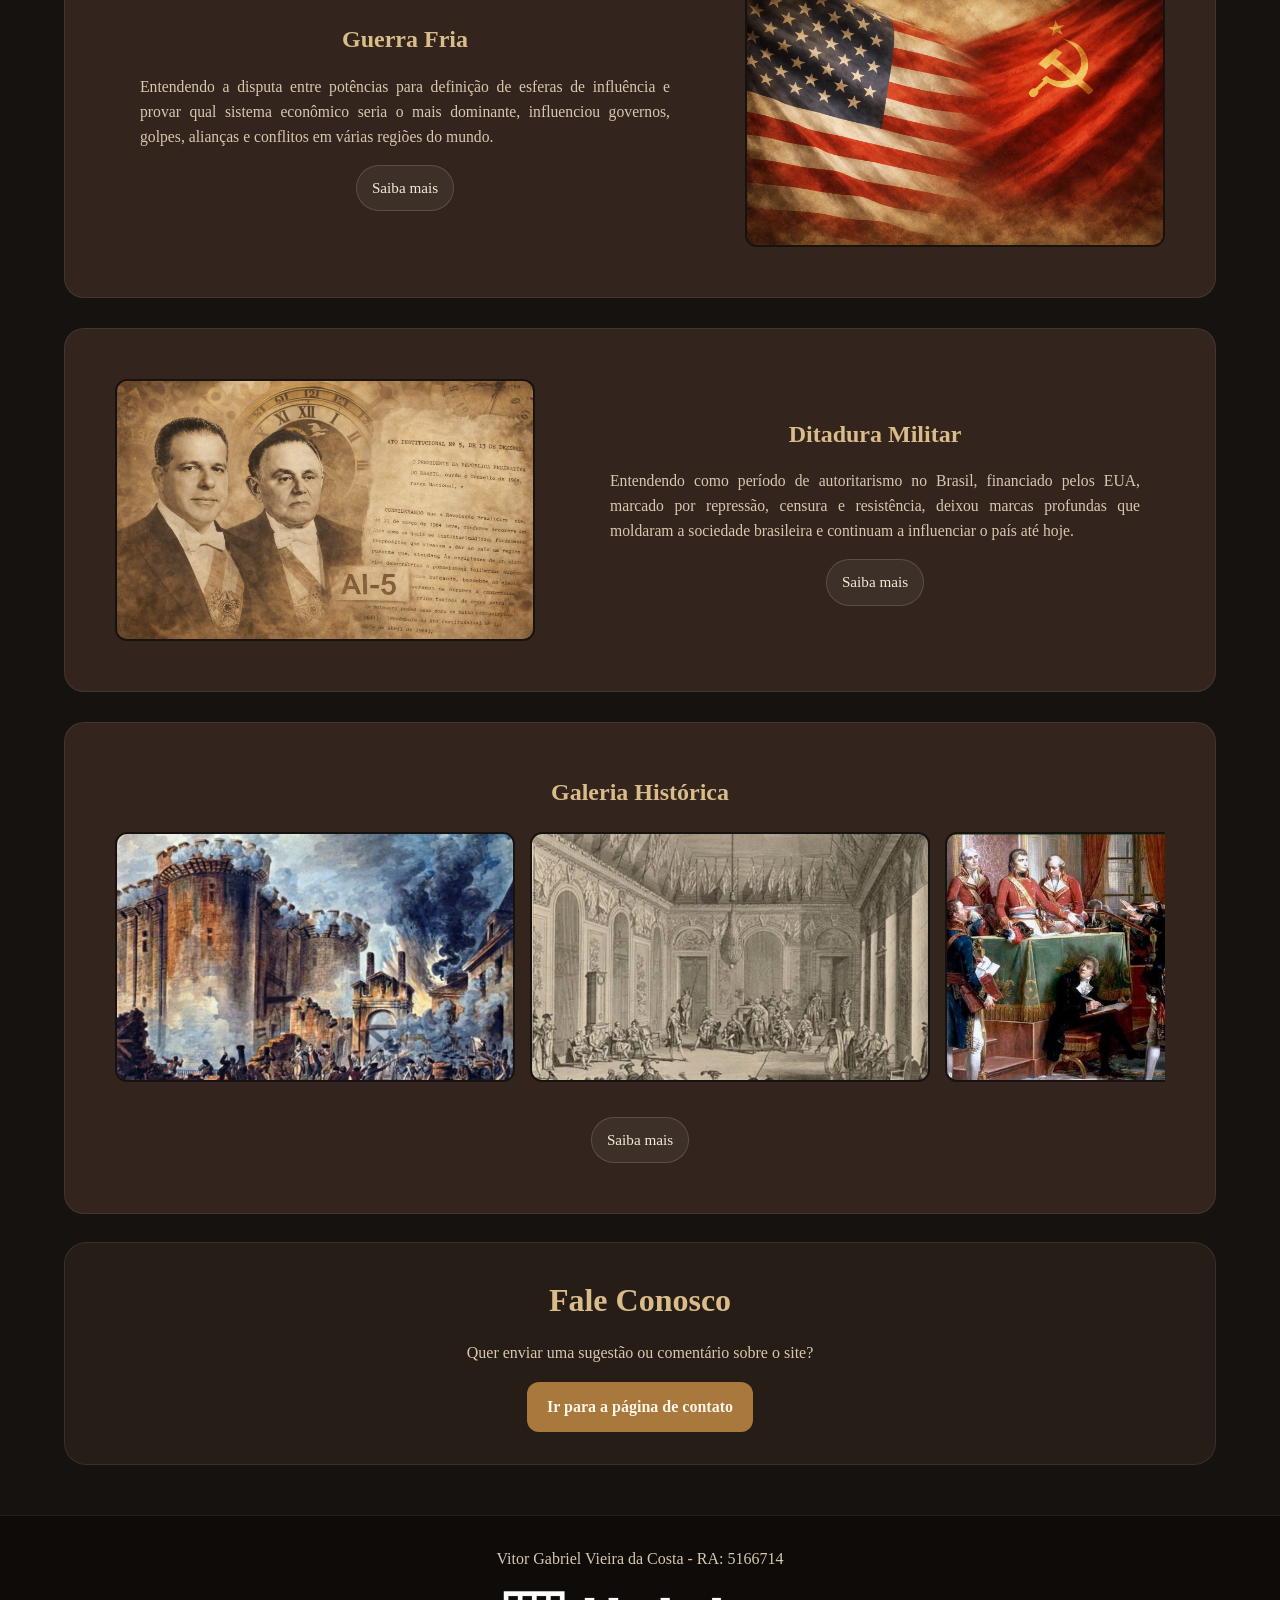
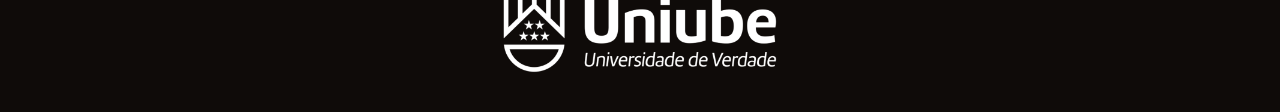
==== commit eff13ce4: "Atlz" ====
--- a/index.html
+++ b/index.html
@@ -82,7 +82,7 @@
     <main>
 
         <section>
-            <h2>Uma viagem pelos grandes marcos da história</h2>
+            
             <p>
                 O Atlas dos Séculos é um site dedicado a acontecimentos que transformaram o mundo e
                 deixaram marcas profundas também na história do Brasil. Aqui, revoluções, guerras,
